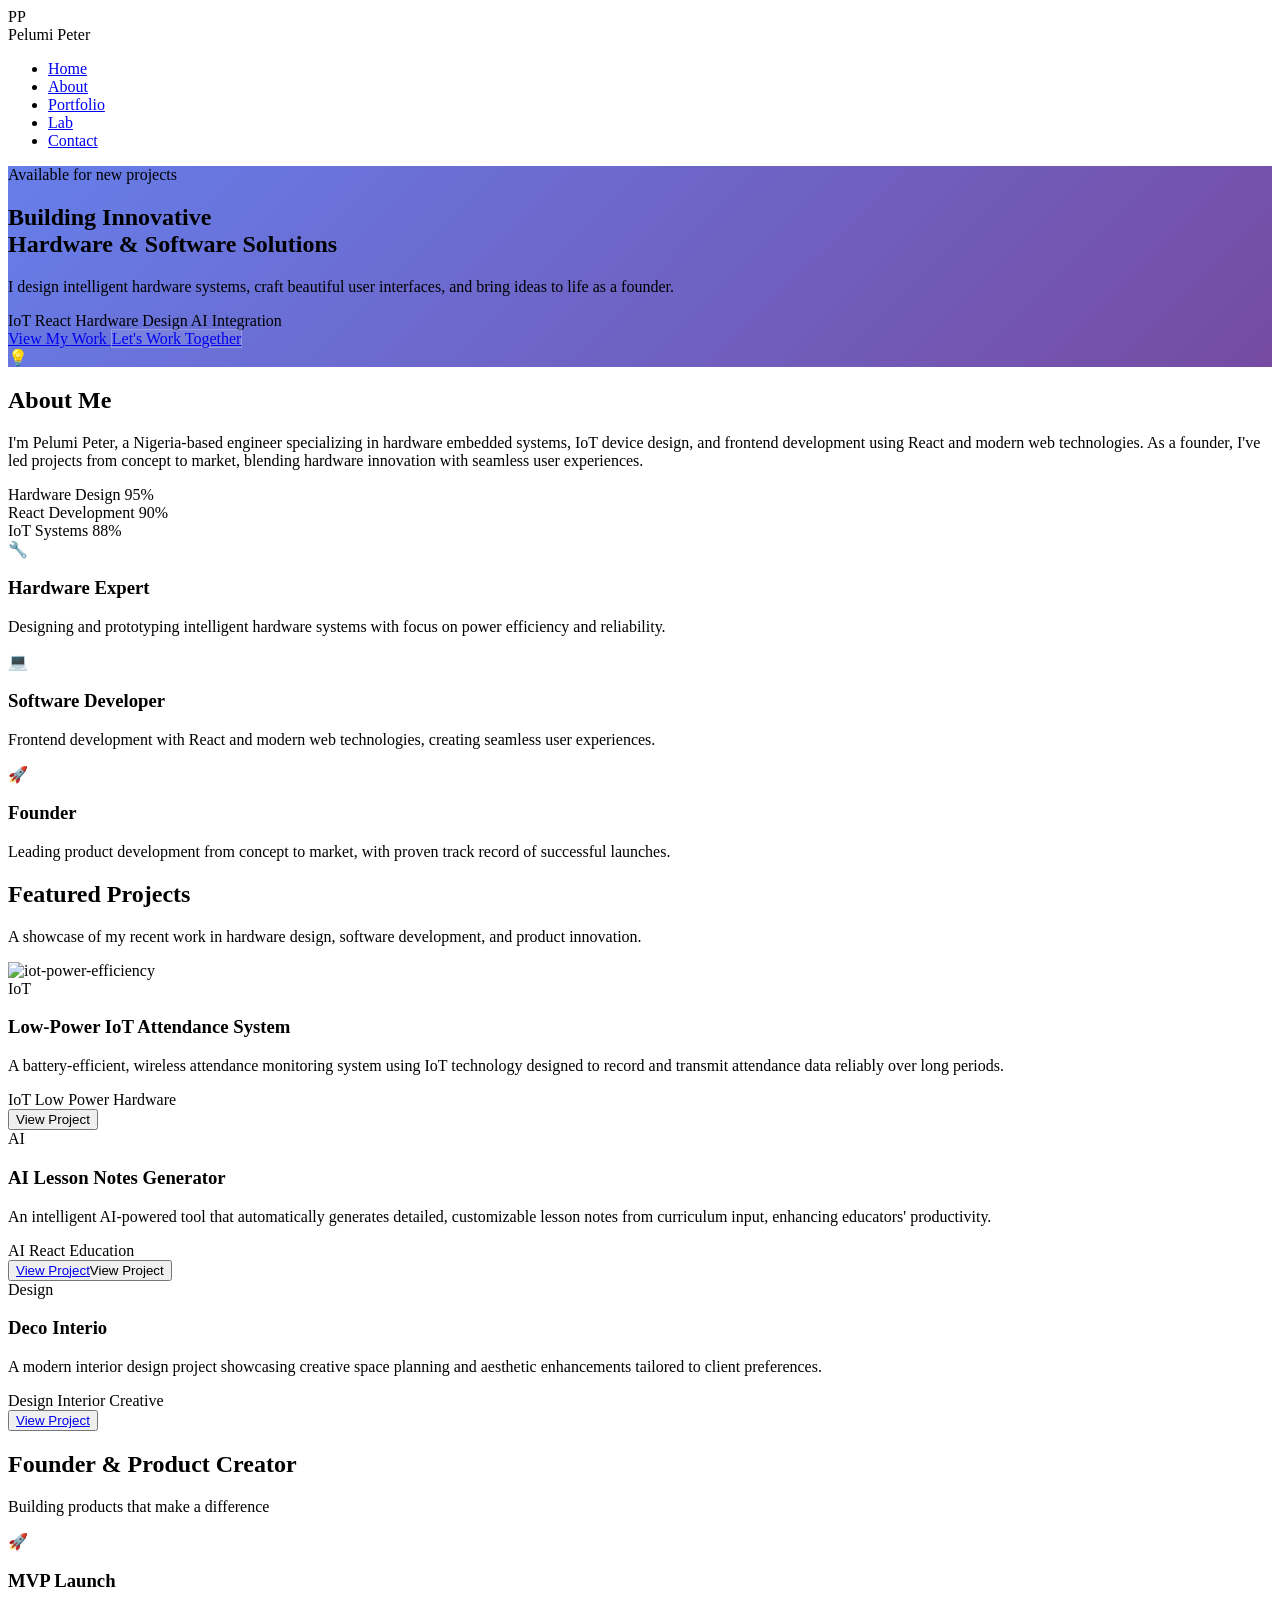
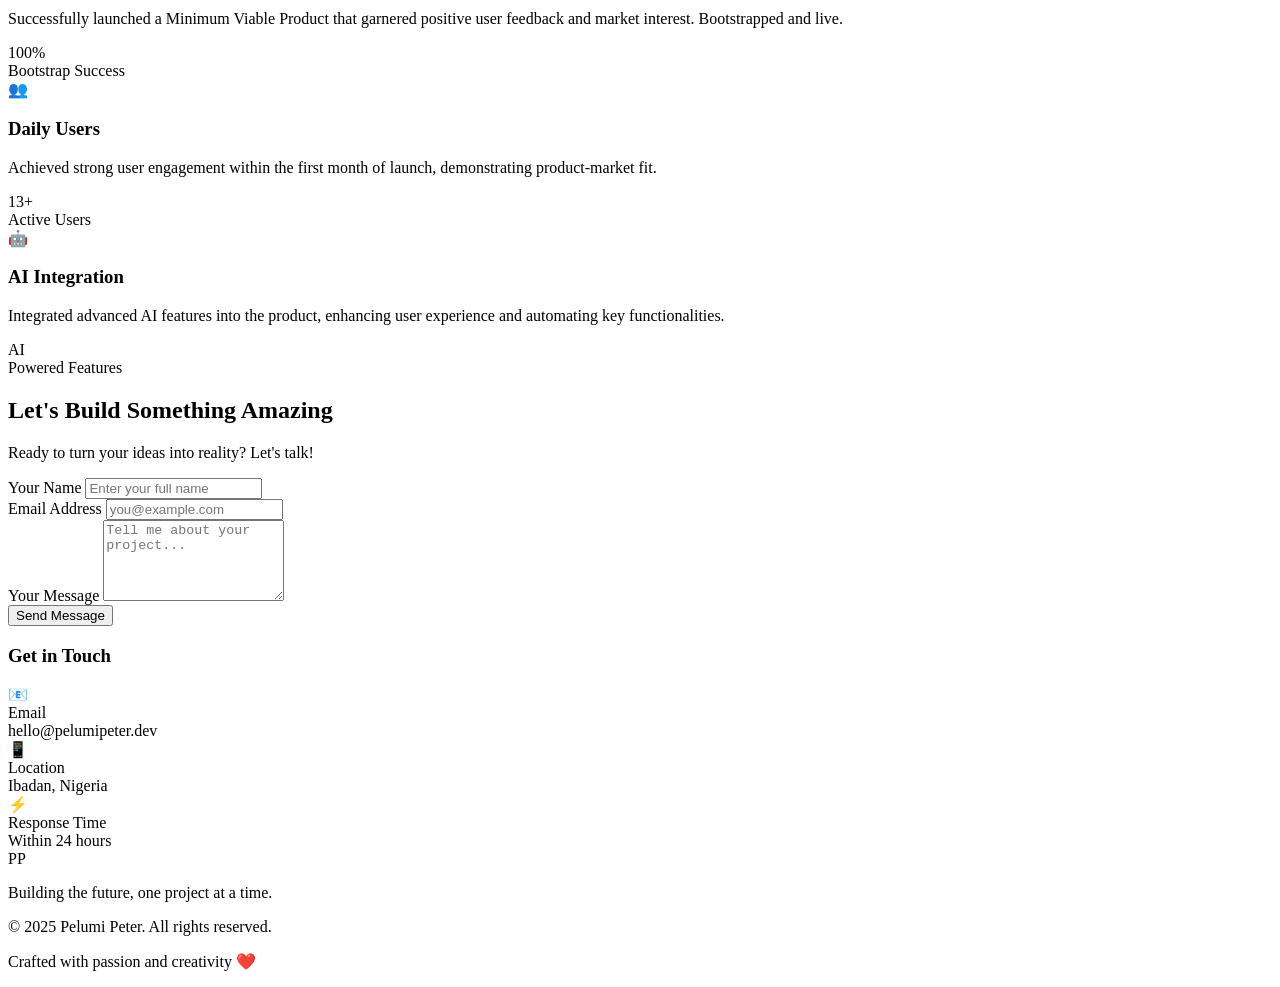
==== index.html @ e85cafdb "modified:   blog.html 	new file:   image/2151828185.jpg 	new file:   image/Gemini_Generated_Image_rr" ====
<!DOCTYPE html>
<html lang="en">
<head>
  <meta charset="UTF-8" />
  <meta name="viewport" content="width=device-width, initial-scale=1.0" />
  <title>Pelumi Peter - Hardware & Software Engineer</title>
  <script src="https://cdn.tailwindcss.com"></script>
  <script>
    tailwind.config = {
      theme: {
        extend: {
          fontFamily: {
            'inter': ['Inter', 'system-ui', 'sans-serif'],
          },
          animation: {
            'fade-in': 'fadeIn 0.6s ease-out',
            'slide-up': 'slideUp 0.8s ease-out',
            'bounce-gentle': 'bounceGentle 2s infinite',
            'glow': 'glow 2s ease-in-out infinite alternate',
            'float': 'float 6s ease-in-out infinite',
          },
        }
      }
    }
  </script>
  <style>
    @import url('https://fonts.googleapis.com/css2?family=Inter:wght@300;400;500;600;700&display=swap');
    
    @keyframes fadeIn {
      from { opacity: 0; }
      to { opacity: 1; }
    }
    
    @keyframes slideUp {
      from { 
        opacity: 0; 
        transform: translateY(30px); 
      }
      to { 
        opacity: 1; 
        transform: translateY(0); 
      }
    }
    
    @keyframes bounceGentle {
      0%, 20%, 50%, 80%, 100% { transform: translateY(0); }
      40% { transform: translateY(-10px); }
      60% { transform: translateY(-5px); }
    }
    
    @keyframes glow {
      from { box-shadow: 0 0 20px rgba(59, 130, 246, 0.5); }
      to { box-shadow: 0 0 30px rgba(59, 130, 246, 0.8), 0 0 40px rgba(59, 130, 246, 0.3); }
    }
    
    @keyframes float {
      0%, 100% { transform: translateY(0px); }
      50% { transform: translateY(-20px); }
    }
    
    .gradient-bg {
      background: linear-gradient(135deg, #667eea 0%, #764ba2 100%);
    }
    
    .glass-effect {
      background: rgba(255, 255, 255, 0.1);
      backdrop-filter: blur(10px);
      border: 1px solid rgba(255, 255, 255, 0.2);
    }
    
    .card-hover {
      transition: all 0.3s ease;
    }
    
    .card-hover:hover {
      transform: translateY(-8px);
      box-shadow: 0 20px 40px rgba(0, 0, 0, 0.1);
    }
    
    .typing-animation {
      border-right: 2px solid #3b82f6;
      white-space: nowrap;
      overflow: hidden;
      animation: typing 3s steps(40) infinite, blink 1s infinite;
    }
    
    @keyframes typing {
      0% { width: 0; }
      50% { width: 100%; }
      100% { width: 0; }
    }
    
    @keyframes blink {
      50% { border-color: transparent; }
    }
    
    .parallax {
      transform: translateZ(0);
      transition: transform 0.3s ease-out;
    }
    
    .tech-badge {
      transition: all 0.3s ease;
      cursor: pointer;
    }
    
    .tech-badge:hover {
      transform: scale(1.05);
      background: linear-gradient(45deg, #3b82f6, #8b5cf6);
      color: white;
    }
  </style>
</head>
<body class="bg-gray-50 text-gray-800 font-inter overflow-x-hidden">

  <!-- Header with smooth scroll -->
  <header class="bg-white/80 backdrop-blur-md shadow-sm fixed w-full top-0 z-50 transition-all duration-300">
    <nav class="max-w-6xl mx-auto flex justify-between items-center p-4" aria-label="Primary navigation">
      <div class="flex items-center space-x-3">
        <div class="w-12 h-12 bg-gradient-to-br from-blue-600 to-purple-600 rounded-xl flex items-center justify-center text-white font-bold text-xl animate-glow">
          PP
        </div>
        <span class="font-semibold text-lg">Pelumi Peter</span>
      </div>
      <ul class="flex space-x-6 text-sm font-medium">
        <li><a href="#home" class="nav-link hover:text-blue-600 focus:outline-none focus:ring-2 focus:ring-blue-600 px-3 py-2 rounded-lg transition-all duration-300">Home</a></li>
        <li><a href="#about" class="nav-link hover:text-blue-600 focus:outline-none focus:ring-2 focus:ring-blue-600 px-3 py-2 rounded-lg transition-all duration-300">About</a></li>
        <li><a href="#portfolio" class="nav-link hover:text-blue-600 focus:outline-none focus:ring-2 focus:ring-blue-600 px-3 py-2 rounded-lg transition-all duration-300">Portfolio</a></li>
        <li><a href="blog.html" class="nav-link hover:text-blue-600 focus:outline-none focus:ring-2 focus:ring-blue-600 px-3 py-2 rounded-lg transition-all duration-300">Lab</a></li>
        <li><a href="#contact" class="bg-blue-600 text-white px-4 py-2 rounded-lg hover:bg-blue-700 transition-all duration-300 transform hover:scale-105">Contact</a></li>
      </ul>
    </nav>
  </header>

  <!-- Hero Section with enhanced animations -->
  <section id="home" class="min-h-screen flex items-center gradient-bg relative overflow-hidden pt-20">
    <!-- Animated background elements -->
    <div class="absolute inset-0">
      <div class="absolute top-20 left-10 w-72 h-72 bg-white/10 rounded-full blur-3xl animate-float"></div>
      <div class="absolute bottom-20 right-10 w-96 h-96 bg-purple-300/20 rounded-full blur-3xl animate-float" style="animation-delay: -3s;"></div>
    </div>
    
    <div class="max-w-6xl mx-auto px-4 py-16 grid md:grid-cols-2 gap-12 items-center relative z-10">
      <div class="animate-slide-up">
        <div class="mb-6">
          <span class="inline-block bg-white/20 text-white px-4 py-2 rounded-full text-sm font-medium backdrop-blur-md">
            Available for new projects
          </span>
        </div>
        <h1 class="text-4xl md:text-6xl font-bold mb-6 text-white leading-tight">
          Building <span class="bg-gradient-to-r from-yellow-400 to-orange-500 bg-clip-text text-transparent">Innovative</span><br>
          Hardware & Software Solutions
        </h1>
        <p class="text-xl mb-8 text-white/90 leading-relaxed">I design intelligent hardware systems, craft beautiful user interfaces, and bring ideas to life as a founder.</p>
        
        <!-- Tech stack badges -->
        <div class="flex flex-wrap gap-3 mb-8">
          <span class="tech-badge bg-white/20 backdrop-blur-md text-white px-3 py-1 rounded-full text-sm">IoT</span>
          <span class="tech-badge bg-white/20 backdrop-blur-md text-white px-3 py-1 rounded-full text-sm">React</span>
          <span class="tech-badge bg-white/20 backdrop-blur-md text-white px-3 py-1 rounded-full text-sm">Hardware Design</span>
          <span class="tech-badge bg-white/20 backdrop-blur-md text-white px-3 py-1 rounded-full text-sm">AI Integration</span>
        </div>
        
        <div class="flex space-x-4">
          <a href="#portfolio" class="bg-white text-gray-800 px-6 py-3 rounded-xl shadow-lg hover:shadow-xl font-medium transition-all duration-300 transform hover:scale-105">
            View My Work
          </a>
          <a href="#contact" class="glass-effect text-white px-6 py-3 rounded-xl font-medium transition-all duration-300 transform hover:scale-105">
            Let's Work Together
          </a>
        </div>
      </div>
      
      <div class="flex justify-center animate-slide-up" style="animation-delay: 0.3s;">
        <div class="relative">
          <div class="w-80 h-80 bg-white/20 backdrop-blur-md rounded-3xl p-8 transform rotate-6 hover:rotate-0 transition-transform duration-500">
           <div class="absolute inset-0 flex items-center justify-center text-white text-6xl bg-center bg-cover"
                 style="background-image: url('image/IMG_9563.JPG');">
            </div>
          </div>
          <div class="absolute -bottom-4 -right-4 w-24 h-24 bg-yellow-400 rounded-full flex items-center justify-center text-2xl animate-bounce-gentle">
            💡
          </div>
        </div>
      </div>
    </div>
    
    <!-- Scroll indicator -->
    <div class="absolute bottom-8 left-1/2 transform -translate-x-1/2 animate-bounce-gentle">
      <div class="w-6 h-10 border-2 border-white/50 rounded-full flex justify-center">
        <div class="w-1 h-3 bg-white/50 rounded-full mt-2 animate-pulse"></div>
      </div>
    </div>
  </section>

  <!-- About Section -->
  <section id="about" class="py-20 bg-white">
    <div class="max-w-6xl mx-auto px-4">
      <div class="text-center mb-16 animate-slide-up">
        <h2 class="text-4xl font-bold mb-4 bg-gradient-to-r from-blue-600 to-purple-600 bg-clip-text text-transparent">About Me</h2>
        <div class="w-24 h-1 bg-gradient-to-r from-blue-600 to-purple-600 mx-auto rounded-full"></div>
      </div>
      
      <div class="grid md:grid-cols-2 gap-16 items-center">
        <div class="animate-slide-up">
          <p class="text-lg text-gray-700 mb-8 leading-relaxed">
            I'm Pelumi Peter, a Nigeria-based engineer specializing in hardware embedded systems, IoT device design, and frontend development using React and modern web technologies. As a founder, I've led projects from concept to market, blending hardware innovation with seamless user experiences.
          </p>
          
          <!-- Skills progress bars -->
          <div class="space-y-6">
            <div class="skill-item">
              <div class="flex justify-between mb-2">
                <span class="font-medium">Hardware Design</span>
                <span class="text-blue-600">95%</span>
              </div>
              <div class="w-full bg-gray-200 rounded-full h-3">
                <div class="bg-gradient-to-r from-blue-600 to-blue-400 h-3 rounded-full skill-bar" style="width: 0%" data-width="95%"></div>
              </div>
            </div>
            
            <div class="skill-item">
              <div class="flex justify-between mb-2">
                <span class="font-medium">React Development</span>
                <span class="text-purple-600">90%</span>
              </div>
              <div class="w-full bg-gray-200 rounded-full h-3">
                <div class="bg-gradient-to-r from-purple-600 to-purple-400 h-3 rounded-full skill-bar" style="width: 0%" data-width="90%"></div>
              </div>
            </div>
            
            <div class="skill-item">
              <div class="flex justify-between mb-2">
                <span class="font-medium">IoT Systems</span>
                <span class="text-green-600">88%</span>
              </div>
              <div class="w-full bg-gray-200 rounded-full h-3">
                <div class="bg-gradient-to-r from-green-600 to-green-400 h-3 rounded-full skill-bar" style="width: 0%" data-width="88%"></div>
              </div>
            </div>
          </div>
        </div>
        
        <div class="grid gap-6 animate-slide-up" style="animation-delay: 0.3s;">
          <div class="bg-gradient-to-br from-blue-50 to-blue-100 p-8 rounded-2xl card-hover">
            <div class="w-16 h-16 bg-blue-600 rounded-2xl flex items-center justify-center text-white text-2xl mb-4">🔧</div>
            <h3 class="font-semibold text-xl mb-3">Hardware Expert</h3>
            <p class="text-gray-600">Designing and prototyping intelligent hardware systems with focus on power efficiency and reliability.</p>
          </div>
          
          <div class="bg-gradient-to-br from-purple-50 to-purple-100 p-8 rounded-2xl card-hover">
            <div class="w-16 h-16 bg-purple-600 rounded-2xl flex items-center justify-center text-white text-2xl mb-4">💻</div>
            <h3 class="font-semibold text-xl mb-3">Software Developer</h3>
            <p class="text-gray-600">Frontend development with React and modern web technologies, creating seamless user experiences.</p>
          </div>
          
          <div class="bg-gradient-to-br from-green-50 to-green-100 p-8 rounded-2xl card-hover">
            <div class="w-16 h-16 bg-green-600 rounded-2xl flex items-center justify-center text-white text-2xl mb-4">🚀</div>
            <h3 class="font-semibold text-xl mb-3">Founder</h3>
            <p class="text-gray-600">Leading product development from concept to market, with proven track record of successful launches.</p>
          </div>
        </div>
      </div>
    </div>
  </section>

  <!-- Portfolio Section -->
  <section id="portfolio" class="py-20 bg-gray-50">
    <div class="max-w-6xl mx-auto px-4">
      <div class="text-center mb-16 animate-slide-up">
        <h2 class="text-4xl font-bold mb-4">Featured Projects</h2>
        <p class="text-xl text-gray-600 max-w-2xl mx-auto">A showcase of my recent work in hardware design, software development, and product innovation.</p>
      </div>
      
      <div class="grid md:grid-cols-3 gap-8">
        <div class="project-card bg-white rounded-3xl overflow-hidden shadow-lg card-hover animate-slide-up">
          <div class="h-48 bg-gradient-to-br from-blue-400 to-blue-600 relative overflow-hidden">
            <div class="absolute inset-0 flex items-center justify-center text-white text-6xl">
              <img src="image/esp.png" alt="iot-power-efficiency">

            </div>
            <div class="absolute top-4 right-4 bg-white/20 backdrop-blur-md px-3 py-1 rounded-full text-white text-sm">IoT</div>
          </div>
          <div class="p-6">
            <h3 class="font-bold text-xl mb-3">Low-Power IoT Attendance System</h3>
            <p class="text-gray-600 mb-4">A battery-efficient, wireless attendance monitoring system using IoT technology designed to record and transmit attendance data reliably over long periods.</p>
            <div class="flex flex-wrap gap-2 mb-4">
              <span class="bg-blue-100 text-blue-800 px-2 py-1 rounded-full text-xs">IoT</span>
              <span class="bg-green-100 text-green-800 px-2 py-1 rounded-full text-xs">Low Power</span>
              <span class="bg-purple-100 text-purple-800 px-2 py-1 rounded-full text-xs">Hardware</span>
            </div>
            <button class="w-full bg-blue-600 text-white py-3 rounded-xl hover:bg-blue-700 transition-all duration-300 transform hover:scale-105">
              View Project
            </button>
          </div>
        </div>
        
        <div class="project-card bg-white rounded-3xl overflow-hidden shadow-lg card-hover animate-slide-up" style="animation-delay: 0.2s;">
          <div class="h-48 bg-gradient-to-br from-purple-400 to-purple-600 relative overflow-hidden">
            <div class="absolute inset-0 flex items-center justify-center text-white text-6xl bg-center bg-cover"
                 style="background-image: url('image/Gemini_Generated_Image_rrez4orrez4orrez.png');">
              
            </div>
            <div class="absolute top-4 right-4 bg-white/20 backdrop-blur-md px-3 py-1 rounded-full text-white text-sm">AI</div>
          </div>
          <div class="p-6">
            <h3 class="font-bold text-xl mb-3">AI Lesson Notes Generator</h3>
            <p class="text-gray-600 mb-4">An intelligent AI-powered tool that automatically generates detailed, customizable lesson notes from curriculum input, enhancing educators' productivity.</p>
            <div class="flex flex-wrap gap-2 mb-4">
              <span class="bg-purple-100 text-purple-800 px-2 py-1 rounded-full text-xs">AI</span>
              <span class="bg-blue-100 text-blue-800 px-2 py-1 rounded-full text-xs">React</span>
              <span class="bg-green-100 text-green-800 px-2 py-1 rounded-full text-xs">Education</span>
            </div>
            <button class="w-full bg-purple-600 text-white py-3 rounded-xl hover:bg-purple-700 transition-all duration-300 transform hover:scale-105">
              <a href="https://lessonsquill.com/">View Project</a>View Project
            </button>
          </div>
        </div>
        
        <div class="project-card bg-white rounded-3xl overflow-hidden shadow-lg card-hover animate-slide-up" style="animation-delay: 0.4s;">
          <div class="h-48 bg-gradient-to-br from-green-400 to-green-600 relative overflow-hidden">
             <div class="absolute inset-0 flex items-center justify-center text-white text-6xl bg-center bg-cover"
                 style="background-image: url('image/Screenshot_12-8-2025_10540_127.0.0.1.jpeg');">
            </div>
            <div class="absolute top-4 right-4 bg-white/20 backdrop-blur-md px-3 py-1 rounded-full text-white text-sm">Design</div>
          </div>
          <div class="p-6">
            <h3 class="font-bold text-xl mb-3">Deco Interio</h3>
            <p class="text-gray-600 mb-4">A modern interior design project showcasing creative space planning and aesthetic enhancements tailored to client preferences.</p>
            <div class="flex flex-wrap gap-2 mb-4">
              <span class="bg-green-100 text-green-800 px-2 py-1 rounded-full text-xs">Design</span>
              <span class="bg-orange-100 text-orange-800 px-2 py-1 rounded-full text-xs">Interior</span>
              <span class="bg-pink-100 text-pink-800 px-2 py-1 rounded-full text-xs">Creative</span>
            </div>
            <button class="w-full bg-green-600 text-white py-3 rounded-xl hover:bg-green-700 transition-all duration-300 transform hover:scale-105">
             <a href="https://github.com/ppeterz/deco.git">View Project</a> 
            </button>
          </div>
        </div>
      </div>
    </div>
  </section>

  <!-- Founder Achievement Section -->
  <section class="py-20 bg-white">
    <div class="max-w-6xl mx-auto px-4">
      <div class="text-center mb-16 animate-slide-up">
        <h2 class="text-4xl font-bold mb-4">Founder & Product Creator</h2>
        <p class="text-xl text-gray-600">Building products that make a difference</p>
      </div>
      
      <div class="grid md:grid-cols-3 gap-8">
        <div class="text-center bg-gradient-to-br from-blue-50 to-blue-100 p-8 rounded-3xl card-hover animate-slide-up">
          <div class="w-20 h-20 bg-blue-600 rounded-full flex items-center justify-center text-white text-3xl mx-auto mb-6">🚀</div>
          <h3 class="font-bold text-2xl mb-3">MVP Launch</h3>
          <p class="text-gray-600 mb-4">Successfully launched a Minimum Viable Product that garnered positive user feedback and market interest. Bootstrapped and live.</p>
          <div class="text-3xl font-bold text-blue-600">100%</div>
          <div class="text-sm text-gray-500">Bootstrap Success</div>
        </div>
        
        <div class="text-center bg-gradient-to-br from-green-50 to-green-100 p-8 rounded-3xl card-hover animate-slide-up" style="animation-delay: 0.2s;">
          <div class="w-20 h-20 bg-green-600 rounded-full flex items-center justify-center text-white text-3xl mx-auto mb-6">👥</div>
          <h3 class="font-bold text-2xl mb-3">Daily Users</h3>
          <p class="text-gray-600 mb-4">Achieved strong user engagement within the first month of launch, demonstrating product-market fit.</p>
          <div class="text-3xl font-bold text-green-600" data-count="100">0</div>
          <div class="text-sm text-gray-500">Active Users</div>
        </div>
        
        <div class="text-center bg-gradient-to-br from-purple-50 to-purple-100 p-8 rounded-3xl card-hover animate-slide-up" style="animation-delay: 0.4s;">
          <div class="w-20 h-20 bg-purple-600 rounded-full flex items-center justify-center text-white text-3xl mx-auto mb-6">🤖</div>
          <h3 class="font-bold text-2xl mb-3">AI Integration</h3>
          <p class="text-gray-600 mb-4">Integrated advanced AI features into the product, enhancing user experience and automating key functionalities.</p>
          <div class="text-3xl font-bold text-purple-600">AI</div>
          <div class="text-sm text-gray-500">Powered Features</div>
        </div>
      </div>
    </div>
  </section>

  <!-- Contact Section -->
  <section id="contact" class="py-20 bg-gray-900 text-white">
    <div class="max-w-4xl mx-auto px-4">
      <div class="text-center mb-16 animate-slide-up">
        <h2 class="text-4xl font-bold mb-4">Let's Build Something Amazing</h2>
        <p class="text-xl text-gray-300">Ready to turn your ideas into reality? Let's talk!</p>
      </div>

      <div class="grid md:grid-cols-2 gap-16">
        <div class="animate-slide-up">
          <form class="space-y-6" onsubmit="handleSubmit(event)">
            <div class="space-y-4">
              <div>
                <label for="name" class="block mb-2 font-medium">Your Name</label>
                <input
                  type="text"
                  id="name"
                  name="name"
                  required
                  placeholder="Enter your full name"
                  class="w-full bg-gray-800 border border-gray-700 rounded-xl px-4 py-3 focus:outline-none focus:ring-2 focus:ring-blue-600 focus:border-transparent transition-all duration-300"
                />
              </div>

              <div>
                <label for="email" class="block mb-2 font-medium">Email Address</label>
                <input
                  type="email"
                  id="email"
                  name="email"
                  required
                  placeholder="you@example.com"
                  class="w-full bg-gray-800 border border-gray-700 rounded-xl px-4 py-3 focus:outline-none focus:ring-2 focus:ring-blue-600 focus:border-transparent transition-all duration-300"
                />
              </div>

              <div>
                <label for="message" class="block mb-2 font-medium">Your Message</label>
                <textarea
                  id="message"
                  name="message"
                  rows="5"
                  required
                  placeholder="Tell me about your project..."
                  class="w-full bg-gray-800 border border-gray-700 rounded-xl px-4 py-3 resize-none focus:outline-none focus:ring-2 focus:ring-blue-600 focus:border-transparent transition-all duration-300"
                ></textarea>
              </div>
            </div>

            <button
              type="submit"
              class="w-full bg-gradient-to-r from-blue-600 to-purple-600 text-white font-semibold py-4 rounded-xl hover:from-blue-700 hover:to-purple-700 transition-all duration-300 transform hover:scale-105 focus:outline-none focus:ring-4 focus:ring-blue-500/50"
            >
              Send Message 
            </button>
          </form>
        </div>

        <div class="animate-slide-up" style="animation-delay: 0.3s;">
          <div class="space-y-8">
            <div>
              <h3 class="text-2xl font-bold mb-6">Get in Touch</h3>
              <div class="space-y-4">
                <div class="flex items-center space-x-4">
                  <div class="w-12 h-12 bg-blue-600 rounded-full flex items-center justify-center">📧</div>
                  <div>
                    <div class="font-medium">Email</div>
                    <div class="text-gray-400">hello@pelumipeter.dev</div>
                  </div>
                </div>
                
                <div class="flex items-center space-x-4">
                  <div class="w-12 h-12 bg-green-600 rounded-full flex items-center justify-center">📱</div>
                  <div>
                    <div class="font-medium">Location</div>
                    <div class="text-gray-400">Ibadan, Nigeria</div>
                  </div>
                </div>
                
                <div class="flex items-center space-x-4">
                  <div class="w-12 h-12 bg-purple-600 rounded-full flex items-center justify-center">⚡</div>
                  <div>
                    <div class="font-medium">Response Time</div>
                    <div class="text-gray-400">Within 24 hours</div>
                  </div>
                </div>
              </div>
            </div>

            <div class="flex space-x-6">
              <a href="https://www.linkedin.com/in/pelumi-peter" class="w-12 h-12 bg-white-600 rounded-full flex items-center justify-center hover:bg-white-500 transition-all duration-300 transform hover:scale-110">
                <div class="absolute inset-0 flex items-center justify-center text-white text-6xl bg-center bg-cover"
                 style="background-image: url('image/linkedin-logo-thin-svgrepo-com.svg');">
              
            </div>
              </a>
              <a href="https://github.com/ppeterz/" class="w-12 h-12 bg-white rounded-full flex items-center justify-center hover:bg-white transition-all duration-300 transform hover:scale-110">
                 <div class="absolute inset-0 flex items-center justify-center text-white text-6xl bg-center bg-cover"
                 style="background-image: url('image/github-142-svgrepo-com.svg');">
              
            </div>
              </a>
              <a href="#" class="w-12 h-12 bg-white rounded-full flex items-center justify-center hover:bg-blue-600 transition-all duration-300 transform hover:scale-110">
                 <div class="absolute inset-0 flex items-center justify-center text-white text-6xl bg-center bg-cover"
                 style="background-image: url('image/twitter-logo-thin-svgrepo-com.svg');">
              
            </div>
              </a>
            </div>
          </div>
        </div>
      </div>
    </div>
  </section>

  <!-- Footer -->
  <footer class="bg-black py-12">
    <div class="max-w-6xl mx-auto px-4 text-center">
      <div class="mb-8">
        <div class="w-16 h-16 bg-gradient-to-br from-blue-600 to-purple-600 rounded-2xl flex items-center justify-center text-white font-bold text-2xl mx-auto mb-4">
          PP
        </div>
        <p class="text-gray-400 mb-4">Building the future, one project at a time.</p>
      </div>
      
      <div class="border-t border-gray-800 pt-8">
        <p class="text-gray-400 text-sm">© 2025 Pelumi Peter. All rights reserved.</p>
        <p class="text-gray-500 text-xs mt-2">Crafted with passion and creativity ❤️</p>
      </div>
    </div>
  </footer>

  <script>
    // Smooth scrolling
    document.querySelectorAll('a[href^="#"]').forEach(anchor => {
      anchor.addEventListener('click', function (e) {
        e.preventDefault();
        const target = document.querySelector(this.getAttribute('href'));
        if (target) {
          target.scrollIntoView({
            behavior: 'smooth',
            block: 'start'
          });
        }
      });
    });

    // Navbar scroll effect
    window.addEventListener('scroll', () => {
      const header = document.querySelector('header');
      if (window.scrollY > 100) {
        header.classList.add('bg-white/90');
        header.classList.remove('bg-white/80');
      } else {
        header.classList.add('bg-white/80');
        header.classList.remove('bg-white/90');
      }
    });

    // Intersection Observer for animations
    const observerOptions = {
      threshold: 0.1,
      rootMargin: '0px 0px -50px 0px'
    };

    const observer = new IntersectionObserver((entries) => {
      entries.forEach(entry => {
        if (entry.isIntersecting) {
          entry.target.classList.add('animate-slide-up');
        }
      });
    }, observerOptions);

    // Observe all elements with animation classes
    document.querySelectorAll('.animate-slide-up').forEach(el => {
      observer.observe(el);
    });

    // Skill bars animation
    const skillBars = document.querySelectorAll('.skill-bar');
    const skillObserver = new IntersectionObserver((entries) => {
      entries.forEach(entry => {
        if (entry.isIntersecting) {
          const bar = entry.target;
          const width = bar.getAttribute('data-width');
          setTimeout(() => {
            bar.style.width = width;
          }, 200);
        }
      });
    }, observerOptions);

    skillBars.forEach(bar => {
      bar.style.transition = 'width 2s ease-in-out';
      skillObserver.observe(bar);
    });

    // Counter animation
    const counterElement = document.querySelector('[data-count]');
    const countObserver = new IntersectionObserver((entries) => {
      entries.forEach(entry => {
        if (entry.isIntersecting) {
          const target = parseInt(entry.target.getAttribute('data-count'));
          let count = 0;
          const increment = target / 100;
          
          const timer = setInterval(() => {
            count += increment;
            if (count >= target) {
              count = target;
              clearInterval(timer);
            }
            entry.target.textContent = Math.floor(count) + '+';
          }, 30);
        }
      });
    }, observerOptions);

    if (counterElement) {
      countObserver.observe(counterElement);
    }

    // Form submission
    function handleSubmit(event) {
      event.preventDefault();
      const button = event.target.querySelector('button[type="submit"]');
      const originalText = button.innerHTML;
      
      button.innerHTML = 'Sending... ⏳';
      button.disabled = true;
      
      // Simulate form submission
      setTimeout(() => {
        button.innerHTML = 'Message Sent! ✅';
        setTimeout(() => {
          button.innerHTML = originalText;
          button.disabled = false;
          event.target.reset();
        }, 2000);
      }, 1500);
    }

    // Parallax effect for hero section
    window.addEventListener('scroll', () => {
      const scrolled = window.pageYOffset;
      const parallaxElements = document.querySelectorAll('.parallax');
      
      parallaxElements.forEach(element => {
        const speed = element.dataset.speed || 0.5;
        element.style.transform = `translateY(${scrolled * speed}px)`;
      });
    });

    // Typing animation for hero text
    const typingElement = document.querySelector('.typing-animation');
    if (typingElement) {
      const text = typingElement.textContent;
      typingElement.textContent = '';
      typingElement.classList.add('typing-animation');
      
      let i = 0;
      const typeWriter = () => {
        if (i < text.length) {
          typingElement.textContent += text.charAt(i);
          i++;
          setTimeout(typeWriter, 100);
        }
      };
      
      setTimeout(typeWriter, 1000);
    }

    // Project cards hover effect
    document.querySelectorAll('.project-card').forEach(card => {
      card.addEventListener('mouseenter', function() {
        this.style.transform = 'translateY(-12px) scale(1.02)';
      });
      
      card.addEventListener('mouseleave', function() {
        this.style.transform = 'translateY(0) scale(1)';
      });
    });

    // Add loading animation
    window.addEventListener('load', () => {
      document.body.classList.add('loaded');
      
      // Stagger animations for better UX
      const elements = document.querySelectorAll('.animate-slide-up');
      elements.forEach((el, index) => {
        el.style.animationDelay = `${index * 0.1}s`;
      });
    });

    // Mobile menu toggle (if needed)
    const mobileMenuButton = document.querySelector('[data-mobile-menu]');
    const mobileMenu = document.querySelector('[data-mobile-menu-content]');
    
    if (mobileMenuButton && mobileMenu) {
      mobileMenuButton.addEventListener('click', () => {
        mobileMenu.classList.toggle('hidden');
      });
    }

    // Add scroll progress indicator
    const scrollProgress = document.createElement('div');
    scrollProgress.className = 'fixed top-0 left-0 h-1 bg-gradient-to-r from-blue-600 to-purple-600 z-50 transition-all duration-300';
    document.body.appendChild(scrollProgress);

    window.addEventListener('scroll', () => {
      const scrollPercent = (window.scrollY / (document.documentElement.scrollHeight - window.innerHeight)) * 100;
      scrollProgress.style.width = scrollPercent + '%';
    });
  </script>
</body>
</html>
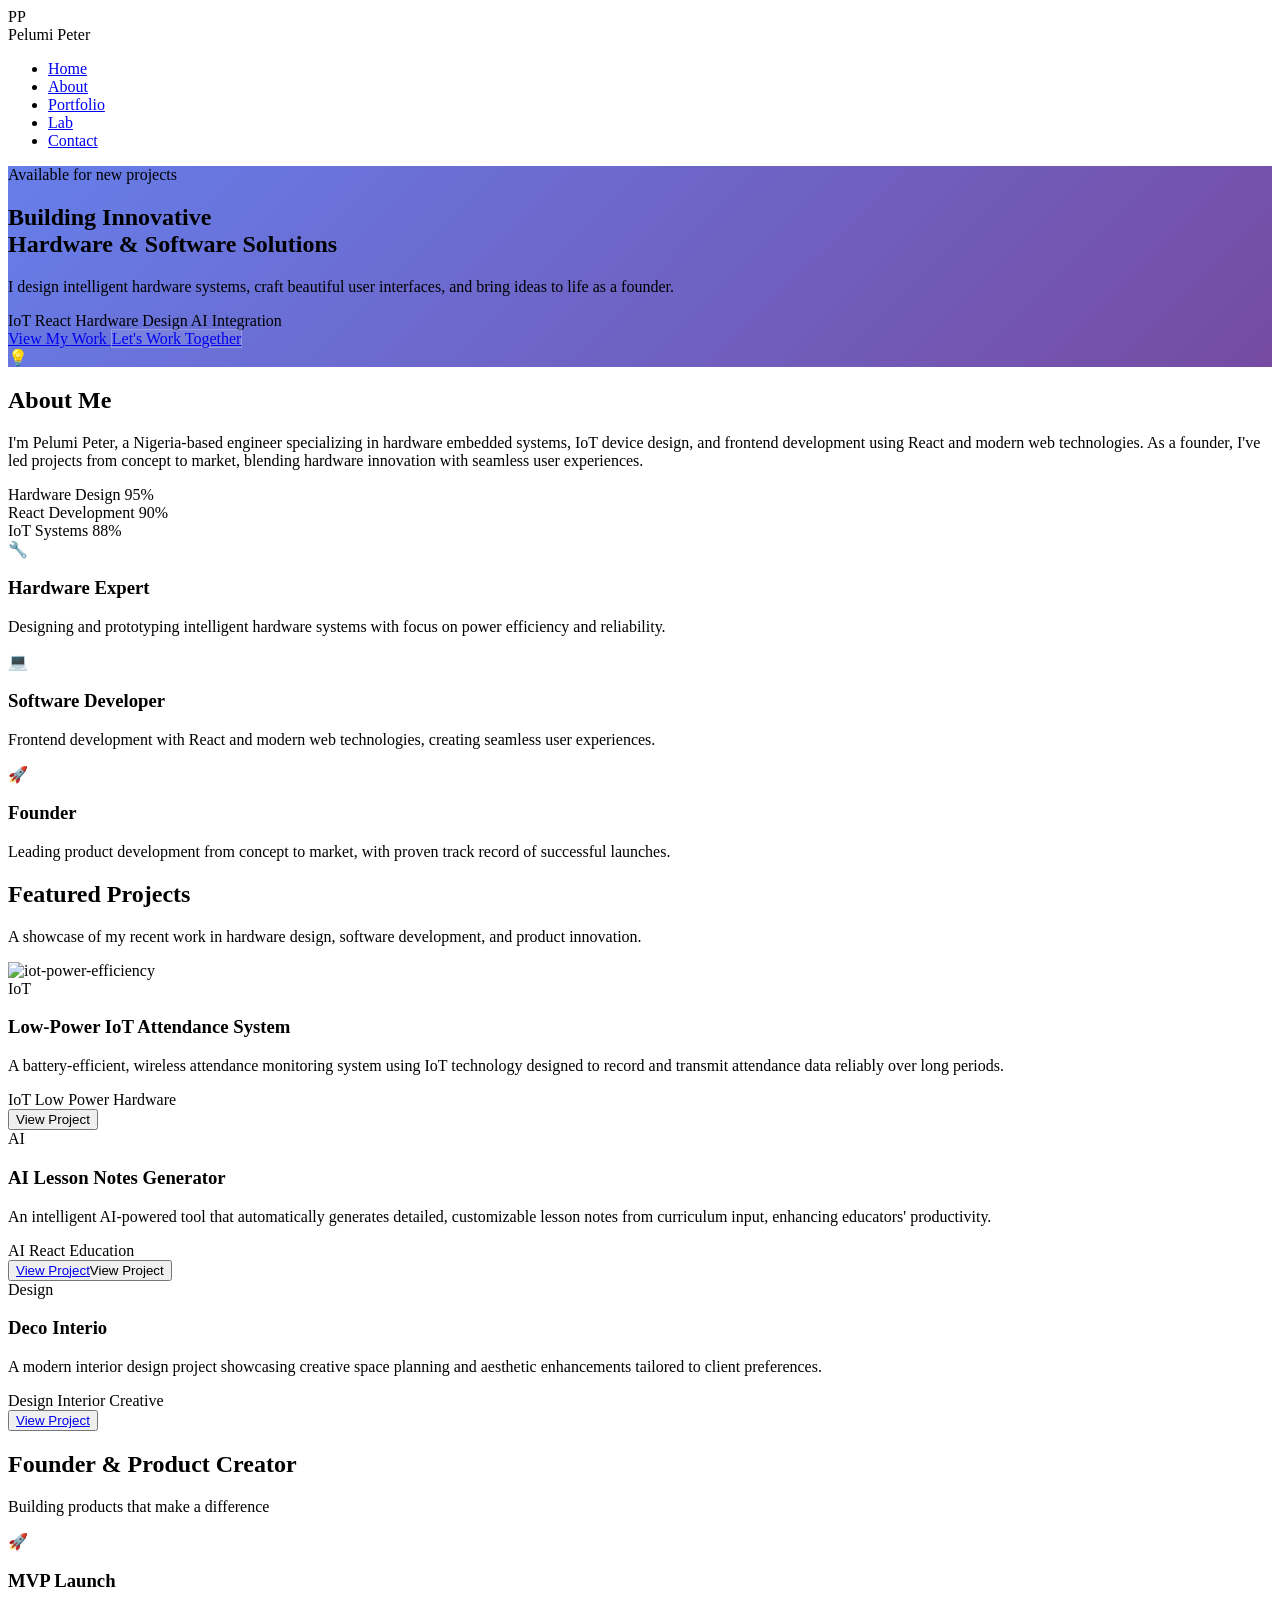
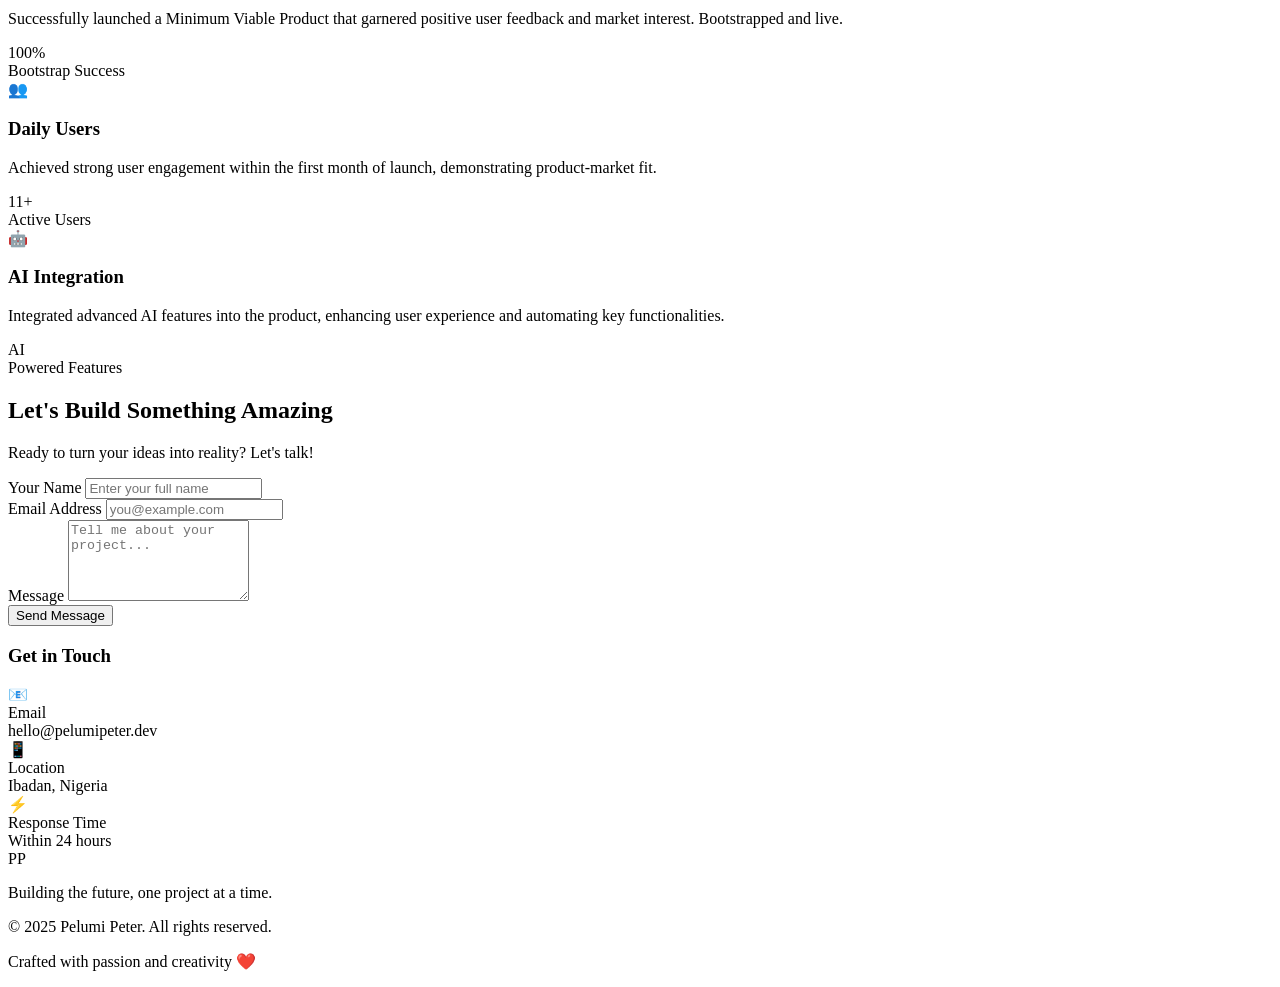
==== commit 91eaae9c: "Fix label text for message input in contact section" ====
--- a/index.html
+++ b/index.html
@@ -387,7 +387,7 @@
 
       <div class="grid md:grid-cols-2 gap-16">
         <div class="animate-slide-up">
-          <form class="space-y-6" onsubmit="handleSubmit(event)">
+          <form action="https://formspree.io/f/mdkdbzyk" method="POST" class="space-y-6">
             <div class="space-y-4">
               <div>
                 <label for="name" class="block mb-2 font-medium">Your Name</label>
@@ -414,7 +414,7 @@
               </div>
 
               <div>
-                <label for="message" class="block mb-2 font-medium">Your Message</label>
+                <label for="message" class="block mb-2 font-medium"> Message</label>
                 <textarea
                   id="message"
                   name="message"
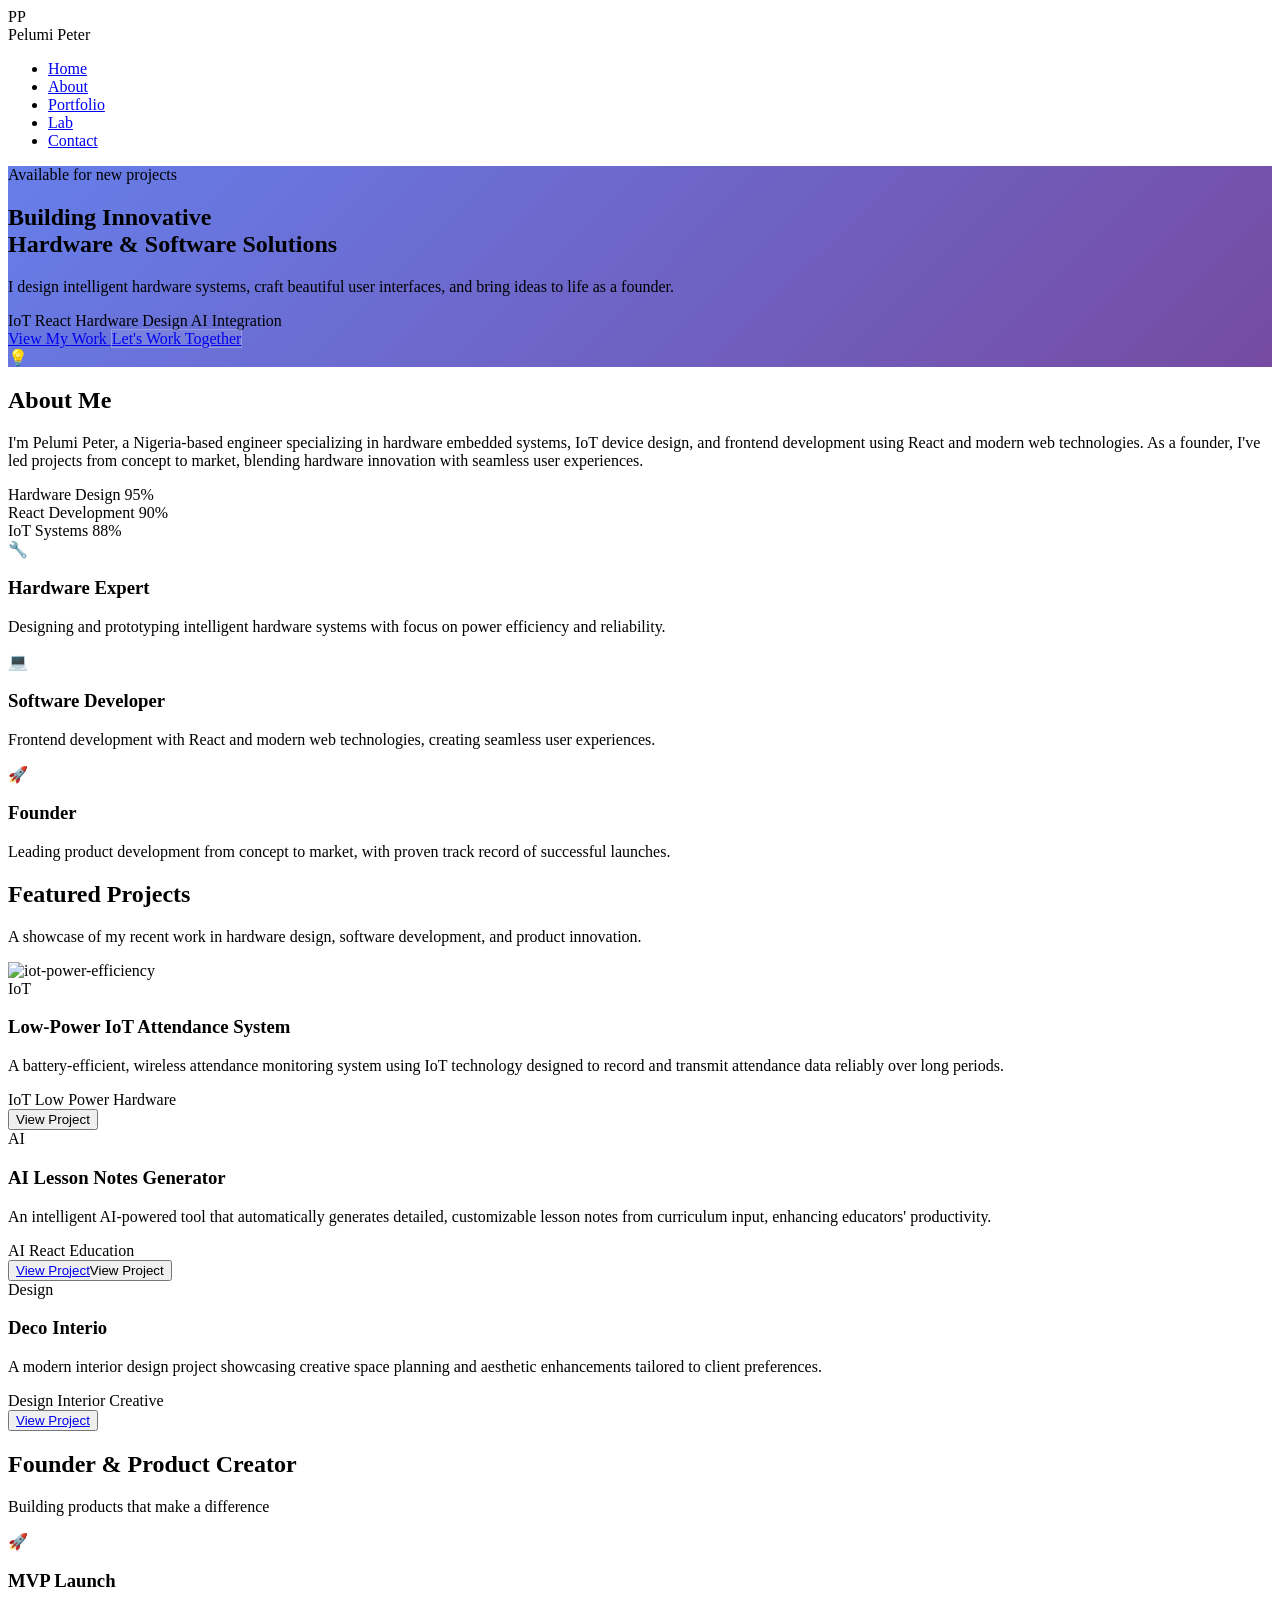
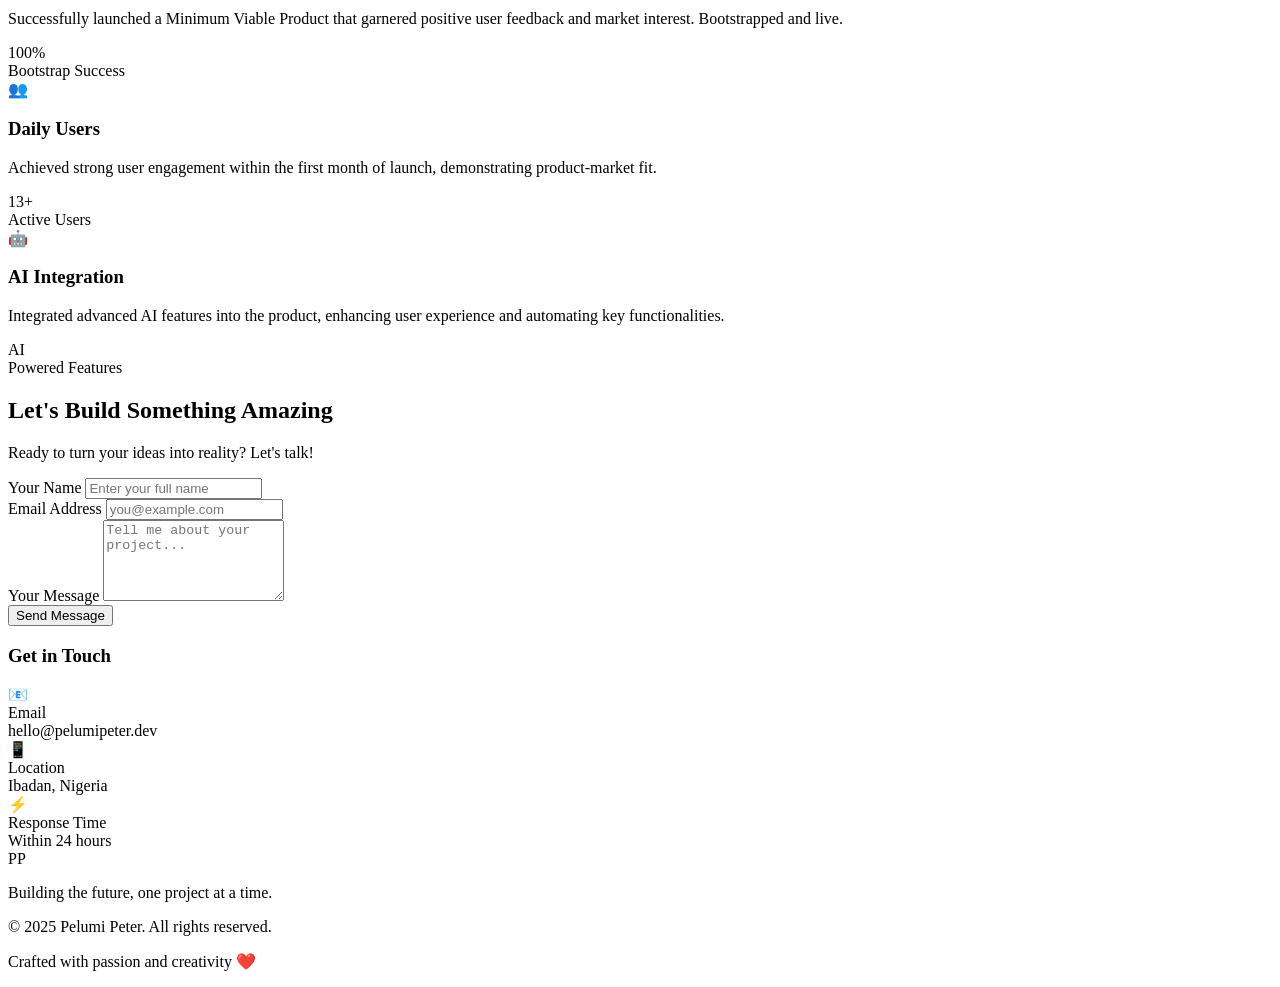
==== commit da0d9224: "Update project link in portfolio section to point to the live site" ====
--- a/index.html
+++ b/index.html
@@ -333,7 +333,7 @@
               <span class="bg-pink-100 text-pink-800 px-2 py-1 rounded-full text-xs">Creative</span>
             </div>
             <button class="w-full bg-green-600 text-white py-3 rounded-xl hover:bg-green-700 transition-all duration-300 transform hover:scale-105">
-             <a href="https://github.com/ppeterz/deco.git">View Project</a> 
+             <a href="https://decod.netlify.app/">View Project</a> 
             </button>
           </div>
         </div>
@@ -414,7 +414,7 @@
               </div>
 
               <div>
-                <label for="message" class="block mb-2 font-medium"> Message</label>
+                <label for="message" class="block mb-2 font-medium">Your Message</label>
                 <textarea
                   id="message"
                   name="message"
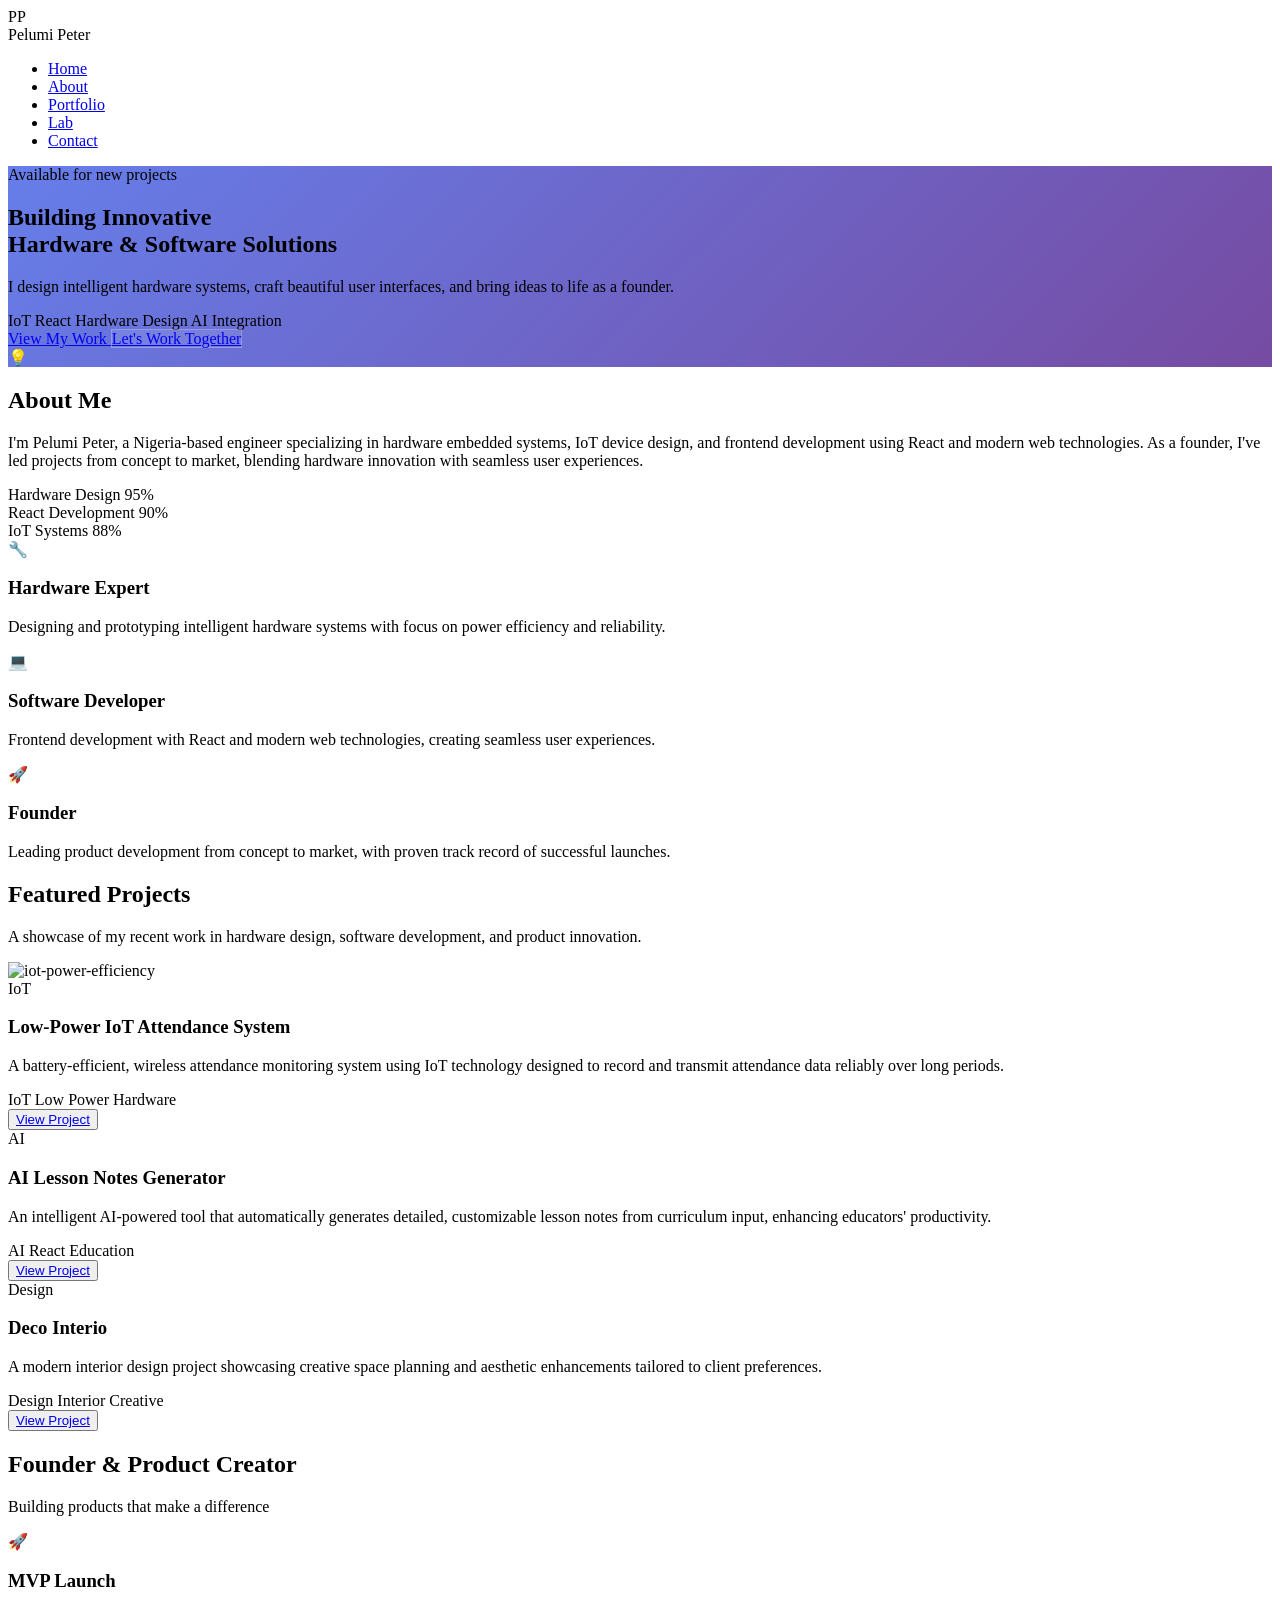
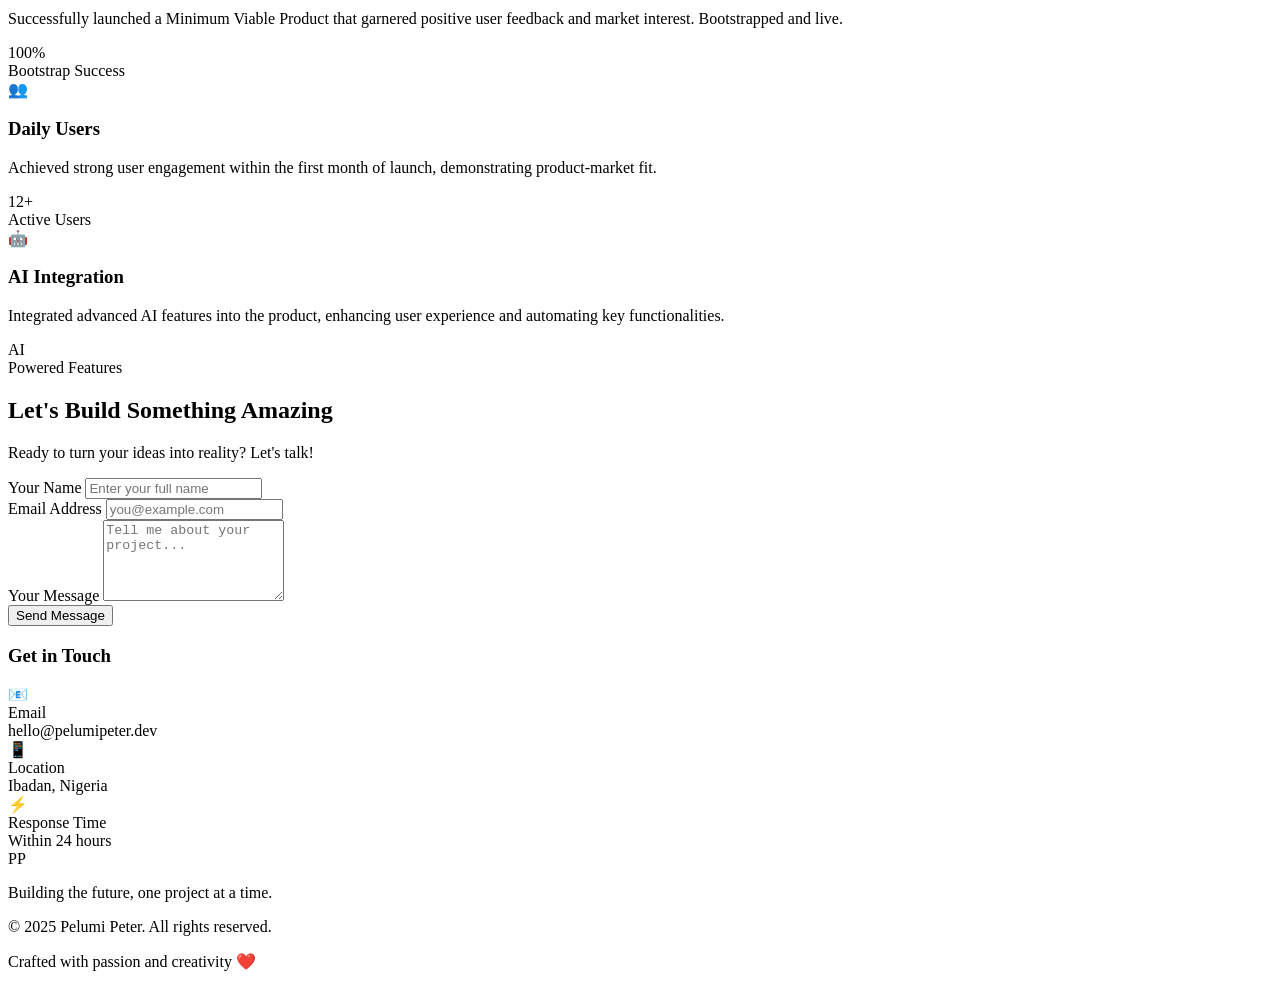
==== commit ae8e41a1: "Update project links in portfolio section for improved navigation" ====
--- a/index.html
+++ b/index.html
@@ -290,7 +290,7 @@
               <span class="bg-purple-100 text-purple-800 px-2 py-1 rounded-full text-xs">Hardware</span>
             </div>
             <button class="w-full bg-blue-600 text-white py-3 rounded-xl hover:bg-blue-700 transition-all duration-300 transform hover:scale-105">
-              View Project
+              <a href="https://github.com/ppeterz/Automatic-attendance-system.git">View Project</a>
             </button>
           </div>
         </div>
@@ -312,7 +312,7 @@
               <span class="bg-green-100 text-green-800 px-2 py-1 rounded-full text-xs">Education</span>
             </div>
             <button class="w-full bg-purple-600 text-white py-3 rounded-xl hover:bg-purple-700 transition-all duration-300 transform hover:scale-105">
-              <a href="https://lessonsquill.com/">View Project</a>View Project
+              <a href="https://lessonsquill.com/">View Project</a>
             </button>
           </div>
         </div>
@@ -333,7 +333,7 @@
               <span class="bg-pink-100 text-pink-800 px-2 py-1 rounded-full text-xs">Creative</span>
             </div>
             <button class="w-full bg-green-600 text-white py-3 rounded-xl hover:bg-green-700 transition-all duration-300 transform hover:scale-105">
-             <a href="https://decod.netlify.app/">View Project</a> 
+             <a href="https://decod.netlify.app">View Project</a> 
             </button>
           </div>
         </div>
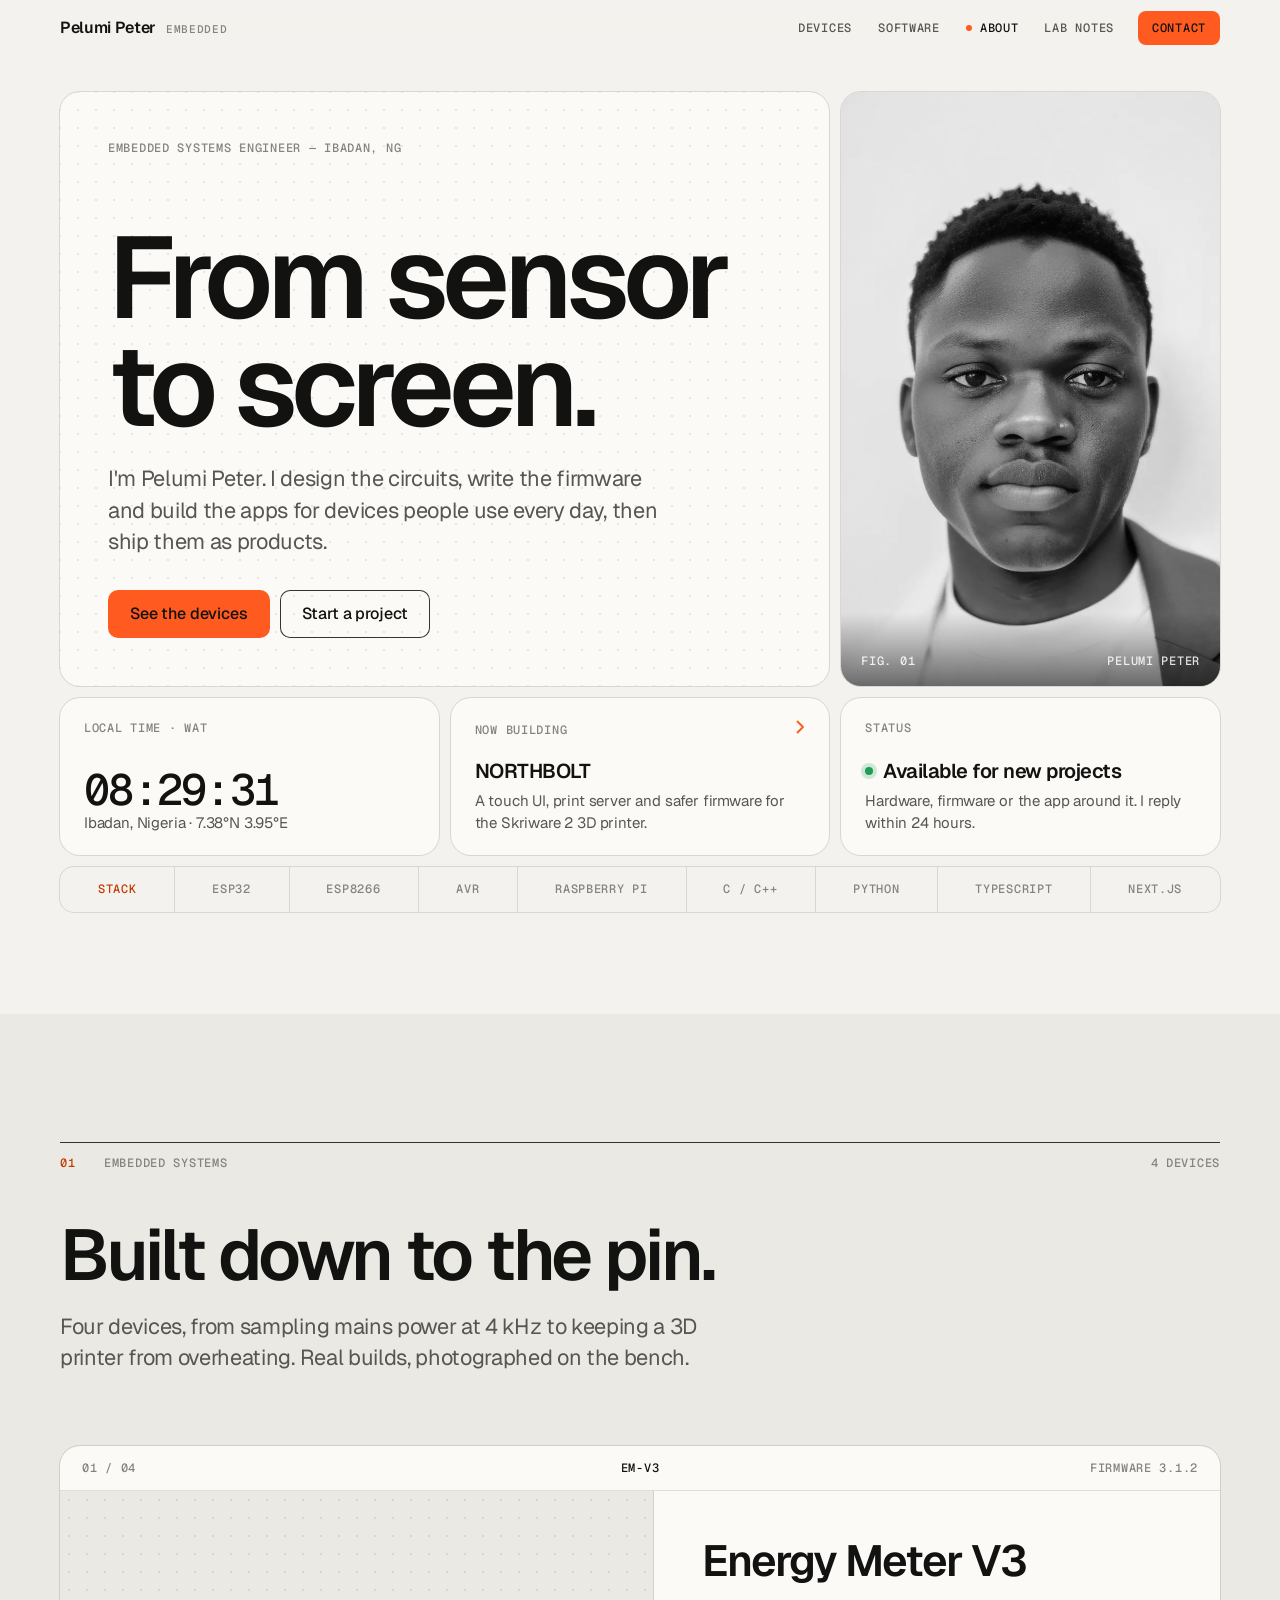
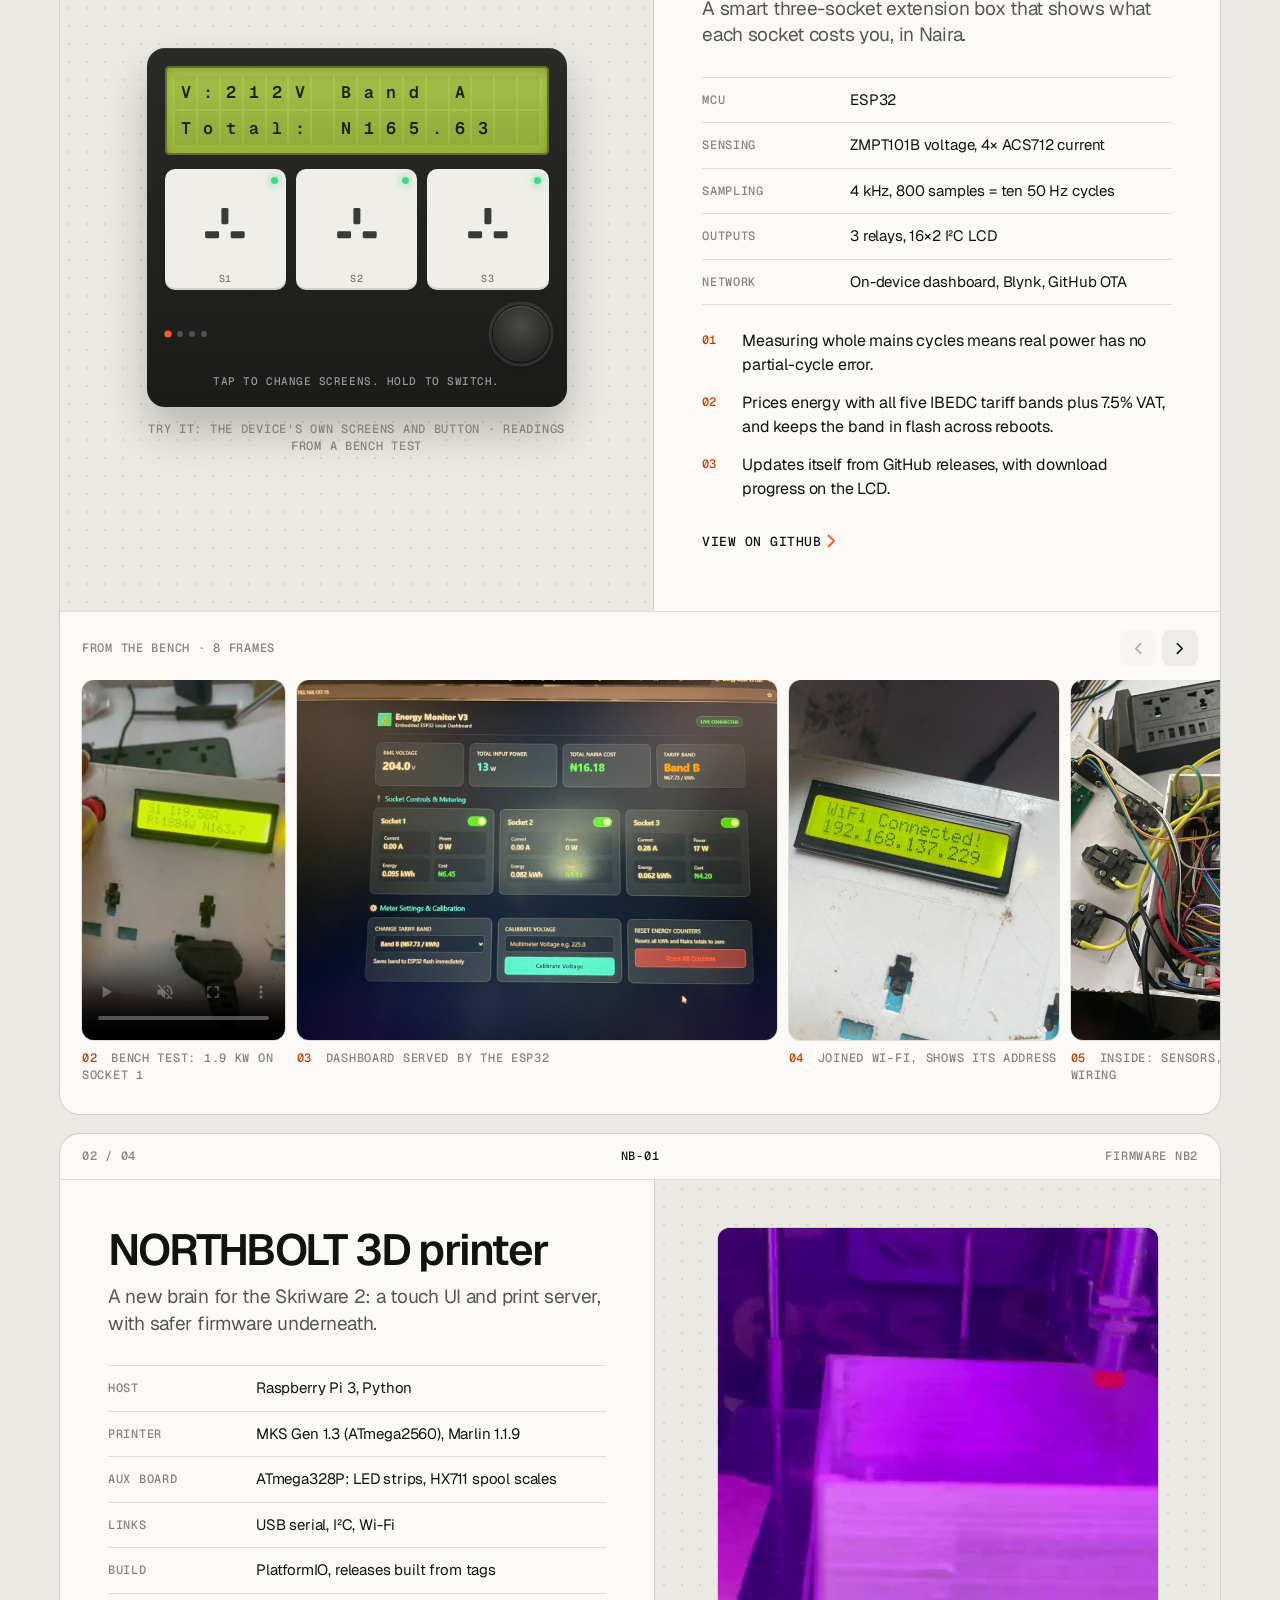
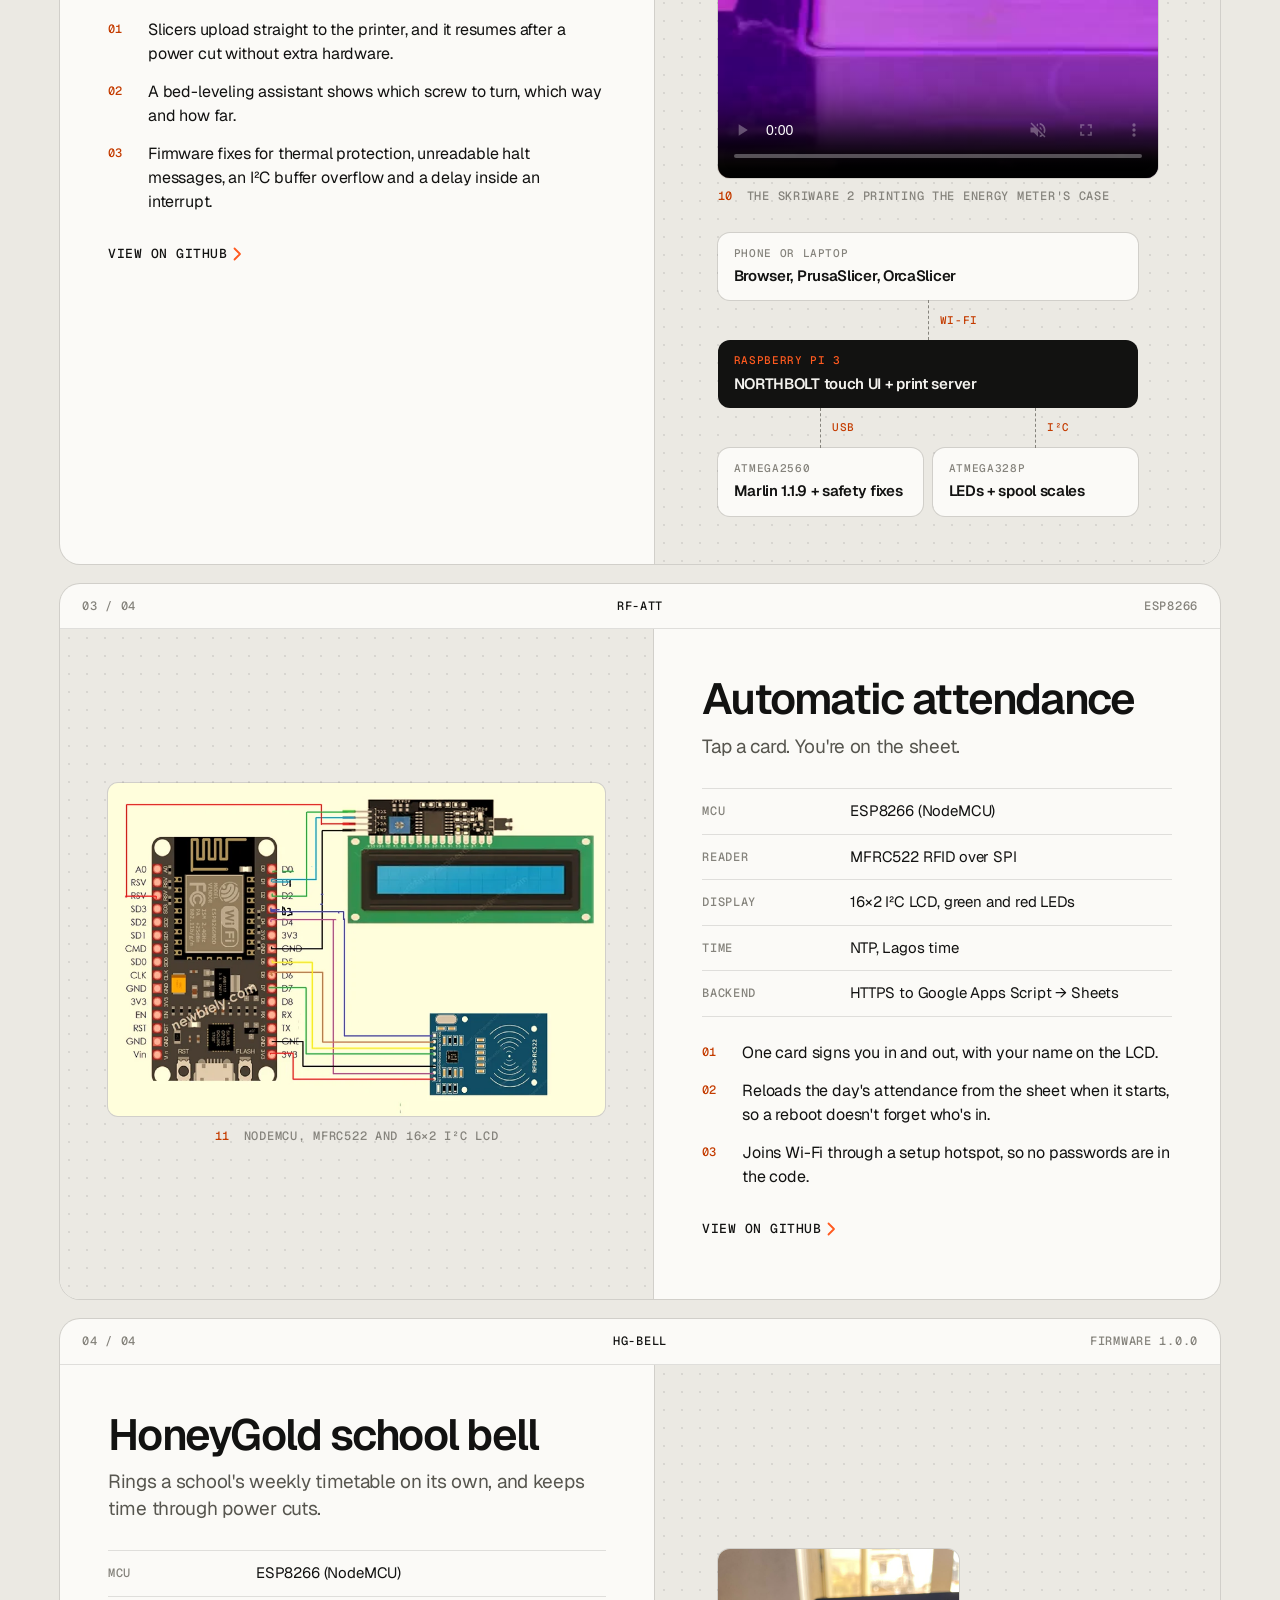
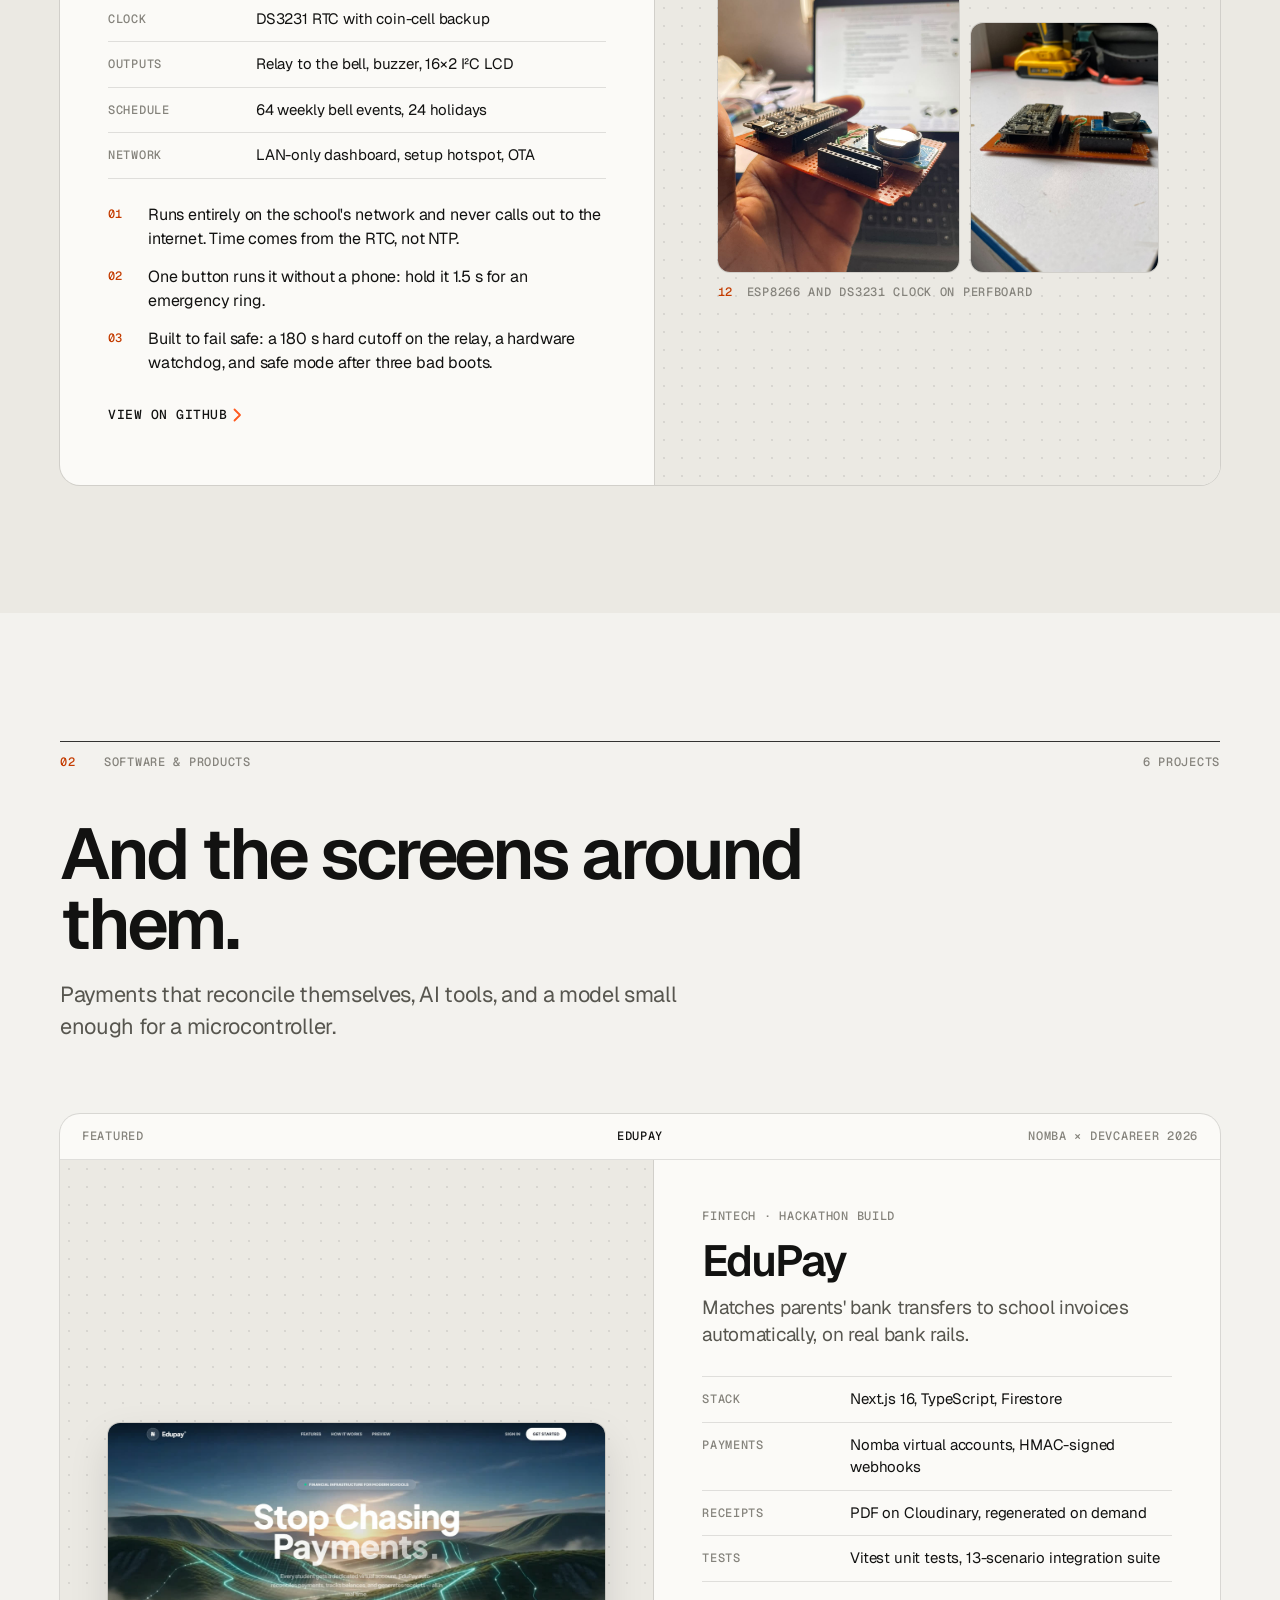
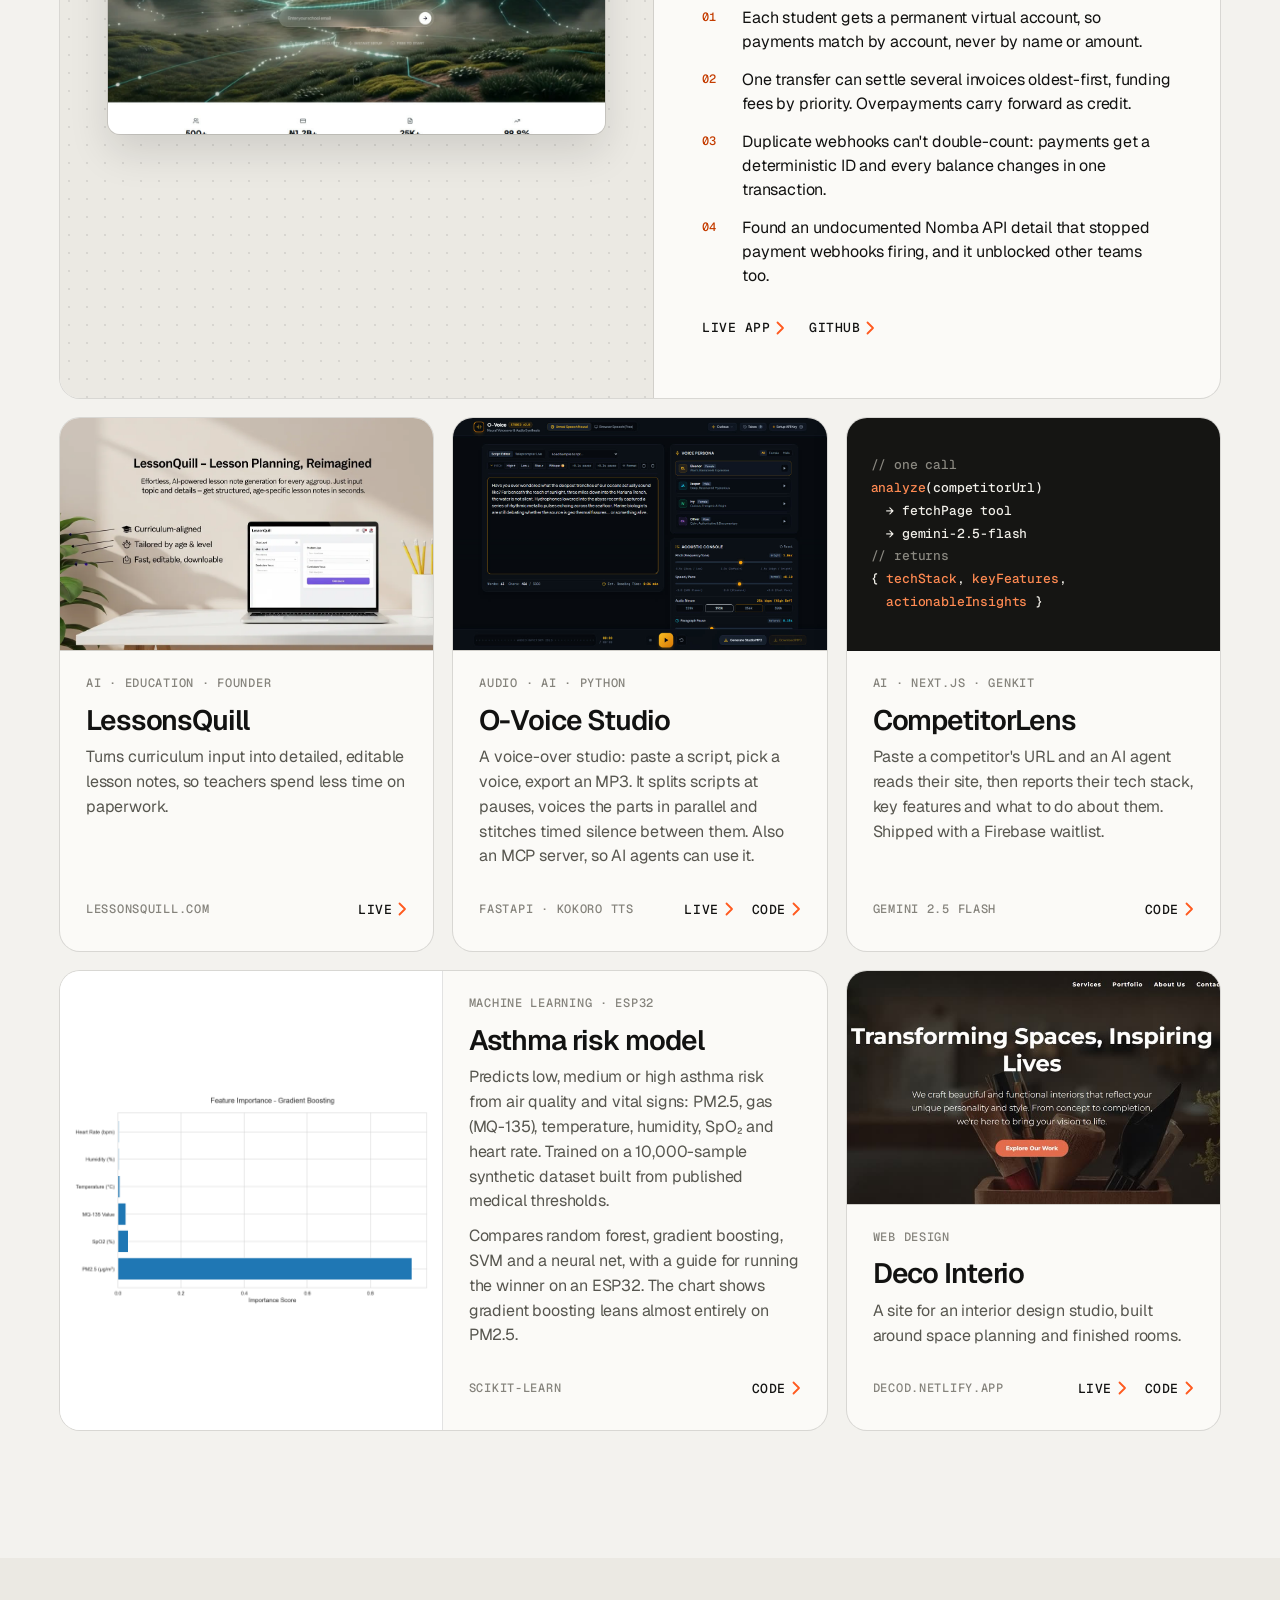
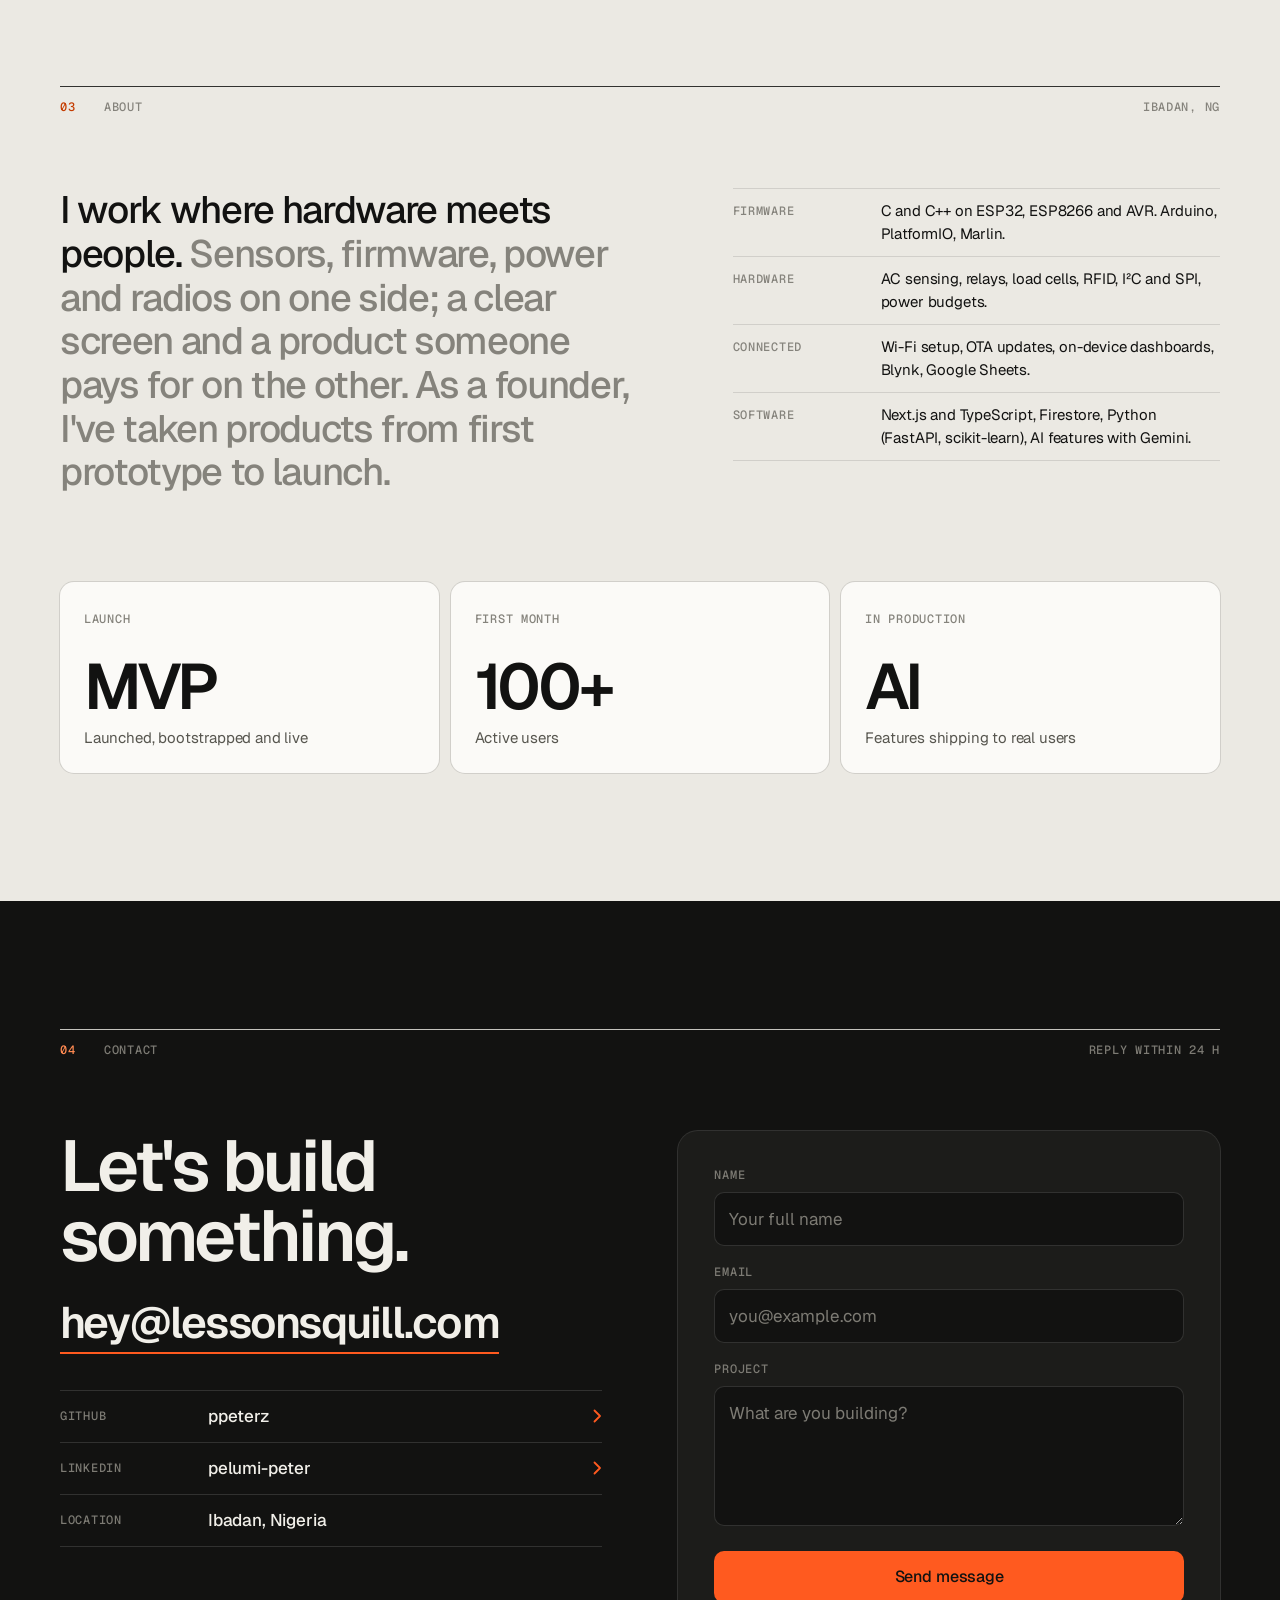
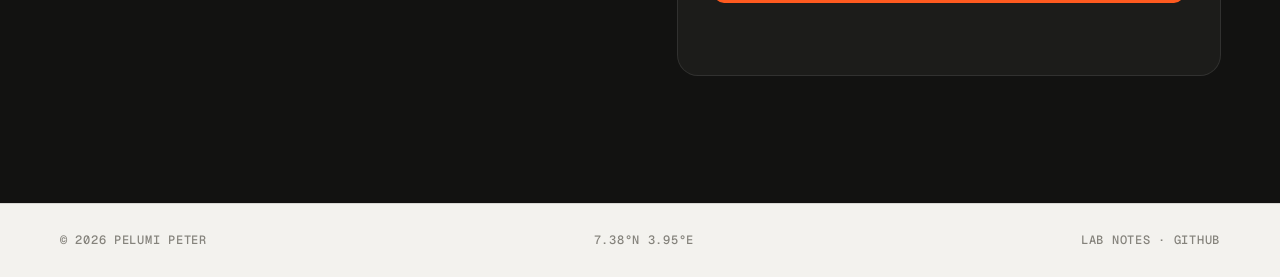
==== commit 49deaf07: "Redesign portfolio as a lab notebook with real project media - New look: warm paper and graphite, on" ====
--- a/index.html
+++ b/index.html
@@ -2,694 +2,1117 @@
 <html lang="en">
 <head>
   <meta charset="UTF-8" />
-  <meta name="viewport" content="width=device-width, initial-scale=1.0" />
-  <title>Pelumi Peter - Hardware & Software Engineer</title>
-  <script src="https://cdn.tailwindcss.com"></script>
-  <script>
-    tailwind.config = {
-      theme: {
-        extend: {
-          fontFamily: {
-            'inter': ['Inter', 'system-ui', 'sans-serif'],
-          },
-          animation: {
-            'fade-in': 'fadeIn 0.6s ease-out',
-            'slide-up': 'slideUp 0.8s ease-out',
-            'bounce-gentle': 'bounceGentle 2s infinite',
-            'glow': 'glow 2s ease-in-out infinite alternate',
-            'float': 'float 6s ease-in-out infinite',
-          },
-        }
-      }
-    }
-  </script>
+  <meta name="viewport" content="width=device-width, initial-scale=1, viewport-fit=cover" />
+  <title>Pelumi Peter · Embedded Systems Engineer</title>
+  <meta name="description" content="Pelumi Peter builds embedded systems end to end: ESP32 energy meters, 3D printer firmware and RFID attendance devices, plus the software and products around them." />
+  <meta name="theme-color" content="#f3f2ee" media="(prefers-color-scheme: light)" />
+  <meta name="theme-color" content="#0d0d0c" media="(prefers-color-scheme: dark)" />
+  <meta property="og:title" content="Pelumi Peter · Embedded Systems Engineer" />
+  <meta property="og:description" content="From sensor to screen: embedded systems, firmware and the products around them." />
+  <meta property="og:type" content="website" />
+  <meta property="og:url" content="https://pelumi-peter.netlify.app/" />
+  <link rel="canonical" href="https://pelumi-peter.netlify.app/" />
+  <meta property="og:image" content="https://pelumi-peter.netlify.app/image/og-card.jpg" />
+  <meta property="og:image:width" content="1200" />
+  <meta property="og:image:height" content="630" />
+  <meta name="twitter:card" content="summary_large_image" />
+  <link rel="icon" href="favicon.svg" type="image/svg+xml" />
+  <link rel="apple-touch-icon" href="apple-touch-icon.png" />
+  <link rel="preconnect" href="https://fonts.googleapis.com" />
+  <link rel="preconnect" href="https://fonts.gstatic.com" crossorigin />
+  <link rel="stylesheet" href="https://fonts.googleapis.com/css2?family=Geist:wght@400;500;600;700&family=Geist+Mono:wght@400;500&display=swap" />
+  <link rel="stylesheet" href="css/site.css" />
+  <script>document.documentElement.classList.add('js');</script>
   <style>
-    @import url('https://fonts.googleapis.com/css2?family=Inter:wght@300;400;500;600;700&display=swap');
-    
-    @keyframes fadeIn {
-      from { opacity: 0; }
-      to { opacity: 1; }
-    }
-    
-    @keyframes slideUp {
-      from { 
-        opacity: 0; 
-        transform: translateY(30px); 
-      }
-      to { 
-        opacity: 1; 
-        transform: translateY(0); 
-      }
-    }
-    
-    @keyframes bounceGentle {
-      0%, 20%, 50%, 80%, 100% { transform: translateY(0); }
-      40% { transform: translateY(-10px); }
-      60% { transform: translateY(-5px); }
-    }
-    
-    @keyframes glow {
-      from { box-shadow: 0 0 20px rgba(59, 130, 246, 0.5); }
-      to { box-shadow: 0 0 30px rgba(59, 130, 246, 0.8), 0 0 40px rgba(59, 130, 246, 0.3); }
-    }
-    
-    @keyframes float {
-      0%, 100% { transform: translateY(0px); }
-      50% { transform: translateY(-20px); }
-    }
-    
-    .gradient-bg {
-      background: linear-gradient(135deg, #667eea 0%, #764ba2 100%);
-    }
-    
-    .glass-effect {
-      background: rgba(255, 255, 255, 0.1);
-      backdrop-filter: blur(10px);
-      border: 1px solid rgba(255, 255, 255, 0.2);
-    }
-    
-    .card-hover {
-      transition: all 0.3s ease;
-    }
-    
-    .card-hover:hover {
-      transform: translateY(-8px);
-      box-shadow: 0 20px 40px rgba(0, 0, 0, 0.1);
-    }
-    
-    .typing-animation {
-      border-right: 2px solid #3b82f6;
-      white-space: nowrap;
-      overflow: hidden;
-      animation: typing 3s steps(40) infinite, blink 1s infinite;
-    }
-    
-    @keyframes typing {
-      0% { width: 0; }
-      50% { width: 100%; }
-      100% { width: 0; }
-    }
-    
-    @keyframes blink {
-      50% { border-color: transparent; }
-    }
-    
-    .parallax {
-      transform: translateZ(0);
-      transition: transform 0.3s ease-out;
-    }
-    
-    .tech-badge {
-      transition: all 0.3s ease;
-      cursor: pointer;
-    }
-    
-    .tech-badge:hover {
-      transform: scale(1.05);
-      background: linear-gradient(45deg, #3b82f6, #8b5cf6);
-      color: white;
+    /* ---------- Hero bento ---------- */
+    .hero { padding-top: calc(var(--nav-h) + clamp(20px, 3vw, 36px)); padding-bottom: clamp(64px, 8vw, 110px); }
+    .bento { display: grid; grid-template-columns: repeat(12, 1fr); gap: 12px; }
+    .tile {
+      position: relative; background: var(--tile); border-radius: var(--radius-lg);
+      box-shadow: 0 0 0 1px var(--line); padding: 22px 24px;
+    }
+    .tile .label { display: block; }
+    .tile-intro {
+      grid-column: span 8; grid-row: span 2;
+      display: flex; flex-direction: column; justify-content: space-between; gap: 48px;
+      padding: clamp(24px, 4vw, 48px);
+      background-image: radial-gradient(var(--dot) 1px, transparent 1.3px);
+      background-size: 18px 18px; background-position: -9px -9px;
+    }
+    .tile-intro .display { margin-top: 18px; }
+    .tile-intro .lead { margin-top: 24px; max-width: 40ch; }
+    .actions { display: flex; flex-wrap: wrap; gap: 10px; margin-top: 32px; }
+    .tile-portrait { grid-column: span 4; grid-row: span 2; padding: 0; overflow: hidden; min-height: 440px; background: var(--bg-alt); }
+    .tile-portrait img { position: absolute; inset: 0; width: 100%; height: 100%; object-fit: cover; object-position: 50% 15%; filter: grayscale(1) contrast(1.06); }
+    .tile-portrait figcaption {
+      position: absolute; left: 0; right: 0; bottom: 0; padding: 40px 20px 16px;
+      display: flex; justify-content: space-between; gap: 12px;
+      background: linear-gradient(transparent, rgba(0, 0, 0, 0.55));
+    }
+    .tile-portrait figcaption .label { color: rgba(255, 255, 255, 0.85); }
+    .tile-small { grid-column: span 4; display: flex; flex-direction: column; justify-content: space-between; gap: 18px; min-height: 150px; }
+    .readout { font: 500 clamp(2rem, 3.4vw, 2.75rem)/1 var(--mono); letter-spacing: -0.04em; font-variant-numeric: tabular-nums; }
+    .tile-small p { font-size: 0.9375rem; color: var(--ink-2); line-height: 1.45; }
+    .tile-small strong { display: block; font-size: 1.25rem; font-weight: 600; letter-spacing: -0.025em; color: var(--ink); margin-bottom: 4px; }
+    .tile-small strong.live { display: flex; align-items: center; gap: 10px; }
+    .live::before { content: ""; flex: none; width: 8px; height: 8px; border-radius: 50%; background: var(--ok); box-shadow: 0 0 0 4px color-mix(in srgb, var(--ok) 20%, transparent); }
+    a.tile-small { transition: box-shadow 0.3s ease, transform 0.45s var(--ease-out); -webkit-tap-highlight-color: transparent; }
+    @media (hover: hover) { a.tile-small:hover { box-shadow: 0 0 0 1px var(--line-strong); } }
+    a.tile-small:active { transform: scale(0.985); transition-duration: 0.1s; }
+    .tile-row { display: flex; justify-content: space-between; align-items: baseline; gap: 12px; }
+    .tile-row svg { width: 9px; height: 14px; color: var(--accent); flex: none; }
+
+    .stack-strip {
+      display: flex; flex-wrap: wrap; margin-top: 12px;
+      border-radius: var(--radius-md); box-shadow: 0 0 0 1px var(--line); overflow: hidden;
+    }
+    .stack-strip li { flex: 1 1 auto; padding: 14px 18px; text-align: center; border-right: 1px solid var(--line); margin-right: -1px; }
+    .stack-strip li:first-child { color: var(--accent-ink); }
+
+    @media (max-width: 960px) {
+      .bento { grid-template-columns: repeat(6, 1fr); }
+      .tile-intro { grid-column: span 6; grid-row: auto; }
+      .tile-portrait { grid-column: span 3; grid-row: span 2; min-height: 0; }
+      .tile-small { grid-column: span 3; }
+      .tile-small.wide { grid-column: span 6; }
+    }
+    @media (max-width: 620px) {
+      .tile-portrait { grid-column: span 6; aspect-ratio: 4 / 5; }
+      .tile-small, .tile-small.wide { grid-column: span 6; min-height: 0; }
+      .stack-strip li { flex-basis: 33%; border-bottom: 1px solid var(--line); }
+    }
+
+    /* ---------- Device panels (datasheet layout) ---------- */
+    .devices { display: grid; gap: 20px; }
+    .device { background: var(--tile); border-radius: var(--radius-lg); box-shadow: 0 0 0 1px var(--line); overflow: hidden; }
+    .device-bar {
+      display: grid; grid-template-columns: 1fr auto 1fr; gap: 16px;
+      padding: 14px 22px; border-bottom: 1px solid var(--line);
+    }
+    .device-bar span:nth-child(2) { color: var(--ink); }
+    .device-bar span:last-child { text-align: right; }
+    .device-grid { display: grid; grid-template-columns: 1.05fr 1fr; }
+    .device:nth-child(even) .device-media { order: 2; border-right: 0; border-left: 1px solid var(--line); }
+    .device-media {
+      display: grid; place-items: center; padding: clamp(24px, 4vw, 48px);
+      background-color: var(--bg-alt); border-right: 1px solid var(--line);
+      background-image: radial-gradient(var(--dot) 1px, transparent 1.3px); background-size: 18px 18px;
+    }
+    .device-body { padding: clamp(24px, 4vw, 48px); }
+    .device-tag { margin-top: 12px; font-size: 1.1875rem; line-height: 1.4; color: var(--ink-2); letter-spacing: -0.015em; }
+    .spec { margin-top: 28px; border-bottom: 1px solid var(--line); }
+    .spec div { display: grid; grid-template-columns: 12ch 1fr; gap: 16px; padding: 11px 0; border-top: 1px solid var(--line); }
+    .spec dt { font: 500 0.75rem/1.5 var(--mono); letter-spacing: 0.06em; text-transform: uppercase; color: var(--ink-3); padding-top: 2px; }
+    .spec dd { font-size: 0.9375rem; line-height: 1.5; }
+    .notes { margin-top: 24px; display: grid; gap: 14px; counter-reset: note; }
+    .notes li { position: relative; padding-left: 40px; font-size: 1rem; line-height: 1.5; counter-increment: note; }
+    .notes li::before {
+      content: counter(note, decimal-leading-zero);
+      position: absolute; left: 0; top: 2px;
+      font: 500 0.75rem/1.5 var(--mono); color: var(--accent-ink);
+    }
+    .device .btn-link { margin-top: 18px; }
+    @media (max-width: 920px) {
+      .device-grid { grid-template-columns: 1fr; }
+      .device .device-media, .device:nth-child(even) .device-media { order: 0; border: 0; border-bottom: 1px solid var(--line); }
+    }
+    @media (max-width: 560px) {
+      .device-bar { grid-template-columns: 1fr 1fr; }
+      .device-bar span:first-child { display: none; }
+      .spec div { grid-template-columns: 1fr; gap: 2px; }
+    }
+
+    /* ---------- Energy meter device ---------- */
+    .meter { width: 100%; max-width: 420px; }
+    .meter-body {
+      background: linear-gradient(180deg, #2a2a28 0%, #1b1b1a 100%);
+      border-radius: 18px; padding: 18px;
+      box-shadow: inset 0 1px 0 rgba(255, 255, 255, 0.1), 0 24px 44px rgba(0, 0, 0, 0.22);
+    }
+    .lcd {
+      container-type: inline-size;
+      display: grid; grid-template-columns: repeat(16, 1fr); gap: 2px;
+      padding: 10px;
+      border-radius: 5px;
+      background: linear-gradient(180deg, #b3cc4f 0%, #98b53c 100%);
+      box-shadow: inset 0 0 0 2px #5e7420, inset 0 6px 14px rgba(0, 0, 0, 0.22);
+    }
+    .lcd span {
+      aspect-ratio: 5 / 8;
+      display: grid; place-items: center;
+      background: rgba(30, 45, 5, 0.08);
+      color: #18220a;
+      font: 600 4.6cqi/1 var(--mono);
+    }
+    .sockets { display: grid; grid-template-columns: repeat(3, 1fr); gap: 10px; margin-top: 14px; }
+    .socket {
+      position: relative; aspect-ratio: 1; border-radius: 10px;
+      background: #efeee9; display: grid; place-items: center;
+      box-shadow: inset 0 -2px 0 rgba(0, 0, 0, 0.12);
+      transition: box-shadow 0.3s ease;
+    }
+    .socket.shown { box-shadow: inset 0 -2px 0 rgba(0, 0, 0, 0.12), 0 0 0 2px var(--accent); }
+    .socket svg { width: 46%; height: 46%; color: #3a3a38; }
+    .socket .led {
+      position: absolute; top: 8px; right: 8px; width: 7px; height: 7px; border-radius: 50%;
+      background: #9a9993; transition: background-color 0.15s ease, box-shadow 0.15s ease;
+    }
+    .socket.on .led { background: #3ddc84; box-shadow: 0 0 8px #3ddc84; }
+    .socket .lbl { position: absolute; bottom: 6px; left: 0; right: 0; text-align: center; font: 500 0.625rem/1 var(--mono); letter-spacing: 0.06em; color: #77756e; }
+    .meter-controls { display: flex; align-items: center; justify-content: space-between; margin-top: 16px; }
+    .meter-dots { display: flex; gap: 6px; }
+    .meter-dots i { width: 6px; height: 6px; border-radius: 50%; background: rgba(255, 255, 255, 0.22); transition: background-color 0.2s ease, transform 0.35s var(--ease-out); }
+    .meter-dots i.active { background: var(--accent); transform: scale(1.2); }
+    .meter-btn {
+      position: relative; width: 56px; height: 56px; border-radius: 50%;
+      border: 0; padding: 0; cursor: pointer;
+      background: radial-gradient(circle at 50% 35%, #4a4a47 0%, #282826 70%);
+      box-shadow: inset 0 1px 0 rgba(255, 255, 255, 0.16), 0 3px 8px rgba(0, 0, 0, 0.4);
+      touch-action: manipulation; -webkit-user-select: none; user-select: none; -webkit-touch-callout: none;
+      -webkit-tap-highlight-color: transparent;
+      transition: transform 0.35s var(--ease-out);
+    }
+    .meter-btn.pressed { transform: scale(0.92); transition-duration: 0.08s; }
+    .meter-btn svg { position: absolute; inset: -6px; width: calc(100% + 12px); height: calc(100% + 12px); transform: rotate(-90deg); pointer-events: none; }
+    .meter-btn .track { stroke: rgba(255, 255, 255, 0.1); }
+    .meter-btn .progress { stroke: var(--accent); transition: stroke-dashoffset 0.4s var(--ease-out), stroke 0.2s ease; }
+    .meter-btn.pressed .progress { transition: stroke 0.2s ease; }
+    .meter-btn[data-stage="relay"] .progress { stroke: #3ddc84; }
+    .meter-btn[data-stage="ota"] .progress { stroke: #6cb6ff; }
+    .meter-hint { min-height: 1.4em; margin-top: 12px; font: 500 0.6875rem/1.4 var(--mono); letter-spacing: 0.05em; text-transform: uppercase; color: rgba(255, 255, 255, 0.55); text-align: center; }
+    .meter-caption { margin-top: 14px; text-align: center; }
+
+    /* ---------- NORTHBOLT system diagram ---------- */
+    .stack { width: 100%; max-width: 420px; display: grid; }
+    .node { background: var(--tile); border-radius: 12px; padding: 13px 16px; box-shadow: 0 0 0 1px var(--line); }
+    .node b { display: block; font: 500 0.6875rem/1.4 var(--mono); letter-spacing: 0.06em; text-transform: uppercase; color: var(--ink-3); }
+    .node span { display: block; margin-top: 3px; font-size: 0.9375rem; font-weight: 600; letter-spacing: -0.02em; }
+    .node.accent { background: var(--ink); box-shadow: none; }
+    .node.accent b { color: var(--accent); }
+    .node.accent span { color: var(--bg); }
+    .wire { position: relative; height: 40px; display: flex; align-items: center; }
+    .wire::before { content: ""; position: absolute; left: 50%; top: 0; bottom: 0; border-left: 1.5px dashed var(--ink-3); }
+    .wire em { position: relative; margin-left: calc(50% + 12px); font: 500 0.6875rem/1 var(--mono); font-style: normal; letter-spacing: 0.06em; text-transform: uppercase; color: var(--accent-ink); }
+    .branch { display: grid; grid-template-columns: 1fr 1fr; gap: 10px; }
+
+    /* ---------- RFID circuit ---------- */
+    .circuit { width: 100%; }
+    .circuit img { border-radius: 10px; width: 100%; box-shadow: 0 0 0 1px var(--line); }
+    .circuit figcaption { margin-top: 12px; text-align: center; }
+
+    /* ---------- From the bench: film strip of real build photos and clips ---------- */
+    .bench { border-top: 1px solid var(--line); padding: 18px 0 24px; }
+    .bench-head { display: flex; justify-content: space-between; align-items: center; padding: 0 22px 14px; }
+    .bench-nav { display: flex; gap: 6px; }
+    .bench-nav button {
+      width: 36px; height: 36px; border-radius: 8px; border: 0; cursor: pointer;
+      background: var(--chip); color: var(--ink); display: grid; place-items: center;
+      transition: background-color 0.2s ease, transform 0.3s var(--ease-out), opacity 0.2s ease;
+      -webkit-tap-highlight-color: transparent;
+    }
+    .bench-nav button svg { width: 8px; height: 13px; }
+    .bench-nav button:active { transform: scale(0.92); transition-duration: 0.08s; }
+    .bench-nav button:disabled { opacity: 0.35; cursor: default; }
+    @media (hover: hover) { .bench-nav button:not(:disabled):hover { background: var(--line); } }
+    .bench-strip {
+      --h: clamp(260px, 34vw, 360px);
+      display: flex; gap: 12px; overflow-x: auto; overscroll-behavior-x: contain;
+      scroll-snap-type: x proximity; scroll-padding-inline: 22px; padding: 0 22px 6px;
+      scrollbar-width: thin; scrollbar-color: var(--line) transparent;
+    }
+    .bench-strip li { flex: none; scroll-snap-align: start; }
+    .bench-strip figure { width: min-content; }
+    .bench-media {
+      display: block; height: var(--h); aspect-ratio: var(--ar, 3 / 4);
+      border-radius: 12px; overflow: hidden; background: var(--bg-alt);
+      box-shadow: 0 0 0 1px var(--line); padding: 0; border: 0;
+    }
+    .bench-media img, .bench-media video { width: 100%; height: 100%; object-fit: cover; display: block; }
+    button.bench-media { cursor: zoom-in; transition: transform 0.45s var(--ease-out), box-shadow 0.3s ease; -webkit-tap-highlight-color: transparent; }
+    @media (hover: hover) { button.bench-media:hover { box-shadow: 0 0 0 1px var(--line-strong); } }
+    button.bench-media:active { transform: scale(0.98); transition-duration: 0.1s; }
+    .bench-strip figcaption { margin-top: 10px; min-width: 100%; }
+    .bench-strip figcaption b, figcaption b { color: var(--accent-ink); font-weight: 500; margin-right: 6px; }
+    @media (max-width: 560px) { .bench-strip { --h: 280px; } }
+
+    /* Lightbox */
+    .lightbox { padding: 0; border: 0; background: transparent; max-width: min(92vw, 1100px); max-height: 92vh; overflow: visible; }
+    .lightbox::backdrop { background: rgba(10, 10, 9, 0.82); }
+    .lightbox[open] { animation: lb-in 0.35s var(--ease-out); }
+    @keyframes lb-in { from { opacity: 0; transform: scale(0.96); } }
+    .lightbox img { max-width: min(92vw, 1100px); max-height: 82vh; width: auto; border-radius: 12px; }
+    .lightbox p { margin-top: 12px; color: rgba(241, 239, 233, 0.75); text-align: center; }
+    .lightbox button {
+      position: absolute; top: -48px; right: 0; width: 40px; height: 40px; border-radius: 50%; border: 0; cursor: pointer;
+      background: rgba(241, 239, 233, 0.14); color: #f1efe9; display: grid; place-items: center;
+    }
+    .lightbox button svg { width: 14px; height: 14px; }
+
+    /* NORTHBOLT: clip above the diagram */
+    .media-stack { width: 100%; max-width: 440px; display: grid; gap: 28px; }
+    .clip video { width: 100%; aspect-ratio: 4 / 5; object-fit: cover; object-position: 50% 30%; border-radius: 12px; background: #000; box-shadow: 0 0 0 1px var(--line); display: block; }
+    .clip figcaption { margin-top: 10px; }
+
+    /* Automatic bell photos */
+    .pair { width: 100%; max-width: 440px; display: grid; grid-template-columns: 1.3fr 1fr; gap: 12px; align-items: end; }
+    .pair .bench-media { height: auto; width: 100%; }
+    .pair figcaption { grid-column: 1 / -1; }
+
+    /* ---------- Software cards ---------- */
+    .software { display: grid; gap: 20px; }
+    .shot { width: 100%; border-radius: 12px; overflow: hidden; box-shadow: 0 0 0 1px var(--line), 0 18px 40px rgba(0, 0, 0, 0.12); }
+    .shot img { width: 100%; display: block; }
+    .device .links { display: flex; flex-wrap: wrap; gap: 4px 24px; margin-top: 18px; }
+    .device .links .btn-link { margin-top: 0; }
+
+    .cards { display: grid; grid-template-columns: repeat(3, 1fr); gap: 20px; }
+    .card {
+      position: relative; display: flex; flex-direction: column;
+      background: var(--tile); border-radius: var(--radius-lg); overflow: hidden;
+      box-shadow: 0 0 0 1px var(--line);
+      transition: box-shadow 0.3s ease, transform 0.45s var(--ease-out);
+      -webkit-tap-highlight-color: transparent;
+    }
+    @media (hover: hover) { .card:hover { box-shadow: 0 0 0 1px var(--line-strong); } }
+    .card:active { transform: scale(0.985); transition-duration: 0.1s; }
+    /* The main link covers the whole card; the second link sits above it */
+    .card .stretch::after { content: ""; position: absolute; inset: 0; border-radius: inherit; }
+    .card .card-links a:not(.stretch) { position: relative; z-index: 1; }
+    .card-media { aspect-ratio: 16 / 10; overflow: hidden; background: var(--bg-alt); border-bottom: 1px solid var(--line); }
+    .card-media img { width: 100%; height: 100%; object-fit: cover; object-position: 50% 0; transition: transform 0.8s var(--ease-out); }
+    @media (hover: hover) { .card:hover .card-media img { transform: scale(1.03); } }
+    .card-body { padding: 24px 26px 20px; display: flex; flex-direction: column; flex: 1; }
+    .card-body .h4 { font-size: 1.75rem; font-weight: 600; letter-spacing: -0.04em; line-height: 1.05; }
+    .card-body p { margin-top: 10px; color: var(--ink-2); font-size: 1rem; }
+    .card-foot { display: flex; justify-content: space-between; align-items: center; gap: 12px; margin-top: auto; padding-top: 18px; }
+    .card-links { display: flex; gap: 18px; }
+    /* Schema readout for a project without a public screenshot */
+    .schema { display: grid; align-content: center; padding: 22px 24px; background: #151513; color: #f1efe9; }
+    .schema pre { margin: 0; font: 500 0.8125rem/1.75 var(--mono); white-space: pre-wrap; }
+    .schema .k { color: #ff8a52; }
+    .schema .m { color: #8a8880; }
+    /* Wide card: media beside the text */
+    .card.wide { grid-column: span 2; flex-direction: row; }
+    .card.wide .card-media { flex: 1.15; aspect-ratio: auto; border-bottom: 0; border-right: 1px solid var(--line); background: #fff; }
+    .card.wide .card-media img { object-fit: contain; object-position: 50% 50%; padding: 12px; }
+    .card.wide .card-body { flex: 1; }
+    @media (prefers-color-scheme: dark) { .card.wide .card-media img { filter: brightness(0.92); } }
+    @media (max-width: 1020px) {
+      .cards { grid-template-columns: repeat(2, 1fr); }
+      .card.wide { grid-column: 1 / -1; }
+    }
+    @media (max-width: 680px) {
+      .cards { grid-template-columns: 1fr; }
+      .card.wide { flex-direction: column; }
+      .card.wide .card-media { aspect-ratio: 5 / 3; border-right: 0; border-bottom: 1px solid var(--line); }
+    }
+
+    /* ---------- About ---------- */
+    .about-grid { display: grid; grid-template-columns: 1.1fr 0.9fr; gap: clamp(32px, 6vw, 96px); align-items: start; }
+    .statement { font-size: clamp(1.625rem, 3vw, 2.375rem); line-height: 1.15; letter-spacing: -0.035em; font-weight: 500; }
+    .statement .muted { color: var(--ink-3); }
+    .stats { display: grid; grid-template-columns: repeat(3, 1fr); gap: 12px; margin-top: clamp(48px, 7vw, 88px); }
+    .stat { background: var(--tile); border-radius: var(--radius-md); padding: 22px 24px 24px; box-shadow: 0 0 0 1px var(--line); }
+    .stat strong { display: block; margin-top: 28px; font-size: clamp(2.75rem, 5vw, 4rem); font-weight: 600; letter-spacing: -0.05em; line-height: 0.9; }
+    .stat p { margin-top: 10px; color: var(--ink-2); font-size: 0.9375rem; }
+    @media (max-width: 860px) { .about-grid { grid-template-columns: 1fr; } }
+    @media (max-width: 640px) { .stats { grid-template-columns: 1fr; } }
+
+    /* ---------- Contact (inverted block) ---------- */
+    .contact-grid { display: grid; grid-template-columns: 1fr 1fr; gap: clamp(32px, 6vw, 96px); align-items: start; }
+    .big-mail {
+      display: inline-block; margin-top: 28px;
+      font-size: clamp(1.5rem, 3.6vw, 2.75rem); font-weight: 600; letter-spacing: -0.04em; line-height: 1.1;
+      background: linear-gradient(var(--accent), var(--accent)) 0 100% / 100% 2px no-repeat;
+      padding-bottom: 6px; word-break: break-word;
+      transition: background-size 0.4s var(--ease-out), color 0.2s ease;
+    }
+    @media (hover: hover) { .big-mail:hover { color: var(--accent-ink); } }
+    .contact-list { margin-top: 36px; border-bottom: 1px solid var(--line); }
+    .contact-list > a, .contact-list > div {
+      display: grid; grid-template-columns: 12ch 1fr auto; gap: 16px; align-items: center;
+      min-height: 52px; border-top: 1px solid var(--line);
+    }
+    .contact-list span:nth-child(2) { font-weight: 500; }
+    .contact-list svg { width: 9px; height: 14px; color: var(--accent); }
+    @media (hover: hover) { .contact-list > a:hover span:nth-child(2) { color: var(--accent-ink); } }
+    .form { background: var(--tile); border-radius: var(--radius-lg); padding: clamp(22px, 3.5vw, 36px); box-shadow: 0 0 0 1px var(--line); display: grid; gap: 18px; }
+    .field label { display: block; margin-bottom: 8px; }
+    .field input, .field textarea {
+      width: 100%; font: inherit; color: var(--ink);
+      background: var(--bg); border: 1px solid var(--line); border-radius: var(--radius-sm);
+      padding: 13px 14px; min-height: 48px;
+      transition: border-color 0.2s ease, box-shadow 0.2s ease;
+    }
+    .field textarea { resize: vertical; min-height: 140px; }
+    .field input::placeholder, .field textarea::placeholder { color: var(--ink-3); }
+    .field input:focus, .field textarea:focus {
+      outline: none; border-color: var(--accent);
+      box-shadow: 0 0 0 3px color-mix(in srgb, var(--accent) 25%, transparent);
+    }
+    .form .btn { width: 100%; min-height: 52px; }
+    .form .btn[disabled] { opacity: 0.6; cursor: default; }
+    .form-status { min-height: 1.5em; text-align: center; }
+    .form-status.ok { color: var(--ok); }
+    .form-status.err { color: #ff6961; }
+    @media (max-width: 860px) {
+      .contact-grid { grid-template-columns: 1fr; }
+      .contact-list > a, .contact-list > div { grid-template-columns: 9ch 1fr auto; }
+    }
+
+    /* ---------- Accessibility preferences (page parts; shared ones live in css/site.css) ---------- */
+    @media (prefers-reduced-motion: reduce) {
+      .card, .card-media img, .meter-btn, a.tile-small, .big-mail { transition-property: opacity, background-color, box-shadow, color !important; }
+      .card:active, .card:hover .card-media img, a.tile-small:active { transform: none; }
+    }
+    @media (prefers-contrast: more) {
+      .tile, .device, .card, .stat, .form { box-shadow: 0 0 0 1px var(--line-strong); }
     }
   </style>
 </head>
-<body class="bg-gray-50 text-gray-800 font-inter overflow-x-hidden">
-
-  <!-- Header with smooth scroll -->
-  <header class="bg-white/80 backdrop-blur-md shadow-sm fixed w-full top-0 z-50 transition-all duration-300">
-    <nav class="max-w-6xl mx-auto flex justify-between items-center p-4" aria-label="Primary navigation">
-      <div class="flex items-center space-x-3">
-        <div class="w-12 h-12 bg-gradient-to-br from-blue-600 to-purple-600 rounded-xl flex items-center justify-center text-white font-bold text-xl animate-glow">
-          PP
+<body>
+
+  <header class="nav" id="nav">
+    <div class="container nav-inner">
+      <a class="brand" href="#top">Pelumi Peter <span class="label">Embedded</span></a>
+      <nav aria-label="Primary">
+        <ul class="nav-links">
+          <li><a href="#embedded" data-spy>Devices</a></li>
+          <li><a href="#software" data-spy>Software</a></li>
+          <li><a href="#about" data-spy>About</a></li>
+          <li><a href="blog.html">Lab notes</a></li>
+          <li><a href="#contact" class="nav-cta">Contact</a></li>
+        </ul>
+      </nav>
+      <button class="nav-toggle" type="button" aria-expanded="false" aria-controls="nav-sheet" aria-label="Open menu">
+        <span></span><span></span>
+      </button>
+    </div>
+    <div class="nav-sheet" id="nav-sheet">
+      <a href="#embedded"><span class="label">01</span>Devices</a>
+      <a href="#software"><span class="label">02</span>Software</a>
+      <a href="#about"><span class="label">03</span>About</a>
+      <a href="blog.html"><span class="label">04</span>Lab notes</a>
+      <a href="#contact"><span class="label">05</span>Contact</a>
+    </div>
+  </header>
+
+  <main>
+    <!-- ================= Hero ================= -->
+    <section class="hero" id="top">
+      <div class="container">
+        <div class="bento">
+          <div class="tile tile-intro reveal">
+            <span class="label">Embedded systems engineer — Ibadan, NG</span>
+            <div>
+              <h1 class="display">From sensor<br>to screen.</h1>
+              <p class="lead">I'm Pelumi Peter. I design the circuits, write the firmware and build the apps for devices people use every day, then ship them as products.</p>
+              <div class="actions">
+                <a class="btn btn-primary" href="#embedded">See the devices</a>
+                <a class="btn btn-ghost" href="#contact">Start a project</a>
+              </div>
+            </div>
+          </div>
+
+          <figure class="tile tile-portrait reveal" data-delay="1">
+            <img src="image/portrait.webp" alt="Portrait of Pelumi Peter" width="900" height="1160" fetchpriority="high" />
+            <figcaption><span class="label">Fig. 01</span><span class="label">Pelumi Peter</span></figcaption>
+          </figure>
+
+          <div class="tile tile-small reveal" data-delay="1">
+            <span class="label">Local time · WAT</span>
+            <div>
+              <div class="readout" data-clock>--:--:--</div>
+              <p>Ibadan, Nigeria · 7.38°N 3.95°E</p>
+            </div>
+          </div>
+
+          <a class="tile tile-small reveal" data-delay="2" href="#northbolt">
+            <div class="tile-row"><span class="label">Now building</span>
+              <svg viewBox="0 0 9 14" aria-hidden="true"><path d="M1.5 1.5 7 7l-5.5 5.5" fill="none" stroke="currentColor" stroke-width="1.8" stroke-linecap="round" stroke-linejoin="round"/></svg>
+            </div>
+            <p><strong>NORTHBOLT</strong>A touch UI, print server and safer firmware for the Skriware 2 3D printer.</p>
+          </a>
+
+          <div class="tile tile-small wide reveal" data-delay="3">
+            <span class="label">Status</span>
+            <p><strong class="live">Available for new projects</strong>Hardware, firmware or the app around it. I reply within 24 hours.</p>
+          </div>
         </div>
-        <span class="font-semibold text-lg">Pelumi Peter</span>
+
+        <ul class="stack-strip label reveal" aria-label="Tools I work with">
+          <li>Stack</li><li>ESP32</li><li>ESP8266</li><li>AVR</li><li>Raspberry Pi</li><li>C / C++</li><li>Python</li><li>TypeScript</li><li>Next.js</li>
+        </ul>
       </div>
-      <ul class="flex space-x-6 text-sm font-medium">
-        <li><a href="#home" class="nav-link hover:text-blue-600 focus:outline-none focus:ring-2 focus:ring-blue-600 px-3 py-2 rounded-lg transition-all duration-300">Home</a></li>
-        <li><a href="#about" class="nav-link hover:text-blue-600 focus:outline-none focus:ring-2 focus:ring-blue-600 px-3 py-2 rounded-lg transition-all duration-300">About</a></li>
-        <li><a href="#portfolio" class="nav-link hover:text-blue-600 focus:outline-none focus:ring-2 focus:ring-blue-600 px-3 py-2 rounded-lg transition-all duration-300">Portfolio</a></li>
-        <li><a href="blog.html" class="nav-link hover:text-blue-600 focus:outline-none focus:ring-2 focus:ring-blue-600 px-3 py-2 rounded-lg transition-all duration-300">Lab</a></li>
-        <li><a href="#contact" class="bg-blue-600 text-white px-4 py-2 rounded-lg hover:bg-blue-700 transition-all duration-300 transform hover:scale-105">Contact</a></li>
-      </ul>
-    </nav>
-  </header>
-
-  <!-- Hero Section with enhanced animations -->
-  <section id="home" class="min-h-screen flex items-center gradient-bg relative overflow-hidden pt-20">
-    <!-- Animated background elements -->
-    <div class="absolute inset-0">
-      <div class="absolute top-20 left-10 w-72 h-72 bg-white/10 rounded-full blur-3xl animate-float"></div>
-      <div class="absolute bottom-20 right-10 w-96 h-96 bg-purple-300/20 rounded-full blur-3xl animate-float" style="animation-delay: -3s;"></div>
-    </div>
-    
-    <div class="max-w-6xl mx-auto px-4 py-16 grid md:grid-cols-2 gap-12 items-center relative z-10">
-      <div class="animate-slide-up">
-        <div class="mb-6">
-          <span class="inline-block bg-white/20 text-white px-4 py-2 rounded-full text-sm font-medium backdrop-blur-md">
-            Available for new projects
-          </span>
+    </section>
+
+    <!-- ================= Embedded ================= -->
+    <section class="section-alt" id="embedded">
+      <div class="container">
+        <div class="section-head reveal">
+          <div class="index-row label"><span>01</span><span>Embedded systems</span><span>4 devices</span></div>
+          <h2 class="h2">Built down to the pin.</h2>
+          <p class="lead">Four devices, from sampling mains power at 4&nbsp;kHz to keeping a 3D printer from overheating. Real builds, photographed on the bench.</p>
         </div>
-        <h1 class="text-4xl md:text-6xl font-bold mb-6 text-white leading-tight">
-          Building <span class="bg-gradient-to-r from-yellow-400 to-orange-500 bg-clip-text text-transparent">Innovative</span><br>
-          Hardware & Software Solutions
-        </h1>
-        <p class="text-xl mb-8 text-white/90 leading-relaxed">I design intelligent hardware systems, craft beautiful user interfaces, and bring ideas to life as a founder.</p>
-        
-        <!-- Tech stack badges -->
-        <div class="flex flex-wrap gap-3 mb-8">
-          <span class="tech-badge bg-white/20 backdrop-blur-md text-white px-3 py-1 rounded-full text-sm">IoT</span>
-          <span class="tech-badge bg-white/20 backdrop-blur-md text-white px-3 py-1 rounded-full text-sm">React</span>
-          <span class="tech-badge bg-white/20 backdrop-blur-md text-white px-3 py-1 rounded-full text-sm">Hardware Design</span>
-          <span class="tech-badge bg-white/20 backdrop-blur-md text-white px-3 py-1 rounded-full text-sm">AI Integration</span>
-        </div>
-        
-        <div class="flex space-x-4">
-          <a href="#portfolio" class="bg-white text-gray-800 px-6 py-3 rounded-xl shadow-lg hover:shadow-xl font-medium transition-all duration-300 transform hover:scale-105">
-            View My Work
-          </a>
-          <a href="#contact" class="glass-effect text-white px-6 py-3 rounded-xl font-medium transition-all duration-300 transform hover:scale-105">
-            Let's Work Together
-          </a>
+
+        <div class="devices">
+          <!-- Energy Meter V3 -->
+          <article class="device reveal" id="energy-meter">
+            <header class="device-bar label"><span>01 / 04</span><span>EM-V3</span><span>Firmware 3.1.2</span></header>
+            <div class="device-grid">
+              <div class="device-media">
+                <div class="meter" data-meter>
+                  <div class="meter-body">
+                    <div class="lcd" aria-hidden="true"></div>
+                    <p class="sr-only" aria-live="polite" data-meter-live></p>
+                    <div class="sockets" aria-hidden="true">
+                      <div class="socket" data-socket="1"><i class="led"></i><svg viewBox="0 0 24 24"><rect x="10.5" y="3" width="3" height="7" rx="0.6" fill="currentColor"/><rect x="3.5" y="13" width="6" height="3" rx="0.6" fill="currentColor"/><rect x="14.5" y="13" width="6" height="3" rx="0.6" fill="currentColor"/></svg><span class="lbl">S1</span></div>
+                      <div class="socket" data-socket="2"><i class="led"></i><svg viewBox="0 0 24 24"><rect x="10.5" y="3" width="3" height="7" rx="0.6" fill="currentColor"/><rect x="3.5" y="13" width="6" height="3" rx="0.6" fill="currentColor"/><rect x="14.5" y="13" width="6" height="3" rx="0.6" fill="currentColor"/></svg><span class="lbl">S2</span></div>
+                      <div class="socket" data-socket="3"><i class="led"></i><svg viewBox="0 0 24 24"><rect x="10.5" y="3" width="3" height="7" rx="0.6" fill="currentColor"/><rect x="3.5" y="13" width="6" height="3" rx="0.6" fill="currentColor"/><rect x="14.5" y="13" width="6" height="3" rx="0.6" fill="currentColor"/></svg><span class="lbl">S3</span></div>
+                    </div>
+                    <div class="meter-controls">
+                      <div class="meter-dots" aria-hidden="true"><i></i><i></i><i></i><i></i></div>
+                      <button class="meter-btn" type="button" aria-label="Meter button. Press to change screens, hold to switch the socket." aria-describedby="meter-hint">
+                        <svg viewBox="0 0 68 68" aria-hidden="true">
+                          <circle class="track" cx="34" cy="34" r="31" fill="none" stroke-width="3"/>
+                          <circle class="progress" cx="34" cy="34" r="31" fill="none" stroke-width="3" stroke-linecap="round"/>
+                        </svg>
+                      </button>
+                    </div>
+                    <p class="meter-hint" id="meter-hint" data-meter-hint>Tap to change screens. Hold to switch.</p>
+                  </div>
+                  <p class="meter-caption label">Try it: the device's own screens and button · readings from a bench test</p>
+                </div>
+              </div>
+              <div class="device-body">
+                <h3 class="h3">Energy Meter V3</h3>
+                <p class="device-tag">A smart three-socket extension box that shows what each socket costs you, in Naira.</p>
+                <dl class="spec">
+                  <div><dt>MCU</dt><dd>ESP32</dd></div>
+                  <div><dt>Sensing</dt><dd>ZMPT101B voltage, 4× ACS712 current</dd></div>
+                  <div><dt>Sampling</dt><dd>4 kHz, 800 samples = ten 50 Hz cycles</dd></div>
+                  <div><dt>Outputs</dt><dd>3 relays, 16×2 I²C LCD</dd></div>
+                  <div><dt>Network</dt><dd>On-device dashboard, Blynk, GitHub OTA</dd></div>
+                </dl>
+                <ol class="notes">
+                  <li>Measuring whole mains cycles means real power has no partial-cycle error.</li>
+                  <li>Prices energy with all five IBEDC tariff bands plus 7.5% VAT, and keeps the band in flash across reboots.</li>
+                  <li>Updates itself from GitHub releases, with download progress on the LCD.</li>
+                </ol>
+                <a class="btn-link" href="https://github.com/ppeterz/EnergyMeterV3" target="_blank" rel="noopener">View on GitHub
+                  <svg viewBox="0 0 9 14" aria-hidden="true"><path d="M1.5 1.5 7 7l-5.5 5.5" fill="none" stroke="currentColor" stroke-width="1.8" stroke-linecap="round" stroke-linejoin="round"/></svg>
+                </a>
+              </div>
+            </div>
+
+            <div class="bench" data-bench>
+              <div class="bench-head">
+                <span class="label">From the bench · 8 frames</span>
+                <span class="bench-nav">
+                  <button type="button" data-dir="-1" aria-label="Scroll back"><svg viewBox="0 0 9 14" aria-hidden="true"><path d="M7.5 1.5 2 7l5.5 5.5" fill="none" stroke="currentColor" stroke-width="1.8" stroke-linecap="round" stroke-linejoin="round"/></svg></button>
+                  <button type="button" data-dir="1" aria-label="Scroll forward"><svg viewBox="0 0 9 14" aria-hidden="true"><path d="M1.5 1.5 7 7l-5.5 5.5" fill="none" stroke="currentColor" stroke-width="1.8" stroke-linecap="round" stroke-linejoin="round"/></svg></button>
+                </span>
+              </div>
+              <ul class="bench-strip" tabindex="0" aria-label="Energy Meter V3 build photos and videos">
+                <li><figure>
+                  <div class="bench-media" style="--ar: 9 / 16"><video data-loop src="video/em-bench-test.mp4" poster="image/bench/em-bench-test-poster.jpg" muted loop playsinline preload="none" aria-label="The meter under load: socket 1 reads 9.62 A and 1913 W, then the overview shows 212 V, band A and 165.63 naira in total"></video></div>
+                  <figcaption class="label"><b>02</b> Bench test: 1.9 kW on socket 1</figcaption>
+                </figure></li>
+                <li><figure>
+                  <button type="button" class="bench-media" style="--ar: 4 / 3" data-zoom><img src="image/bench/em-dashboard.jpg" alt="The Energy Monitor V3 web dashboard: 204 V, 13 W total, 16.18 naira, tariff band B, with a card and switch for each socket" loading="lazy" width="1280" height="960" /></button>
+                  <figcaption class="label"><b>03</b> Dashboard served by the ESP32</figcaption>
+                </figure></li>
+                <li><figure>
+                  <button type="button" class="bench-media" data-zoom><img src="image/bench/em-lcd-wifi.jpg" alt="The 16×2 LCD on the enclosure lid reading WiFi Connected! and the device's local IP address" loading="lazy" width="960" height="1280" /></button>
+                  <figcaption class="label"><b>04</b> Joined Wi-Fi, shows its address</figcaption>
+                </figure></li>
+                <li><figure>
+                  <button type="button" class="bench-media" data-zoom><img src="image/bench/em-internals.jpg" alt="Inside the enclosure: ESP32 on perfboard, four current sensors, a relay module and the mains wiring to three sockets in the lid" loading="lazy" width="960" height="1280" /></button>
+                  <figcaption class="label"><b>05</b> Inside: sensors, relays, mains wiring</figcaption>
+                </figure></li>
+                <li><figure>
+                  <button type="button" class="bench-media" data-zoom><img src="image/bench/em-assembly.jpg" alt="The perfboard with the ESP32, voltage sensor and relays fitted in the 3D-printed enclosure, with a buck converter held above it" loading="lazy" width="960" height="1280" /></button>
+                  <figcaption class="label"><b>06</b> Fitting the board in the printed case</figcaption>
+                </figure></li>
+                <li><figure>
+                  <button type="button" class="bench-media" data-zoom><img src="image/bench/em-prototype.jpg" alt="The first prototype: ESP32 on perfboard wired to a ZMPT101B voltage sensor, an ACS712 current sensor and a four-channel relay board" loading="lazy" width="960" height="1280" /></button>
+                  <figcaption class="label"><b>07</b> First prototype on perfboard</figcaption>
+                </figure></li>
+                <li><figure>
+                  <button type="button" class="bench-media" data-zoom><img src="image/bench/em-psu.jpg" alt="An open AC to DC power supply module with its input and output wires" loading="lazy" width="960" height="1280" /></button>
+                  <figcaption class="label"><b>08</b> The supply that powers it from mains</figcaption>
+                </figure></li>
+                <li><figure>
+                  <div class="bench-media" style="--ar: 9 / 16"><video src="video/em-build.mp4" poster="image/bench/em-build-poster.jpg" controls playsinline preload="none" aria-label="The Energy Meter build, from enclosure and PCB design to the finished meter"></video></div>
+                  <figcaption class="label"><b>09</b> The build, CAD to plugged in · 2 min</figcaption>
+                </figure></li>
+              </ul>
+            </div>
+          </article>
+
+          <!-- NORTHBOLT -->
+          <article class="device reveal" id="northbolt">
+            <header class="device-bar label"><span>02 / 04</span><span>NB-01</span><span>Firmware NB2</span></header>
+            <div class="device-grid">
+              <div class="device-media">
+                <div class="media-stack">
+                <figure class="clip">
+                  <video data-loop src="video/nb-printing-enclosure.mp4" poster="image/bench/nb-printing-poster.jpg" muted loop playsinline preload="none" aria-label="The Skriware 2 printer building the white enclosure for the Energy Meter"></video>
+                  <figcaption class="label"><b class="accent">10</b> The Skriware 2 printing the Energy Meter's case</figcaption>
+                </figure>
+                <div class="stack" role="img" aria-label="System diagram: a phone or laptop connects over Wi-Fi to a Raspberry Pi 3 running NORTHBOLT. The Pi drives the Marlin printer board over USB and the LED and scale board over I2C.">
+                  <div class="node"><b>Phone or laptop</b><span>Browser, PrusaSlicer, OrcaSlicer</span></div>
+                  <div class="wire"><em>Wi-Fi</em></div>
+                  <div class="node accent"><b>Raspberry Pi 3</b><span>NORTHBOLT touch UI + print server</span></div>
+                  <div class="branch">
+                    <div>
+                      <div class="wire"><em>USB</em></div>
+                      <div class="node"><b>ATmega2560</b><span>Marlin 1.1.9 + safety fixes</span></div>
+                    </div>
+                    <div>
+                      <div class="wire"><em>I²C</em></div>
+                      <div class="node"><b>ATmega328P</b><span>LEDs + spool scales</span></div>
+                    </div>
+                  </div>
+                </div>
+                </div>
+              </div>
+              <div class="device-body">
+                <h3 class="h3">NORTHBOLT 3D printer</h3>
+                <p class="device-tag">A new brain for the Skriware 2: a touch UI and print server, with safer firmware underneath.</p>
+                <dl class="spec">
+                  <div><dt>Host</dt><dd>Raspberry Pi 3, Python</dd></div>
+                  <div><dt>Printer</dt><dd>MKS Gen 1.3 (ATmega2560), Marlin 1.1.9</dd></div>
+                  <div><dt>Aux board</dt><dd>ATmega328P: LED strips, HX711 spool scales</dd></div>
+                  <div><dt>Links</dt><dd>USB serial, I²C, Wi-Fi</dd></div>
+                  <div><dt>Build</dt><dd>PlatformIO, releases built from tags</dd></div>
+                </dl>
+                <ol class="notes">
+                  <li>Slicers upload straight to the printer, and it resumes after a power cut without extra hardware.</li>
+                  <li>A bed-leveling assistant shows which screw to turn, which way and how far.</li>
+                  <li>Firmware fixes for thermal protection, unreadable halt messages, an I²C buffer overflow and a delay inside an interrupt.</li>
+                </ol>
+                <a class="btn-link" href="https://github.com/ppeterz/northbolt_3d_printer" target="_blank" rel="noopener">View on GitHub
+                  <svg viewBox="0 0 9 14" aria-hidden="true"><path d="M1.5 1.5 7 7l-5.5 5.5" fill="none" stroke="currentColor" stroke-width="1.8" stroke-linecap="round" stroke-linejoin="round"/></svg>
+                </a>
+              </div>
+            </div>
+          </article>
+
+          <!-- RFID attendance -->
+          <article class="device reveal" id="attendance">
+            <header class="device-bar label"><span>03 / 04</span><span>RF-ATT</span><span>ESP8266</span></header>
+            <div class="device-grid">
+              <div class="device-media">
+                <figure class="circuit">
+                  <img src="image/rfid-circuit.webp" alt="Wiring diagram: NodeMCU ESP8266 connected to an MFRC522 RFID reader over SPI and a 16×2 LCD over I2C" width="898" height="602" loading="lazy" />
+                  <figcaption class="label"><b class="accent">11</b> NodeMCU, MFRC522 and 16×2 I²C LCD</figcaption>
+                </figure>
+              </div>
+              <div class="device-body">
+                <h3 class="h3">Automatic attendance</h3>
+                <p class="device-tag">Tap a card. You're on the sheet.</p>
+                <dl class="spec">
+                  <div><dt>MCU</dt><dd>ESP8266 (NodeMCU)</dd></div>
+                  <div><dt>Reader</dt><dd>MFRC522 RFID over SPI</dd></div>
+                  <div><dt>Display</dt><dd>16×2 I²C LCD, green and red LEDs</dd></div>
+                  <div><dt>Time</dt><dd>NTP, Lagos time</dd></div>
+                  <div><dt>Backend</dt><dd>HTTPS to Google Apps Script → Sheets</dd></div>
+                </dl>
+                <ol class="notes">
+                  <li>One card signs you in and out, with your name on the LCD.</li>
+                  <li>Reloads the day's attendance from the sheet when it starts, so a reboot doesn't forget who's in.</li>
+                  <li>Joins Wi-Fi through a setup hotspot, so no passwords are in the code.</li>
+                </ol>
+                <a class="btn-link" href="https://github.com/ppeterz/Automatic-attendance-system" target="_blank" rel="noopener">View on GitHub
+                  <svg viewBox="0 0 9 14" aria-hidden="true"><path d="M1.5 1.5 7 7l-5.5 5.5" fill="none" stroke="currentColor" stroke-width="1.8" stroke-linecap="round" stroke-linejoin="round"/></svg>
+                </a>
+              </div>
+            </div>
+          </article>
+
+          <!-- Automatic bell -->
+          <article class="device reveal" id="bell">
+            <header class="device-bar label"><span>04 / 04</span><span>HG-BELL</span><span>Firmware 1.0.0</span></header>
+            <div class="device-grid">
+              <div class="device-media">
+                <figure class="pair">
+                  <button type="button" class="bench-media" data-zoom><img src="image/bench/bell-board.jpg" alt="The HoneyGold Bell controller held in hand: an ESP8266 NodeMCU board and a DS3231 real-time clock module on orange perfboard" loading="lazy" width="960" height="1280" /></button>
+                  <button type="button" class="bench-media" data-zoom><img src="image/bench/bell-board-side.jpg" alt="Side view of the bell controller board showing the ESP8266 board, header sockets for the LCD and relay, and the clock module's coin cell" loading="lazy" width="960" height="1280" /></button>
+                  <figcaption class="label"><b class="accent">12</b> ESP8266 and DS3231 clock on perfboard</figcaption>
+                </figure>
+              </div>
+              <div class="device-body">
+                <h3 class="h3">HoneyGold school bell</h3>
+                <p class="device-tag">Rings a school's weekly timetable on its own, and keeps time through power cuts.</p>
+                <dl class="spec">
+                  <div><dt>MCU</dt><dd>ESP8266 (NodeMCU)</dd></div>
+                  <div><dt>Clock</dt><dd>DS3231 RTC with coin-cell backup</dd></div>
+                  <div><dt>Outputs</dt><dd>Relay to the bell, buzzer, 16×2 I²C LCD</dd></div>
+                  <div><dt>Schedule</dt><dd>64 weekly bell events, 24 holidays</dd></div>
+                  <div><dt>Network</dt><dd>LAN-only dashboard, setup hotspot, OTA</dd></div>
+                </dl>
+                <ol class="notes">
+                  <li>Runs entirely on the school's network and never calls out to the internet. Time comes from the RTC, not NTP.</li>
+                  <li>One button runs it without a phone: hold it 1.5&nbsp;s for an emergency ring.</li>
+                  <li>Built to fail safe: a 180&nbsp;s hard cutoff on the relay, a hardware watchdog, and safe mode after three bad boots.</li>
+                </ol>
+                <a class="btn-link" href="https://github.com/ppeterz/automatic_school_bell" target="_blank" rel="noopener">View on GitHub
+                  <svg viewBox="0 0 9 14" aria-hidden="true"><path d="M1.5 1.5 7 7l-5.5 5.5" fill="none" stroke="currentColor" stroke-width="1.8" stroke-linecap="round" stroke-linejoin="round"/></svg>
+                </a>
+              </div>
+            </div>
+          </article>
         </div>
       </div>
-      
-      <div class="flex justify-center animate-slide-up" style="animation-delay: 0.3s;">
-        <div class="relative">
-          <div class="w-80 h-80 bg-white/20 backdrop-blur-md rounded-3xl p-8 transform rotate-6 hover:rotate-0 transition-transform duration-500">
-           <div class="absolute inset-0 flex items-center justify-center text-white text-6xl bg-center bg-cover"
-                 style="background-image: url('image/IMG_9563.JPG');">
-            </div>
-          </div>
-          <div class="absolute -bottom-4 -right-4 w-24 h-24 bg-yellow-400 rounded-full flex items-center justify-center text-2xl animate-bounce-gentle">
-            💡
+    </section>
+
+    <!-- ================= Software ================= -->
+    <section id="software">
+      <div class="container">
+        <div class="section-head reveal">
+          <div class="index-row label"><span>02</span><span>Software &amp; products</span><span>6 projects</span></div>
+          <h2 class="h2">And the screens around them.</h2>
+          <p class="lead">Payments that reconcile themselves, AI tools, and a model small enough for a microcontroller.</p>
+        </div>
+
+        <div class="software">
+          <!-- EduPay (featured) -->
+          <article class="device reveal" id="edupay">
+            <header class="device-bar label"><span>Featured</span><span>EDUPAY</span><span>Nomba × DevCareer 2026</span></header>
+            <div class="device-grid">
+              <div class="device-media">
+                <a class="shot" href="https://edupay-five.vercel.app" target="_blank" rel="noopener" tabindex="-1" aria-hidden="true">
+                  <img src="image/sw/edupay.jpg" alt="" width="1200" height="750" loading="lazy" />
+                </a>
+              </div>
+              <div class="device-body">
+                <span class="eyebrow">Fintech · Hackathon build</span>
+                <h3 class="h3">EduPay</h3>
+                <p class="device-tag">Matches parents' bank transfers to school invoices automatically, on real bank rails.</p>
+                <dl class="spec">
+                  <div><dt>Stack</dt><dd>Next.js 16, TypeScript, Firestore</dd></div>
+                  <div><dt>Payments</dt><dd>Nomba virtual accounts, HMAC-signed webhooks</dd></div>
+                  <div><dt>Receipts</dt><dd>PDF on Cloudinary, regenerated on demand</dd></div>
+                  <div><dt>Tests</dt><dd>Vitest unit tests, 13-scenario integration suite</dd></div>
+                </dl>
+                <ol class="notes">
+                  <li>Each student gets a permanent virtual account, so payments match by account, never by name or amount.</li>
+                  <li>One transfer can settle several invoices oldest-first, funding fees by priority. Overpayments carry forward as credit.</li>
+                  <li>Duplicate webhooks can't double-count: payments get a deterministic ID and every balance changes in one transaction.</li>
+                  <li>Found an undocumented Nomba API detail that stopped payment webhooks firing, and it unblocked other teams too.</li>
+                </ol>
+                <div class="links">
+                  <a class="btn-link" href="https://edupay-five.vercel.app" target="_blank" rel="noopener">Live app
+                    <svg viewBox="0 0 9 14" aria-hidden="true"><path d="M1.5 1.5 7 7l-5.5 5.5" fill="none" stroke="currentColor" stroke-width="1.8" stroke-linecap="round" stroke-linejoin="round"/></svg></a>
+                  <a class="btn-link" href="https://github.com/ppeterz/Edupay" target="_blank" rel="noopener">GitHub
+                    <svg viewBox="0 0 9 14" aria-hidden="true"><path d="M1.5 1.5 7 7l-5.5 5.5" fill="none" stroke="currentColor" stroke-width="1.8" stroke-linecap="round" stroke-linejoin="round"/></svg></a>
+                </div>
+              </div>
+            </div>
+          </article>
+
+          <div class="cards">
+            <article class="card reveal">
+              <div class="card-media"><img src="image/sw/lessonsquill.webp" alt="" width="1200" height="654" loading="lazy" /></div>
+              <div class="card-body">
+                <span class="eyebrow">AI · Education · Founder</span>
+                <h3 class="h4">LessonsQuill</h3>
+                <p>Turns curriculum input into detailed, editable lesson notes, so teachers spend less time on paperwork.</p>
+                <div class="card-foot"><span class="label">lessonsquill.com</span>
+                  <span class="card-links"><a class="btn-link stretch" href="https://lessonsquill.com/" target="_blank" rel="noopener">Live
+                    <svg viewBox="0 0 9 14" aria-hidden="true"><path d="M1.5 1.5 7 7l-5.5 5.5" fill="none" stroke="currentColor" stroke-width="1.8" stroke-linecap="round" stroke-linejoin="round"/></svg></a></span>
+                </div>
+              </div>
+            </article>
+
+            <article class="card reveal" data-delay="1">
+              <div class="card-media"><img src="image/sw/ovoice.jpg" alt="" width="1200" height="750" loading="lazy" /></div>
+              <div class="card-body">
+                <span class="eyebrow">Audio · AI · Python</span>
+                <h3 class="h4">O-Voice Studio</h3>
+                <p>A voice-over studio: paste a script, pick a voice, export an MP3. It splits scripts at pauses, voices the parts in parallel and stitches timed silence between them. Also an MCP server, so AI agents can use it.</p>
+                <div class="card-foot"><span class="label">FastAPI · Kokoro TTS</span>
+                  <span class="card-links">
+                    <a class="btn-link stretch" href="https://oviceapp.vercel.app" target="_blank" rel="noopener">Live
+                      <svg viewBox="0 0 9 14" aria-hidden="true"><path d="M1.5 1.5 7 7l-5.5 5.5" fill="none" stroke="currentColor" stroke-width="1.8" stroke-linecap="round" stroke-linejoin="round"/></svg></a>
+                    <a class="btn-link" href="https://github.com/ppeterz/oviceapp" target="_blank" rel="noopener">Code
+                      <svg viewBox="0 0 9 14" aria-hidden="true"><path d="M1.5 1.5 7 7l-5.5 5.5" fill="none" stroke="currentColor" stroke-width="1.8" stroke-linecap="round" stroke-linejoin="round"/></svg></a>
+                  </span>
+                </div>
+              </div>
+            </article>
+
+            <article class="card reveal" data-delay="2">
+              <div class="card-media schema" aria-hidden="true"><pre><span class="m">// one call</span>
+<span class="k">analyze</span>(competitorUrl)
+  → fetchPage tool
+  → gemini-2.5-flash
+<span class="m">// returns</span>
+{ <span class="k">techStack</span>, <span class="k">keyFeatures</span>,
+  <span class="k">actionableInsights</span> }</pre></div>
+              <div class="card-body">
+                <span class="eyebrow">AI · Next.js · Genkit</span>
+                <h3 class="h4">CompetitorLens</h3>
+                <p>Paste a competitor's URL and an AI agent reads their site, then reports their tech stack, key features and what to do about them. Shipped with a Firebase waitlist.</p>
+                <div class="card-foot"><span class="label">Gemini 2.5 Flash</span>
+                  <span class="card-links"><a class="btn-link stretch" href="https://github.com/ppeterz/startup1" target="_blank" rel="noopener">Code
+                    <svg viewBox="0 0 9 14" aria-hidden="true"><path d="M1.5 1.5 7 7l-5.5 5.5" fill="none" stroke="currentColor" stroke-width="1.8" stroke-linecap="round" stroke-linejoin="round"/></svg></a></span>
+                </div>
+              </div>
+            </article>
+
+            <article class="card wide reveal">
+              <div class="card-media"><img src="image/sw/asthma-feature_importance.png" alt="Bar chart of feature importance for the gradient boosting model: PM2.5 dominates at about 0.93, followed far behind by SpO2, MQ-135, temperature, humidity and heart rate" width="1484" height="884" loading="lazy" /></div>
+              <div class="card-body">
+                <span class="eyebrow">Machine learning · ESP32</span>
+                <h3 class="h4">Asthma risk model</h3>
+                <p>Predicts low, medium or high asthma risk from air quality and vital signs: PM2.5, gas (MQ-135), temperature, humidity, SpO₂ and heart rate. Trained on a 10,000-sample synthetic dataset built from published medical thresholds.</p>
+                <p>Compares random forest, gradient boosting, SVM and a neural net, with a guide for running the winner on an ESP32. The chart shows gradient boosting leans almost entirely on PM2.5.</p>
+                <div class="card-foot"><span class="label">scikit-learn</span>
+                  <span class="card-links"><a class="btn-link stretch" href="https://github.com/ppeterz/asthma" target="_blank" rel="noopener">Code
+                    <svg viewBox="0 0 9 14" aria-hidden="true"><path d="M1.5 1.5 7 7l-5.5 5.5" fill="none" stroke="currentColor" stroke-width="1.8" stroke-linecap="round" stroke-linejoin="round"/></svg></a></span>
+                </div>
+              </div>
+            </article>
+
+            <article class="card reveal" data-delay="1">
+              <div class="card-media"><img src="image/sw/deco.jpg" alt="" loading="lazy" /></div>
+              <div class="card-body">
+                <span class="eyebrow">Web design</span>
+                <h3 class="h4">Deco Interio</h3>
+                <p>A site for an interior design studio, built around space planning and finished rooms.</p>
+                <div class="card-foot"><span class="label">decod.netlify.app</span>
+                  <span class="card-links">
+                    <a class="btn-link stretch" href="https://decod.netlify.app" target="_blank" rel="noopener">Live
+                      <svg viewBox="0 0 9 14" aria-hidden="true"><path d="M1.5 1.5 7 7l-5.5 5.5" fill="none" stroke="currentColor" stroke-width="1.8" stroke-linecap="round" stroke-linejoin="round"/></svg></a>
+                    <a class="btn-link" href="https://github.com/ppeterz/deco" target="_blank" rel="noopener">Code
+                      <svg viewBox="0 0 9 14" aria-hidden="true"><path d="M1.5 1.5 7 7l-5.5 5.5" fill="none" stroke="currentColor" stroke-width="1.8" stroke-linecap="round" stroke-linejoin="round"/></svg></a>
+                  </span>
+                </div>
+              </div>
+            </article>
           </div>
         </div>
       </div>
-    </div>
-    
-    <!-- Scroll indicator -->
-    <div class="absolute bottom-8 left-1/2 transform -translate-x-1/2 animate-bounce-gentle">
-      <div class="w-6 h-10 border-2 border-white/50 rounded-full flex justify-center">
-        <div class="w-1 h-3 bg-white/50 rounded-full mt-2 animate-pulse"></div>
-      </div>
-    </div>
-  </section>
-
-  <!-- About Section -->
-  <section id="about" class="py-20 bg-white">
-    <div class="max-w-6xl mx-auto px-4">
-      <div class="text-center mb-16 animate-slide-up">
-        <h2 class="text-4xl font-bold mb-4 bg-gradient-to-r from-blue-600 to-purple-600 bg-clip-text text-transparent">About Me</h2>
-        <div class="w-24 h-1 bg-gradient-to-r from-blue-600 to-purple-600 mx-auto rounded-full"></div>
-      </div>
-      
-      <div class="grid md:grid-cols-2 gap-16 items-center">
-        <div class="animate-slide-up">
-          <p class="text-lg text-gray-700 mb-8 leading-relaxed">
-            I'm Pelumi Peter, a Nigeria-based engineer specializing in hardware embedded systems, IoT device design, and frontend development using React and modern web technologies. As a founder, I've led projects from concept to market, blending hardware innovation with seamless user experiences.
-          </p>
-          
-          <!-- Skills progress bars -->
-          <div class="space-y-6">
-            <div class="skill-item">
-              <div class="flex justify-between mb-2">
-                <span class="font-medium">Hardware Design</span>
-                <span class="text-blue-600">95%</span>
-              </div>
-              <div class="w-full bg-gray-200 rounded-full h-3">
-                <div class="bg-gradient-to-r from-blue-600 to-blue-400 h-3 rounded-full skill-bar" style="width: 0%" data-width="95%"></div>
-              </div>
-            </div>
-            
-            <div class="skill-item">
-              <div class="flex justify-between mb-2">
-                <span class="font-medium">React Development</span>
-                <span class="text-purple-600">90%</span>
-              </div>
-              <div class="w-full bg-gray-200 rounded-full h-3">
-                <div class="bg-gradient-to-r from-purple-600 to-purple-400 h-3 rounded-full skill-bar" style="width: 0%" data-width="90%"></div>
-              </div>
-            </div>
-            
-            <div class="skill-item">
-              <div class="flex justify-between mb-2">
-                <span class="font-medium">IoT Systems</span>
-                <span class="text-green-600">88%</span>
-              </div>
-              <div class="w-full bg-gray-200 rounded-full h-3">
-                <div class="bg-gradient-to-r from-green-600 to-green-400 h-3 rounded-full skill-bar" style="width: 0%" data-width="88%"></div>
-              </div>
-            </div>
-          </div>
+    </section>
+
+    <!-- ================= About ================= -->
+    <section class="section-alt" id="about">
+      <div class="container">
+        <div class="section-head reveal">
+          <div class="index-row label"><span>03</span><span>About</span><span>Ibadan, NG</span></div>
         </div>
-        
-        <div class="grid gap-6 animate-slide-up" style="animation-delay: 0.3s;">
-          <div class="bg-gradient-to-br from-blue-50 to-blue-100 p-8 rounded-2xl card-hover">
-            <div class="w-16 h-16 bg-blue-600 rounded-2xl flex items-center justify-center text-white text-2xl mb-4">🔧</div>
-            <h3 class="font-semibold text-xl mb-3">Hardware Expert</h3>
-            <p class="text-gray-600">Designing and prototyping intelligent hardware systems with focus on power efficiency and reliability.</p>
-          </div>
-          
-          <div class="bg-gradient-to-br from-purple-50 to-purple-100 p-8 rounded-2xl card-hover">
-            <div class="w-16 h-16 bg-purple-600 rounded-2xl flex items-center justify-center text-white text-2xl mb-4">💻</div>
-            <h3 class="font-semibold text-xl mb-3">Software Developer</h3>
-            <p class="text-gray-600">Frontend development with React and modern web technologies, creating seamless user experiences.</p>
-          </div>
-          
-          <div class="bg-gradient-to-br from-green-50 to-green-100 p-8 rounded-2xl card-hover">
-            <div class="w-16 h-16 bg-green-600 rounded-2xl flex items-center justify-center text-white text-2xl mb-4">🚀</div>
-            <h3 class="font-semibold text-xl mb-3">Founder</h3>
-            <p class="text-gray-600">Leading product development from concept to market, with proven track record of successful launches.</p>
-          </div>
+        <div class="about-grid">
+          <p class="statement reveal">I work where hardware meets people. <span class="muted">Sensors, firmware, power and radios on one side; a clear screen and a product someone pays for on the other. As a founder, I've taken products from first prototype to launch.</span></p>
+          <dl class="spec reveal" data-delay="1" style="margin-top:0">
+            <div><dt>Firmware</dt><dd>C and C++ on ESP32, ESP8266 and AVR. Arduino, PlatformIO, Marlin.</dd></div>
+            <div><dt>Hardware</dt><dd>AC sensing, relays, load cells, RFID, I²C and SPI, power budgets.</dd></div>
+            <div><dt>Connected</dt><dd>Wi-Fi setup, OTA updates, on-device dashboards, Blynk, Google Sheets.</dd></div>
+            <div><dt>Software</dt><dd>Next.js and TypeScript, Firestore, Python (FastAPI, scikit-learn), AI features with Gemini.</dd></div>
+          </dl>
+        </div>
+        <div class="stats">
+          <div class="stat reveal"><span class="label">Launch</span><strong>MVP</strong><p>Launched, bootstrapped and live</p></div>
+          <div class="stat reveal" data-delay="1"><span class="label">First month</span><strong>100+</strong><p>Active users</p></div>
+          <div class="stat reveal" data-delay="2"><span class="label">In production</span><strong>AI</strong><p>Features shipping to real users</p></div>
         </div>
       </div>
-    </div>
-  </section>
-
-  <!-- Portfolio Section -->
-  <section id="portfolio" class="py-20 bg-gray-50">
-    <div class="max-w-6xl mx-auto px-4">
-      <div class="text-center mb-16 animate-slide-up">
-        <h2 class="text-4xl font-bold mb-4">Featured Projects</h2>
-        <p class="text-xl text-gray-600 max-w-2xl mx-auto">A showcase of my recent work in hardware design, software development, and product innovation.</p>
-      </div>
-      
-      <div class="grid md:grid-cols-3 gap-8">
-        <div class="project-card bg-white rounded-3xl overflow-hidden shadow-lg card-hover animate-slide-up">
-          <div class="h-48 bg-gradient-to-br from-blue-400 to-blue-600 relative overflow-hidden">
-            <div class="absolute inset-0 flex items-center justify-center text-white text-6xl">
-              <img src="image/esp.png" alt="iot-power-efficiency">
-
-            </div>
-            <div class="absolute top-4 right-4 bg-white/20 backdrop-blur-md px-3 py-1 rounded-full text-white text-sm">IoT</div>
+    </section>
+
+    <!-- ================= Contact ================= -->
+    <section class="invert" id="contact">
+      <div class="container">
+        <div class="section-head reveal">
+          <div class="index-row label"><span>04</span><span>Contact</span><span>Reply within 24 h</span></div>
+        </div>
+        <div class="contact-grid">
+          <div class="reveal">
+            <h2 class="h2">Let's build something.</h2>
+            <a class="big-mail" href="mailto:hey@lessonsquill.com">hey@lessonsquill.com</a>
+            <div class="contact-list">
+              <a href="https://github.com/ppeterz/" target="_blank" rel="noopener"><span class="label">GitHub</span><span>ppeterz</span>
+                <svg viewBox="0 0 9 14" aria-hidden="true"><path d="M1.5 1.5 7 7l-5.5 5.5" fill="none" stroke="currentColor" stroke-width="1.8" stroke-linecap="round" stroke-linejoin="round"/></svg></a>
+              <a href="https://www.linkedin.com/in/pelumi-peter" target="_blank" rel="noopener"><span class="label">LinkedIn</span><span>pelumi-peter</span>
+                <svg viewBox="0 0 9 14" aria-hidden="true"><path d="M1.5 1.5 7 7l-5.5 5.5" fill="none" stroke="currentColor" stroke-width="1.8" stroke-linecap="round" stroke-linejoin="round"/></svg></a>
+              <div><span class="label">Location</span><span>Ibadan, Nigeria</span><span></span></div>
+            </div>
           </div>
-          <div class="p-6">
-            <h3 class="font-bold text-xl mb-3">Low-Power IoT Attendance System</h3>
-            <p class="text-gray-600 mb-4">A battery-efficient, wireless attendance monitoring system using IoT technology designed to record and transmit attendance data reliably over long periods.</p>
-            <div class="flex flex-wrap gap-2 mb-4">
-              <span class="bg-blue-100 text-blue-800 px-2 py-1 rounded-full text-xs">IoT</span>
-              <span class="bg-green-100 text-green-800 px-2 py-1 rounded-full text-xs">Low Power</span>
-              <span class="bg-purple-100 text-purple-800 px-2 py-1 rounded-full text-xs">Hardware</span>
-            </div>
-            <button class="w-full bg-blue-600 text-white py-3 rounded-xl hover:bg-blue-700 transition-all duration-300 transform hover:scale-105">
-              <a href="https://github.com/ppeterz/Automatic-attendance-system.git">View Project</a>
-            </button>
-          </div>
-        </div>
-        
-        <div class="project-card bg-white rounded-3xl overflow-hidden shadow-lg card-hover animate-slide-up" style="animation-delay: 0.2s;">
-          <div class="h-48 bg-gradient-to-br from-purple-400 to-purple-600 relative overflow-hidden">
-            <div class="absolute inset-0 flex items-center justify-center text-white text-6xl bg-center bg-cover"
-                 style="background-image: url('image/Gemini_Generated_Image_rrez4orrez4orrez.png');">
-              
-            </div>
-            <div class="absolute top-4 right-4 bg-white/20 backdrop-blur-md px-3 py-1 rounded-full text-white text-sm">AI</div>
-          </div>
-          <div class="p-6">
-            <h3 class="font-bold text-xl mb-3">AI Lesson Notes Generator</h3>
-            <p class="text-gray-600 mb-4">An intelligent AI-powered tool that automatically generates detailed, customizable lesson notes from curriculum input, enhancing educators' productivity.</p>
-            <div class="flex flex-wrap gap-2 mb-4">
-              <span class="bg-purple-100 text-purple-800 px-2 py-1 rounded-full text-xs">AI</span>
-              <span class="bg-blue-100 text-blue-800 px-2 py-1 rounded-full text-xs">React</span>
-              <span class="bg-green-100 text-green-800 px-2 py-1 rounded-full text-xs">Education</span>
-            </div>
-            <button class="w-full bg-purple-600 text-white py-3 rounded-xl hover:bg-purple-700 transition-all duration-300 transform hover:scale-105">
-              <a href="https://lessonsquill.com/">View Project</a>
-            </button>
-          </div>
-        </div>
-        
-        <div class="project-card bg-white rounded-3xl overflow-hidden shadow-lg card-hover animate-slide-up" style="animation-delay: 0.4s;">
-          <div class="h-48 bg-gradient-to-br from-green-400 to-green-600 relative overflow-hidden">
-             <div class="absolute inset-0 flex items-center justify-center text-white text-6xl bg-center bg-cover"
-                 style="background-image: url('image/Screenshot_12-8-2025_10540_127.0.0.1.jpeg');">
-            </div>
-            <div class="absolute top-4 right-4 bg-white/20 backdrop-blur-md px-3 py-1 rounded-full text-white text-sm">Design</div>
-          </div>
-          <div class="p-6">
-            <h3 class="font-bold text-xl mb-3">Deco Interio</h3>
-            <p class="text-gray-600 mb-4">A modern interior design project showcasing creative space planning and aesthetic enhancements tailored to client preferences.</p>
-            <div class="flex flex-wrap gap-2 mb-4">
-              <span class="bg-green-100 text-green-800 px-2 py-1 rounded-full text-xs">Design</span>
-              <span class="bg-orange-100 text-orange-800 px-2 py-1 rounded-full text-xs">Interior</span>
-              <span class="bg-pink-100 text-pink-800 px-2 py-1 rounded-full text-xs">Creative</span>
-            </div>
-            <button class="w-full bg-green-600 text-white py-3 rounded-xl hover:bg-green-700 transition-all duration-300 transform hover:scale-105">
-             <a href="https://decod.netlify.app">View Project</a> 
-            </button>
-          </div>
+
+          <form class="form reveal" data-delay="1" action="https://formspree.io/f/mdkdbzyk" method="POST" data-form>
+            <div class="field">
+              <label class="label" for="name">Name</label>
+              <input id="name" name="name" type="text" autocomplete="name" required placeholder="Your full name" />
+            </div>
+            <div class="field">
+              <label class="label" for="email">Email</label>
+              <input id="email" name="email" type="email" autocomplete="email" required placeholder="you@example.com" />
+            </div>
+            <div class="field">
+              <label class="label" for="message">Project</label>
+              <textarea id="message" name="message" required placeholder="What are you building?"></textarea>
+            </div>
+            <button class="btn btn-primary" type="submit">Send message</button>
+            <p class="form-status label" role="status" data-form-status></p>
+          </form>
         </div>
       </div>
-    </div>
-  </section>
-
-  <!-- Founder Achievement Section -->
-  <section class="py-20 bg-white">
-    <div class="max-w-6xl mx-auto px-4">
-      <div class="text-center mb-16 animate-slide-up">
-        <h2 class="text-4xl font-bold mb-4">Founder & Product Creator</h2>
-        <p class="text-xl text-gray-600">Building products that make a difference</p>
-      </div>
-      
-      <div class="grid md:grid-cols-3 gap-8">
-        <div class="text-center bg-gradient-to-br from-blue-50 to-blue-100 p-8 rounded-3xl card-hover animate-slide-up">
-          <div class="w-20 h-20 bg-blue-600 rounded-full flex items-center justify-center text-white text-3xl mx-auto mb-6">🚀</div>
-          <h3 class="font-bold text-2xl mb-3">MVP Launch</h3>
-          <p class="text-gray-600 mb-4">Successfully launched a Minimum Viable Product that garnered positive user feedback and market interest. Bootstrapped and live.</p>
-          <div class="text-3xl font-bold text-blue-600">100%</div>
-          <div class="text-sm text-gray-500">Bootstrap Success</div>
-        </div>
-        
-        <div class="text-center bg-gradient-to-br from-green-50 to-green-100 p-8 rounded-3xl card-hover animate-slide-up" style="animation-delay: 0.2s;">
-          <div class="w-20 h-20 bg-green-600 rounded-full flex items-center justify-center text-white text-3xl mx-auto mb-6">👥</div>
-          <h3 class="font-bold text-2xl mb-3">Daily Users</h3>
-          <p class="text-gray-600 mb-4">Achieved strong user engagement within the first month of launch, demonstrating product-market fit.</p>
-          <div class="text-3xl font-bold text-green-600" data-count="100">0</div>
-          <div class="text-sm text-gray-500">Active Users</div>
-        </div>
-        
-        <div class="text-center bg-gradient-to-br from-purple-50 to-purple-100 p-8 rounded-3xl card-hover animate-slide-up" style="animation-delay: 0.4s;">
-          <div class="w-20 h-20 bg-purple-600 rounded-full flex items-center justify-center text-white text-3xl mx-auto mb-6">🤖</div>
-          <h3 class="font-bold text-2xl mb-3">AI Integration</h3>
-          <p class="text-gray-600 mb-4">Integrated advanced AI features into the product, enhancing user experience and automating key functionalities.</p>
-          <div class="text-3xl font-bold text-purple-600">AI</div>
-          <div class="text-sm text-gray-500">Powered Features</div>
-        </div>
-      </div>
-    </div>
-  </section>
-
-  <!-- Contact Section -->
-  <section id="contact" class="py-20 bg-gray-900 text-white">
-    <div class="max-w-4xl mx-auto px-4">
-      <div class="text-center mb-16 animate-slide-up">
-        <h2 class="text-4xl font-bold mb-4">Let's Build Something Amazing</h2>
-        <p class="text-xl text-gray-300">Ready to turn your ideas into reality? Let's talk!</p>
-      </div>
-
-      <div class="grid md:grid-cols-2 gap-16">
-        <div class="animate-slide-up">
-          <form action="https://formspree.io/f/mdkdbzyk" method="POST" class="space-y-6">
-            <div class="space-y-4">
-              <div>
-                <label for="name" class="block mb-2 font-medium">Your Name</label>
-                <input
-                  type="text"
-                  id="name"
-                  name="name"
-                  required
-                  placeholder="Enter your full name"
-                  class="w-full bg-gray-800 border border-gray-700 rounded-xl px-4 py-3 focus:outline-none focus:ring-2 focus:ring-blue-600 focus:border-transparent transition-all duration-300"
-                />
-              </div>
-
-              <div>
-                <label for="email" class="block mb-2 font-medium">Email Address</label>
-                <input
-                  type="email"
-                  id="email"
-                  name="email"
-                  required
-                  placeholder="you@example.com"
-                  class="w-full bg-gray-800 border border-gray-700 rounded-xl px-4 py-3 focus:outline-none focus:ring-2 focus:ring-blue-600 focus:border-transparent transition-all duration-300"
-                />
-              </div>
-
-              <div>
-                <label for="message" class="block mb-2 font-medium">Your Message</label>
-                <textarea
-                  id="message"
-                  name="message"
-                  rows="5"
-                  required
-                  placeholder="Tell me about your project..."
-                  class="w-full bg-gray-800 border border-gray-700 rounded-xl px-4 py-3 resize-none focus:outline-none focus:ring-2 focus:ring-blue-600 focus:border-transparent transition-all duration-300"
-                ></textarea>
-              </div>
-            </div>
-
-            <button
-              type="submit"
-              class="w-full bg-gradient-to-r from-blue-600 to-purple-600 text-white font-semibold py-4 rounded-xl hover:from-blue-700 hover:to-purple-700 transition-all duration-300 transform hover:scale-105 focus:outline-none focus:ring-4 focus:ring-blue-500/50"
-            >
-              Send Message 
-            </button>
-          </form>
-        </div>
-
-        <div class="animate-slide-up" style="animation-delay: 0.3s;">
-          <div class="space-y-8">
-            <div>
-              <h3 class="text-2xl font-bold mb-6">Get in Touch</h3>
-              <div class="space-y-4">
-                <div class="flex items-center space-x-4">
-                  <div class="w-12 h-12 bg-blue-600 rounded-full flex items-center justify-center">📧</div>
-                  <div>
-                    <div class="font-medium">Email</div>
-                    <div class="text-gray-400">hello@pelumipeter.dev</div>
-                  </div>
-                </div>
-                
-                <div class="flex items-center space-x-4">
-                  <div class="w-12 h-12 bg-green-600 rounded-full flex items-center justify-center">📱</div>
-                  <div>
-                    <div class="font-medium">Location</div>
-                    <div class="text-gray-400">Ibadan, Nigeria</div>
-                  </div>
-                </div>
-                
-                <div class="flex items-center space-x-4">
-                  <div class="w-12 h-12 bg-purple-600 rounded-full flex items-center justify-center">⚡</div>
-                  <div>
-                    <div class="font-medium">Response Time</div>
-                    <div class="text-gray-400">Within 24 hours</div>
-                  </div>
-                </div>
-              </div>
-            </div>
-
-            <div class="flex space-x-6">
-              <a href="https://www.linkedin.com/in/pelumi-peter" class="w-12 h-12 bg-white-600 rounded-full flex items-center justify-center hover:bg-white-500 transition-all duration-300 transform hover:scale-110">
-                <div class="absolute inset-0 flex items-center justify-center text-white text-6xl bg-center bg-cover"
-                 style="background-image: url('image/linkedin-logo-thin-svgrepo-com.svg');">
-              
-            </div>
-              </a>
-              <a href="https://github.com/ppeterz/" class="w-12 h-12 bg-white rounded-full flex items-center justify-center hover:bg-white transition-all duration-300 transform hover:scale-110">
-                 <div class="absolute inset-0 flex items-center justify-center text-white text-6xl bg-center bg-cover"
-                 style="background-image: url('image/github-142-svgrepo-com.svg');">
-              
-            </div>
-              </a>
-              <a href="#" class="w-12 h-12 bg-white rounded-full flex items-center justify-center hover:bg-blue-600 transition-all duration-300 transform hover:scale-110">
-                 <div class="absolute inset-0 flex items-center justify-center text-white text-6xl bg-center bg-cover"
-                 style="background-image: url('image/twitter-logo-thin-svgrepo-com.svg');">
-              
-            </div>
-              </a>
-            </div>
-          </div>
-        </div>
-      </div>
-    </div>
-  </section>
-
-  <!-- Footer -->
-  <footer class="bg-black py-12">
-    <div class="max-w-6xl mx-auto px-4 text-center">
-      <div class="mb-8">
-        <div class="w-16 h-16 bg-gradient-to-br from-blue-600 to-purple-600 rounded-2xl flex items-center justify-center text-white font-bold text-2xl mx-auto mb-4">
-          PP
-        </div>
-        <p class="text-gray-400 mb-4">Building the future, one project at a time.</p>
-      </div>
-      
-      <div class="border-t border-gray-800 pt-8">
-        <p class="text-gray-400 text-sm">© 2025 Pelumi Peter. All rights reserved.</p>
-        <p class="text-gray-500 text-xs mt-2">Crafted with passion and creativity ❤️</p>
-      </div>
+    </section>
+  </main>
+
+  <dialog class="lightbox" data-lightbox aria-label="Photo">
+    <button type="button" data-close aria-label="Close photo"><svg viewBox="0 0 14 14" aria-hidden="true"><path d="M2 2l10 10M12 2 2 12" stroke="currentColor" stroke-width="1.8" stroke-linecap="round"/></svg></button>
+    <img alt="" />
+    <p class="label"></p>
+  </dialog>
+
+  <footer>
+    <div class="container footer-inner">
+      <span class="label">© 2026 Pelumi Peter</span>
+      <span class="label">7.38°N 3.95°E</span>
+      <span class="label"><a href="blog.html">Lab notes</a> · <a href="https://github.com/ppeterz/" target="_blank" rel="noopener">GitHub</a></span>
     </div>
   </footer>
 
+  <script src="js/site.js" defer></script>
   <script>
-    // Smooth scrolling
-    document.querySelectorAll('a[href^="#"]').forEach(anchor => {
-      anchor.addEventListener('click', function (e) {
+    /* ---------- Local time in Ibadan (WAT), ticking on the second ---------- */
+    (() => {
+      const el = document.querySelector('[data-clock]');
+      if (!el) return;
+      const fmt = new Intl.DateTimeFormat('en-GB', { timeZone: 'Africa/Lagos', hour: '2-digit', minute: '2-digit', second: '2-digit', hour12: false });
+      const tick = () => {
+        el.textContent = fmt.format(new Date());
+        setTimeout(tick, 1000 - (Date.now() % 1000));
+      };
+      tick();
+    })();
+
+    /* ---------- Energy meter: one-button controls, like the real device ----------
+       Quick press  (< 1.5 s) : next screen   (Overview → S1 → S2 → S3)
+       Medium hold  (1.5 s)   : toggle the socket on screen (all sockets on Overview)
+       Long hold    (4 s)     : check for a GitHub OTA update                         */
+    (() => {
+      const root = document.querySelector('[data-meter]');
+      if (!root) return;
+      const lcd = root.querySelector('.lcd');
+      const live = root.querySelector('[data-meter-live]');
+      const hint = root.querySelector('[data-meter-hint]');
+      const btn = root.querySelector('.meter-btn');
+      const ring = btn.querySelector('.progress');
+      const dots = [...root.querySelectorAll('.meter-dots i')];
+      const socketEls = [...root.querySelectorAll('[data-socket]')];
+
+      const HOLD_RELAY = 1500, HOLD_OTA = 4000;
+      const CIRC = 2 * Math.PI * 31;
+      ring.style.strokeDasharray = CIRC;
+      ring.style.strokeDashoffset = CIRC;
+
+      // Readings from a bench test (1.9 kW load on socket 1). Cost is energy already used,
+      // so it stays when a socket is switched off. Screen text follows Display.cpp in the firmware.
+      const VOLTS = 212, BAND = 'A';
+      const sockets = [
+        { w: 1913, a: 9.62, cost: 163.9, on: true },
+        { w: 0, a: 0.07, cost: 0.97, on: true },
+        { w: 0, a: 0.07, cost: 0.76, on: true },
+      ];
+      let screen = 0, busy = false;
+      // C-style "%4.0f" / "%4.2f": right-align a number in a fixed width, as printf does on the device
+      const pad = (s, n) => String(s).padStart(n, ' ');
+      const naira = (n, limit) => 'N' + (n < limit ? n.toFixed(2) : n.toFixed(1));
+
+      const cells = Array.from({ length: 32 }, () => lcd.appendChild(document.createElement('span')));
+      const fit = (l, r = '') => {
+        const L = [...l], R = [...r];
+        const gap = Math.max(r ? 1 : 0, 16 - L.length - R.length);
+        return [...L, ...Array(gap).fill(' '), ...R].slice(0, 16);
+      };
+      const paint = (top, bottom, spoken) => {
+        [...top, ...bottom].forEach((ch, i) => { cells[i].textContent = ch === ' ' ? ' ' : ch; });
+        if (spoken) live.textContent = spoken;
+      };
+
+      const render = () => {
+        if (screen === 0) {
+          const cost = sockets.reduce((t, s) => t + s.cost, 0);
+          paint(fit(`V:${pad(VOLTS, 3)}V Band ${BAND}`), fit('Total: ' + naira(cost, 1000)),
+            `Overview: ${VOLTS} volts, band ${BAND}, ${cost.toFixed(2)} naira so far.`);
+        } else {
+          const s = sockets[screen - 1];
+          const a = s.on ? s.a : 0, w = s.on ? s.w : 0;
+          paint(fit(`S${screen} I:${pad(a.toFixed(2), 4)}A`), fit(`P:${pad(w, 4)}W ${naira(s.cost, 100)}`),
+            `Socket ${screen} ${s.on ? 'on' : 'off'}: ${a.toFixed(2)} amps, ${w} watts, ${s.cost.toFixed(2)} naira.`);
+        }
+        dots.forEach((d, i) => d.classList.toggle('active', i === screen));
+        socketEls.forEach((el, i) => {
+          el.classList.toggle('on', sockets[i].on);
+          el.classList.toggle('shown', screen === i + 1);
+        });
+      };
+
+      // A short status message, then back to the current screen (the firmware waits 1.2 s)
+      const flash = (top, bottom, spoken, ms, then) => {
+        busy = true;
+        paint(fit(top), fit(bottom), spoken);
+        setTimeout(() => { if (then) then(); else { busy = false; render(); } }, ms);
+      };
+
+      const toggleRelay = () => {
+        if (screen === 0) {
+          const anyOn = sockets.some((s) => s.on);
+          sockets.forEach((s) => { s.on = !anyOn; });
+          flash('All Relays', anyOn ? 'Turned OFF' : 'Turned ON', `All sockets turned ${anyOn ? 'off' : 'on'}.`, 1200);
+        } else {
+          const s = sockets[screen - 1];
+          s.on = !s.on;
+          flash(`Socket ${screen} Relay`, s.on ? 'Turned ON' : 'Turned OFF', `Socket ${screen} turned ${s.on ? 'on' : 'off'}.`, 1200);
+        }
+        socketEls.forEach((el, i) => el.classList.toggle('on', sockets[i].on));
+        if (navigator.vibrate) navigator.vibrate(12);
+      };
+
+      const checkOta = () => {
+        flash('Hold Detected!', 'Checking GitHub', 'Checking GitHub for a firmware update.', 1000, () =>
+          flash('Checking GitHub', 'For FW Updates', '', 1100, () =>
+            flash('Firmware Up2Date', 'No New Version', 'Firmware 3.1.2 is up to date.', 1600)));
+      };
+
+      const HINTS = { idle: 'Tap to change screens. Hold to switch.', tap: 'Release to change screens', relay: 'Release to switch the socket', ota: 'Checking for an update' };
+      let t0 = null, raf = 0;
+
+      const tick = () => {
+        const held = performance.now() - t0;
+        ring.style.strokeDashoffset = CIRC * (1 - Math.min(held / HOLD_OTA, 1));
+        const stage = held >= HOLD_RELAY ? 'relay' : 'tap';
+        if (btn.dataset.stage !== stage) { btn.dataset.stage = stage; hint.textContent = HINTS[stage]; }
+        if (held >= HOLD_OTA) {
+          btn.dataset.stage = 'ota'; hint.textContent = HINTS.ota;
+          end(true); checkOta();
+          return;
+        }
+        raf = requestAnimationFrame(tick);
+      };
+      const begin = () => {
+        if (t0 !== null || busy) return;
+        t0 = performance.now();
+        btn.classList.add('pressed');   // feedback on press, not on release
+        raf = requestAnimationFrame(tick);
+      };
+      function end(cancel) {
+        if (t0 === null) return;
+        cancelAnimationFrame(raf);
+        const held = performance.now() - t0;
+        t0 = null;
+        btn.classList.remove('pressed');
+        ring.style.strokeDashoffset = CIRC;   // ring eases back from where it is
+        setTimeout(() => { if (t0 === null) { delete btn.dataset.stage; hint.textContent = HINTS.idle; } }, cancel ? 1800 : 350);
+        if (cancel) return;
+        if (held < HOLD_RELAY) { screen = (screen + 1) % 4; render(); }
+        else toggleRelay();
+      }
+
+      btn.addEventListener('pointerdown', (e) => {
+        if (e.button !== 0) return;
+        try { btn.setPointerCapture(e.pointerId); } catch { /* keep going without capture */ }
+        begin();
+      });
+      btn.addEventListener('pointerup', () => end(false));
+      btn.addEventListener('pointercancel', () => end(true));
+      btn.addEventListener('contextmenu', (e) => e.preventDefault());
+      btn.addEventListener('keydown', (e) => {
+        if (e.key !== ' ' && e.key !== 'Enter') return;
         e.preventDefault();
-        const target = document.querySelector(this.getAttribute('href'));
-        if (target) {
-          target.scrollIntoView({
-            behavior: 'smooth',
-            block: 'start'
-          });
+        if (!e.repeat) begin();
+      });
+      btn.addEventListener('keyup', (e) => { if (e.key === ' ' || e.key === 'Enter') end(false); });
+      btn.addEventListener('blur', () => end(true));
+
+      render();
+    })();
+
+    /* ---------- Bench footage: loops play only while on screen, and never under reduced motion ---------- */
+    (() => {
+      const loops = [...document.querySelectorAll('video[data-loop]')];
+      const still = matchMedia('(prefers-reduced-motion: reduce)');
+      if (still.matches || !('IntersectionObserver' in window)) {
+        loops.forEach((v) => { v.controls = true; });   // still watchable, just not on its own
+        return;
+      }
+      const io = new IntersectionObserver((entries) => {
+        entries.forEach(({ target, isIntersecting }) => {
+          if (isIntersecting) target.play().catch(() => { target.controls = true; });
+          else target.pause();
+        });
+      }, { threshold: 0.5 });
+      loops.forEach((v) => io.observe(v));
+    })();
+
+    /* ---------- Film strip: arrow buttons scroll by most of a view ---------- */
+    document.querySelectorAll('[data-bench]').forEach((bench) => {
+      const strip = bench.querySelector('.bench-strip');
+      const [back, fwd] = bench.querySelectorAll('[data-dir]');
+      const smooth = matchMedia('(prefers-reduced-motion: reduce)').matches ? 'auto' : 'smooth';
+      const sync = () => {
+        back.disabled = strip.scrollLeft < 4;
+        fwd.disabled = strip.scrollLeft + strip.clientWidth > strip.scrollWidth - 4;
+      };
+      [back, fwd].forEach((b) => b.addEventListener('click', () =>
+        strip.scrollBy({ left: Number(b.dataset.dir) * strip.clientWidth * 0.8, behavior: smooth })));
+      strip.addEventListener('scroll', sync, { passive: true });
+      addEventListener('resize', sync);
+      sync();
+    });
+
+    /* ---------- Lightbox: open a photo full size; Esc, the close button or the backdrop closes it ---------- */
+    (() => {
+      const box = document.querySelector('[data-lightbox]');
+      if (!box || !box.showModal) return;
+      const img = box.querySelector('img');
+      const cap = box.querySelector('p');
+      let opener = null;
+      document.querySelectorAll('[data-zoom]').forEach((btn) => {
+        btn.addEventListener('click', () => {
+          const src = btn.querySelector('img');
+          img.src = src.currentSrc || src.src;
+          img.alt = src.alt;
+          const fc = btn.closest('figure')?.querySelector('figcaption');
+          cap.textContent = fc ? fc.textContent.trim() : '';
+          opener = btn;
+          box.showModal();
+        });
+      });
+      box.querySelector('[data-close]').addEventListener('click', () => box.close());
+      box.addEventListener('click', (e) => { if (e.target === box) box.close(); });
+      box.addEventListener('close', () => { if (opener) opener.focus(); });
+    })();
+
+    /* ---------- Contact form: send in place, report the result inline ---------- */
+    (() => {
+      const form = document.querySelector('[data-form]');
+      if (!form || !window.fetch) return;
+      const status = form.querySelector('[data-form-status]');
+      const button = form.querySelector('button[type="submit"]');
+      form.addEventListener('submit', async (e) => {
+        e.preventDefault();
+        button.disabled = true;
+        button.textContent = 'Sending…';
+        status.className = 'form-status label';
+        status.textContent = '';
+        try {
+          const res = await fetch(form.action, { method: 'POST', body: new FormData(form), headers: { Accept: 'application/json' } });
+          if (!res.ok) throw new Error(res.status);
+          form.reset();
+          status.classList.add('ok');
+          status.textContent = 'Sent. Talk soon.';
+        } catch {
+          status.classList.add('err');
+          status.textContent = 'Not sent. Email hey@lessonsquill.com instead.';
+        } finally {
+          button.disabled = false;
+          button.textContent = 'Send message';
         }
       });
-    });
-
-    // Navbar scroll effect
-    window.addEventListener('scroll', () => {
-      const header = document.querySelector('header');
-      if (window.scrollY > 100) {
-        header.classList.add('bg-white/90');
-        header.classList.remove('bg-white/80');
-      } else {
-        header.classList.add('bg-white/80');
-        header.classList.remove('bg-white/90');
-      }
-    });
-
-    // Intersection Observer for animations
-    const observerOptions = {
-      threshold: 0.1,
-      rootMargin: '0px 0px -50px 0px'
-    };
-
-    const observer = new IntersectionObserver((entries) => {
-      entries.forEach(entry => {
-        if (entry.isIntersecting) {
-          entry.target.classList.add('animate-slide-up');
-        }
-      });
-    }, observerOptions);
-
-    // Observe all elements with animation classes
-    document.querySelectorAll('.animate-slide-up').forEach(el => {
-      observer.observe(el);
-    });
-
-    // Skill bars animation
-    const skillBars = document.querySelectorAll('.skill-bar');
-    const skillObserver = new IntersectionObserver((entries) => {
-      entries.forEach(entry => {
-        if (entry.isIntersecting) {
-          const bar = entry.target;
-          const width = bar.getAttribute('data-width');
-          setTimeout(() => {
-            bar.style.width = width;
-          }, 200);
-        }
-      });
-    }, observerOptions);
-
-    skillBars.forEach(bar => {
-      bar.style.transition = 'width 2s ease-in-out';
-      skillObserver.observe(bar);
-    });
-
-    // Counter animation
-    const counterElement = document.querySelector('[data-count]');
-    const countObserver = new IntersectionObserver((entries) => {
-      entries.forEach(entry => {
-        if (entry.isIntersecting) {
-          const target = parseInt(entry.target.getAttribute('data-count'));
-          let count = 0;
-          const increment = target / 100;
-          
-          const timer = setInterval(() => {
-            count += increment;
-            if (count >= target) {
-              count = target;
-              clearInterval(timer);
-            }
-            entry.target.textContent = Math.floor(count) + '+';
-          }, 30);
-        }
-      });
-    }, observerOptions);
-
-    if (counterElement) {
-      countObserver.observe(counterElement);
-    }
-
-    // Form submission
-    function handleSubmit(event) {
-      event.preventDefault();
-      const button = event.target.querySelector('button[type="submit"]');
-      const originalText = button.innerHTML;
-      
-      button.innerHTML = 'Sending... ⏳';
-      button.disabled = true;
-      
-      // Simulate form submission
-      setTimeout(() => {
-        button.innerHTML = 'Message Sent! ✅';
-        setTimeout(() => {
-          button.innerHTML = originalText;
-          button.disabled = false;
-          event.target.reset();
-        }, 2000);
-      }, 1500);
-    }
-
-    // Parallax effect for hero section
-    window.addEventListener('scroll', () => {
-      const scrolled = window.pageYOffset;
-      const parallaxElements = document.querySelectorAll('.parallax');
-      
-      parallaxElements.forEach(element => {
-        const speed = element.dataset.speed || 0.5;
-        element.style.transform = `translateY(${scrolled * speed}px)`;
-      });
-    });
-
-    // Typing animation for hero text
-    const typingElement = document.querySelector('.typing-animation');
-    if (typingElement) {
-      const text = typingElement.textContent;
-      typingElement.textContent = '';
-      typingElement.classList.add('typing-animation');
-      
-      let i = 0;
-      const typeWriter = () => {
-        if (i < text.length) {
-          typingElement.textContent += text.charAt(i);
-          i++;
-          setTimeout(typeWriter, 100);
-        }
-      };
-      
-      setTimeout(typeWriter, 1000);
-    }
-
-    // Project cards hover effect
-    document.querySelectorAll('.project-card').forEach(card => {
-      card.addEventListener('mouseenter', function() {
-        this.style.transform = 'translateY(-12px) scale(1.02)';
-      });
-      
-      card.addEventListener('mouseleave', function() {
-        this.style.transform = 'translateY(0) scale(1)';
-      });
-    });
-
-    // Add loading animation
-    window.addEventListener('load', () => {
-      document.body.classList.add('loaded');
-      
-      // Stagger animations for better UX
-      const elements = document.querySelectorAll('.animate-slide-up');
-      elements.forEach((el, index) => {
-        el.style.animationDelay = `${index * 0.1}s`;
-      });
-    });
-
-    // Mobile menu toggle (if needed)
-    const mobileMenuButton = document.querySelector('[data-mobile-menu]');
-    const mobileMenu = document.querySelector('[data-mobile-menu-content]');
-    
-    if (mobileMenuButton && mobileMenu) {
-      mobileMenuButton.addEventListener('click', () => {
-        mobileMenu.classList.toggle('hidden');
-      });
-    }
-
-    // Add scroll progress indicator
-    const scrollProgress = document.createElement('div');
-    scrollProgress.className = 'fixed top-0 left-0 h-1 bg-gradient-to-r from-blue-600 to-purple-600 z-50 transition-all duration-300';
-    document.body.appendChild(scrollProgress);
-
-    window.addEventListener('scroll', () => {
-      const scrollPercent = (window.scrollY / (document.documentElement.scrollHeight - window.innerHeight)) * 100;
-      scrollProgress.style.width = scrollPercent + '%';
-    });
+    })();
   </script>
 </body>
-</html>+</html>
--- a/css/site.css
+++ b/css/site.css
@@ -0,0 +1,275 @@
+/* Shared styles for index.html and blog.html.
+   Direction: lab notebook / datasheet. Warm paper, graphite ink, one signal-orange accent,
+   Geist for words and Geist Mono for labels, specs and numbers. */
+
+/* ---------- Tokens ---------- */
+:root {
+  --bg: #f3f2ee;
+  --bg-alt: #ebe9e3;
+  --tile: #fbfaf7;
+  --ink: #121211;
+  --ink-2: #57564f;
+  --ink-3: #85837c;
+  --line: rgba(18, 18, 17, 0.12);
+  --line-strong: rgba(18, 18, 17, 0.85);
+  --chip: rgba(18, 18, 17, 0.06);
+  --dot: rgba(18, 18, 17, 0.09);
+  --accent: #ff5a1f;
+  --accent-hover: #ff6d38;
+  --accent-ink: #c43c00;
+  --on-accent: #121211;
+  --ok: #1f9d55;
+  /* Older names kept so both pages share one palette */
+  --hairline: var(--line);
+  --c-energy: var(--accent-ink);
+  --c-print: var(--accent-ink);
+  --c-rfid: var(--accent-ink);
+  --shadow: 0 0 0 1px var(--line);
+  --shadow-hover: 0 0 0 1px var(--line-strong);
+  --stage: var(--bg-alt);
+  --material: rgba(243, 242, 238, 0.8);
+
+  --font: "Geist", -apple-system, BlinkMacSystemFont, "Segoe UI", system-ui, Roboto, Arial, sans-serif;
+  --mono: "Geist Mono", ui-monospace, "SF Mono", Menlo, Consolas, monospace;
+  --ease-out: cubic-bezier(0.22, 1, 0.36, 1);
+  --radius-lg: 20px;
+  --radius-md: 14px;
+  --radius-sm: 10px;
+  --gutter: max(20px, env(safe-area-inset-left));
+  --nav-h: 56px;
+
+  color-scheme: light dark;
+}
+@media (prefers-color-scheme: dark) {
+  :root {
+    --bg: #0d0d0c;
+    --bg-alt: #151513;
+    --tile: #1a1a18;
+    --ink: #f1efe9;
+    --ink-2: #a8a69e;
+    --ink-3: #77756e;
+    --line: rgba(241, 239, 233, 0.12);
+    --line-strong: rgba(241, 239, 233, 0.8);
+    --chip: rgba(241, 239, 233, 0.07);
+    --dot: rgba(241, 239, 233, 0.08);
+    --accent: #ff6a2b;
+    --accent-hover: #ff7d45;
+    --accent-ink: #ff8a52;
+    --on-accent: #121211;
+    --ok: #3ddc84;
+    --material: rgba(13, 13, 12, 0.78);
+  }
+}
+
+/* ---------- Base ---------- */
+*, *::before, *::after { box-sizing: border-box; }
+html {
+  scroll-behavior: smooth;
+  scroll-padding-top: calc(var(--nav-h) + 16px);
+  -webkit-text-size-adjust: 100%;
+}
+body {
+  margin: 0;
+  background: var(--bg);
+  color: var(--ink);
+  font: 400 1.0625rem/1.55 var(--font);
+  letter-spacing: -0.01em;
+  -webkit-font-smoothing: antialiased;
+  text-rendering: optimizeLegibility;
+  overflow-x: hidden;
+}
+::selection { background: var(--accent); color: var(--on-accent); }
+img { display: block; max-width: 100%; height: auto; }
+a { color: inherit; text-decoration: none; }
+h1, h2, h3, h4, p, ul, ol, dl, dd, figure, blockquote { margin: 0; }
+ul, ol { padding: 0; list-style: none; }
+:focus-visible { outline: 2px solid var(--accent); outline-offset: 3px; border-radius: 6px; }
+.sr-only { position: absolute; width: 1px; height: 1px; padding: 0; margin: -1px; overflow: hidden; clip: rect(0 0 0 0); white-space: nowrap; border: 0; }
+.container { width: 100%; max-width: 1200px; margin-inline: auto; padding-inline: var(--gutter); }
+
+/* ---------- Type ---------- */
+.display {
+  font-size: clamp(3rem, 9vw, 7.5rem);
+  line-height: 0.94;
+  letter-spacing: -0.05em;
+  font-weight: 600;
+}
+.h2 {
+  font-size: clamp(2.25rem, 5.6vw, 4.5rem);
+  line-height: 0.98;
+  letter-spacing: -0.045em;
+  font-weight: 600;
+}
+.h3 {
+  font-size: clamp(1.875rem, 3.4vw, 2.75rem);
+  line-height: 1.02;
+  letter-spacing: -0.04em;
+  font-weight: 600;
+}
+/* Mono labels: small caps-style metadata, like a datasheet */
+.label, .eyebrow {
+  font: 500 0.75rem/1.4 var(--mono);
+  letter-spacing: 0.06em;
+  text-transform: uppercase;
+  color: var(--ink-3);
+}
+.eyebrow { display: block; margin-bottom: 14px; }
+.lead {
+  font-size: clamp(1.125rem, 1.7vw, 1.375rem);
+  line-height: 1.45;
+  letter-spacing: -0.015em;
+  color: var(--ink-2);
+  font-weight: 400;
+}
+.muted { color: var(--ink-3); }
+.accent { color: var(--accent-ink); }
+
+/* ---------- Buttons ---------- */
+.btn {
+  display: inline-flex; align-items: center; justify-content: center; gap: 8px;
+  min-height: 48px; padding: 0 22px;
+  border-radius: var(--radius-sm); border: 0;
+  font: 500 1rem/1 var(--font); letter-spacing: -0.01em;
+  cursor: pointer;
+  transition: transform 0.35s var(--ease-out), background-color 0.2s ease, box-shadow 0.2s ease;
+  -webkit-tap-highlight-color: transparent;
+}
+.btn:active { transform: scale(0.97); transition-duration: 0.08s; }
+.btn-primary { background: var(--accent); color: var(--on-accent); }
+@media (hover: hover) { .btn-primary:hover { background: var(--accent-hover); } }
+.btn-ghost { background: transparent; color: var(--ink); box-shadow: inset 0 0 0 1px var(--line-strong); }
+@media (hover: hover) { .btn-ghost:hover { background: var(--chip); } }
+.btn-link {
+  display: inline-flex; align-items: center; gap: 6px;
+  min-height: 44px;
+  font: 500 0.8125rem/1 var(--mono); letter-spacing: 0.04em; text-transform: uppercase;
+  color: var(--ink);
+  -webkit-tap-highlight-color: transparent;
+}
+.btn-link svg { width: 9px; height: 14px; color: var(--accent); transition: transform 0.35s var(--ease-out); }
+@media (hover: hover) {
+  .btn-link:hover { color: var(--accent-ink); }
+  .btn-link:hover svg { transform: translateX(3px); }
+}
+.btn-link:active { opacity: 0.6; }
+
+/* ---------- Navigation ---------- */
+.nav {
+  position: fixed; inset: 0 0 auto; z-index: 50;
+  background: var(--material);
+  -webkit-backdrop-filter: saturate(160%) blur(16px);
+  backdrop-filter: saturate(160%) blur(16px);
+  border-bottom: 1px solid transparent;
+  transition: border-color 0.3s ease;
+}
+.nav.scrolled { border-bottom-color: var(--line); }
+.nav-inner { display: flex; align-items: center; justify-content: space-between; height: var(--nav-h); gap: 16px; }
+.brand { display: inline-flex; align-items: baseline; gap: 10px; font-weight: 600; font-size: 1rem; letter-spacing: -0.02em; }
+.brand .label { font-size: 0.6875rem; }
+.nav-links { display: flex; gap: 2px; align-items: center; }
+.nav-links a {
+  display: inline-flex; align-items: center; min-height: 44px; padding: 0 12px;
+  font: 500 0.75rem/1 var(--mono); letter-spacing: 0.06em; text-transform: uppercase;
+  color: var(--ink-2);
+  transition: color 0.2s ease;
+}
+.nav-links a[aria-current], .nav-links a:hover { color: var(--ink); }
+.nav-links a[aria-current]::before { content: ""; width: 6px; height: 6px; border-radius: 50%; background: var(--accent); margin-right: 8px; }
+.nav-cta {
+  min-height: 34px !important; padding: 0 14px !important; margin-left: 10px;
+  background: var(--accent); color: var(--on-accent) !important; border-radius: 8px;
+}
+.nav-cta::before { display: none !important; }
+.nav-toggle {
+  display: none; width: 44px; height: 44px; margin-right: -12px;
+  background: none; border: 0; cursor: pointer; color: var(--ink);
+  position: relative; -webkit-tap-highlight-color: transparent;
+}
+.nav-toggle span {
+  position: absolute; left: 13px; width: 18px; height: 1.5px; border-radius: 1px; background: currentColor;
+  transition: transform 0.35s var(--ease-out);
+}
+.nav-toggle span:first-child { top: 18px; }
+.nav-toggle span:last-child { top: 25px; }
+.nav.open .nav-toggle span:first-child { transform: translateY(3.5px) rotate(45deg); }
+.nav.open .nav-toggle span:last-child { transform: translateY(-3.5px) rotate(-45deg); }
+/* A blur nested inside the blurred nav doesn't render, so the sheet is near-solid instead */
+.nav-sheet {
+  position: absolute; top: 100%; left: 0; right: 0;
+  background: color-mix(in srgb, var(--bg) 98%, transparent);
+  box-shadow: 0 24px 40px rgba(0, 0, 0, 0.12);
+  border-bottom: 1px solid var(--line);
+  padding: 4px var(--gutter) 24px;
+  transform-origin: top center;
+  opacity: 0; transform: translateY(-8px) scaleY(0.98); visibility: hidden;
+  transition: opacity 0.25s ease, transform 0.4s var(--ease-out), visibility 0s linear 0.4s;
+}
+.nav.open .nav-sheet { opacity: 1; transform: none; visibility: visible; transition-delay: 0s; }
+.nav-sheet a {
+  display: flex; align-items: baseline; gap: 14px; min-height: 56px; padding-top: 12px;
+  border-bottom: 1px solid var(--line);
+  font-size: 1.75rem; font-weight: 600; letter-spacing: -0.035em;
+}
+.nav-sheet a .label { width: 2ch; }
+.nav-sheet a[aria-current] { color: var(--accent-ink); }
+@media (max-width: 820px) {
+  .nav-links { display: none; }
+  .nav-toggle { display: block; }
+}
+@media (min-width: 821px) { .nav-sheet { display: none; } }
+
+/* ---------- Sections ---------- */
+section { padding-block: clamp(80px, 10vw, 140px); }
+.section-alt { background: var(--bg-alt); }
+.section-head { margin-bottom: clamp(40px, 6vw, 72px); }
+.index-row {
+  display: grid; grid-template-columns: 4ch 1fr auto; gap: 16px; align-items: baseline;
+  padding-top: 12px; margin-bottom: clamp(28px, 4vw, 48px);
+  border-top: 1px solid var(--line-strong);
+}
+.index-row span:first-child { color: var(--accent-ink); }
+.section-head .h2 { max-width: 16ch; }
+.section-head .lead { margin-top: 20px; max-width: 46ch; }
+
+/* ---------- Inverted block (graphite on paper, paper on graphite) ---------- */
+.invert {
+  --bg: #121211; --bg-alt: #1a1a18; --tile: #1c1c1a;
+  --ink: #f1efe9; --ink-2: #a8a69e; --ink-3: #7d7b74;
+  --line: rgba(241, 239, 233, 0.14); --line-strong: rgba(241, 239, 233, 0.8); --chip: rgba(241, 239, 233, 0.08);
+  --accent-ink: #ff8a52;
+  background: var(--bg); color: var(--ink);
+}
+@media (prefers-color-scheme: dark) {
+  .invert {
+    --bg: #f3f2ee; --bg-alt: #ebe9e3; --tile: #fbfaf7;
+    --ink: #121211; --ink-2: #57564f; --ink-3: #85837c;
+    --line: rgba(18, 18, 17, 0.12); --line-strong: rgba(18, 18, 17, 0.85); --chip: rgba(18, 18, 17, 0.06);
+    --accent-ink: #c43c00;
+  }
+}
+
+/* ---------- Footer ---------- */
+footer { border-top: 1px solid var(--line); padding-block: 28px calc(28px + env(safe-area-inset-bottom)); }
+.footer-inner { display: flex; flex-wrap: wrap; justify-content: space-between; gap: 12px 24px; }
+footer .label a:hover { color: var(--ink); }
+
+/* ---------- Reveal on scroll (only when JS runs) ---------- */
+.js .reveal { opacity: 0; transform: translateY(24px); transition: opacity 0.9s var(--ease-out), transform 0.9s var(--ease-out); }
+.js .reveal.in { opacity: 1; transform: none; }
+.js .reveal[data-delay="1"] { transition-delay: 0.08s; }
+.js .reveal[data-delay="2"] { transition-delay: 0.16s; }
+.js .reveal[data-delay="3"] { transition-delay: 0.24s; }
+
+/* ---------- Accessibility preferences ---------- */
+@media (prefers-reduced-motion: reduce) {
+  html { scroll-behavior: auto; }
+  .js .reveal { transform: none; transition: opacity 0.4s ease; }
+  .btn, .btn-link svg, .nav-sheet, .nav-toggle span { transition-property: opacity, background-color, box-shadow, color !important; }
+}
+@media (prefers-reduced-transparency: reduce) {
+  .nav, .nav-sheet { background: var(--bg); -webkit-backdrop-filter: none; backdrop-filter: none; }
+}
+@media (prefers-contrast: more) {
+  :root { --line: rgba(18, 18, 17, 0.4); --ink-2: #3a3935; --ink-3: #4a4944; }
+  .nav, .nav-sheet { background: var(--bg); border-bottom-color: var(--line); }
+}
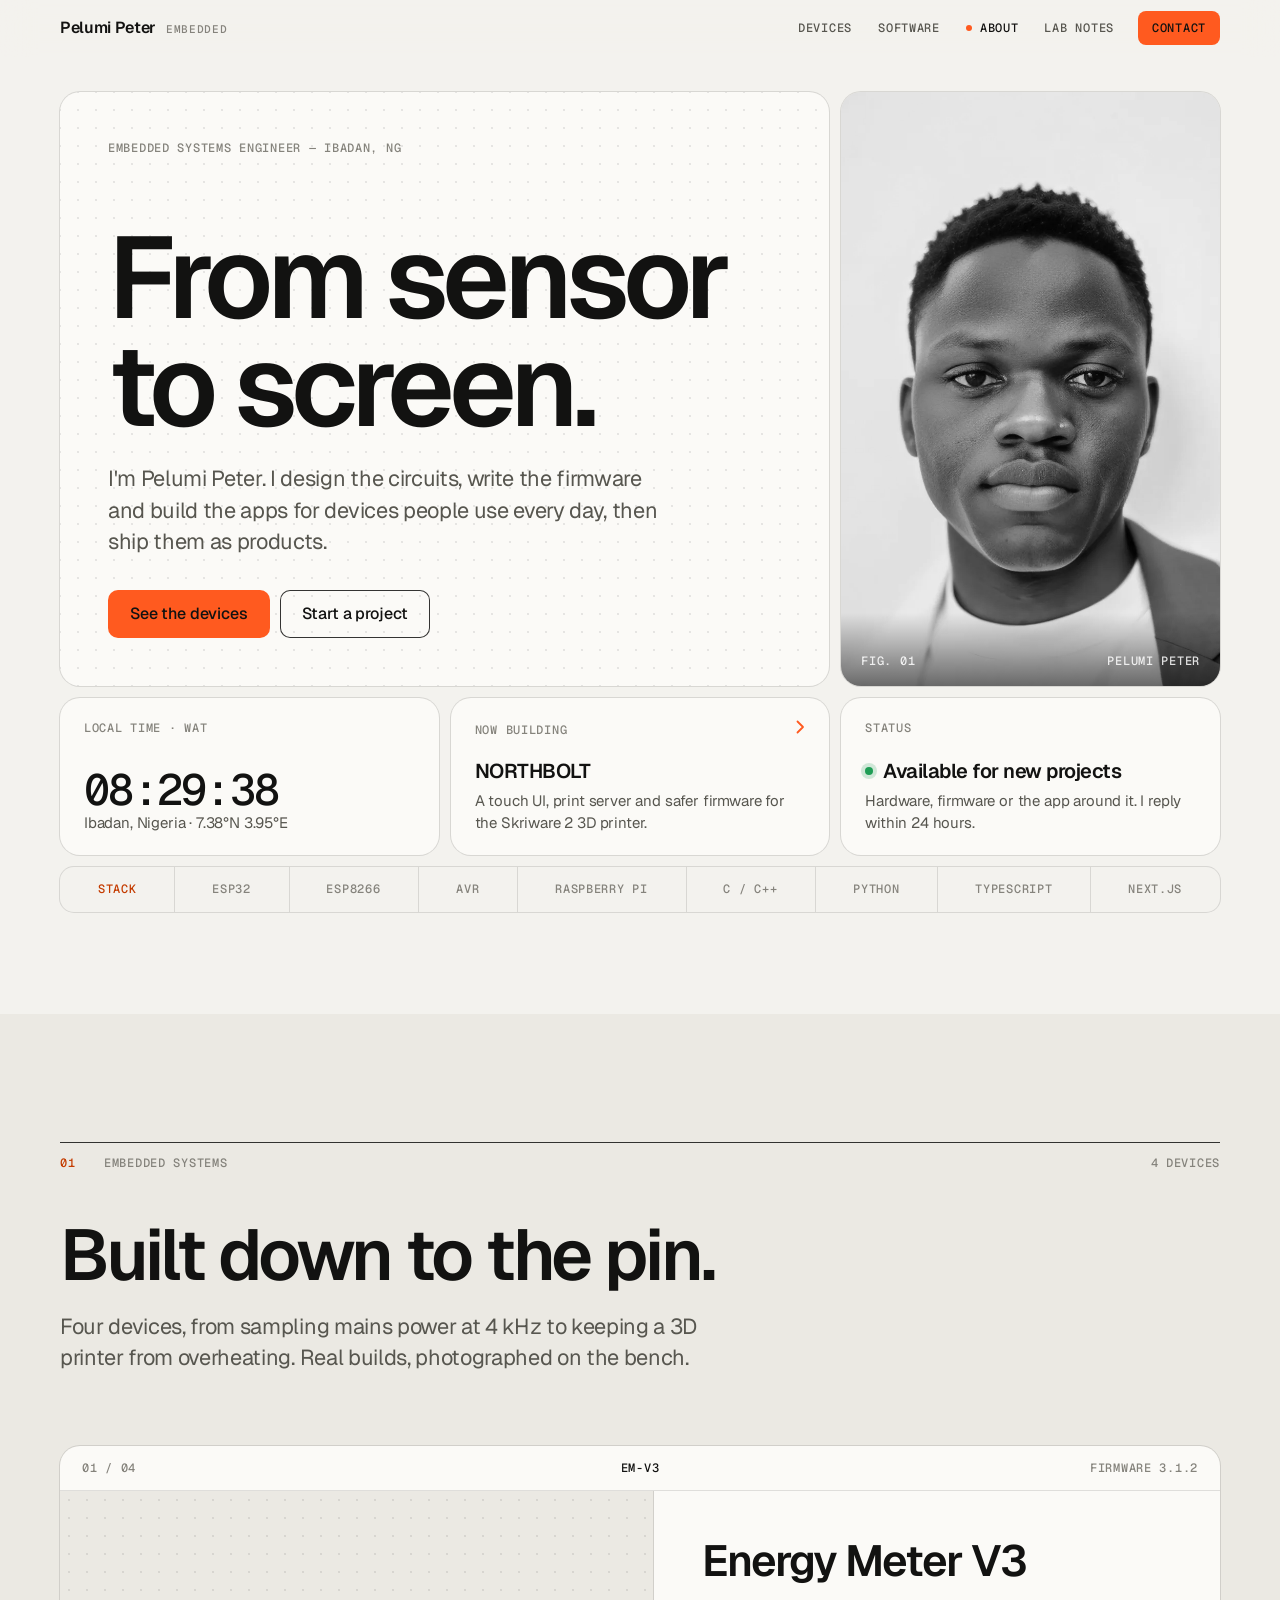
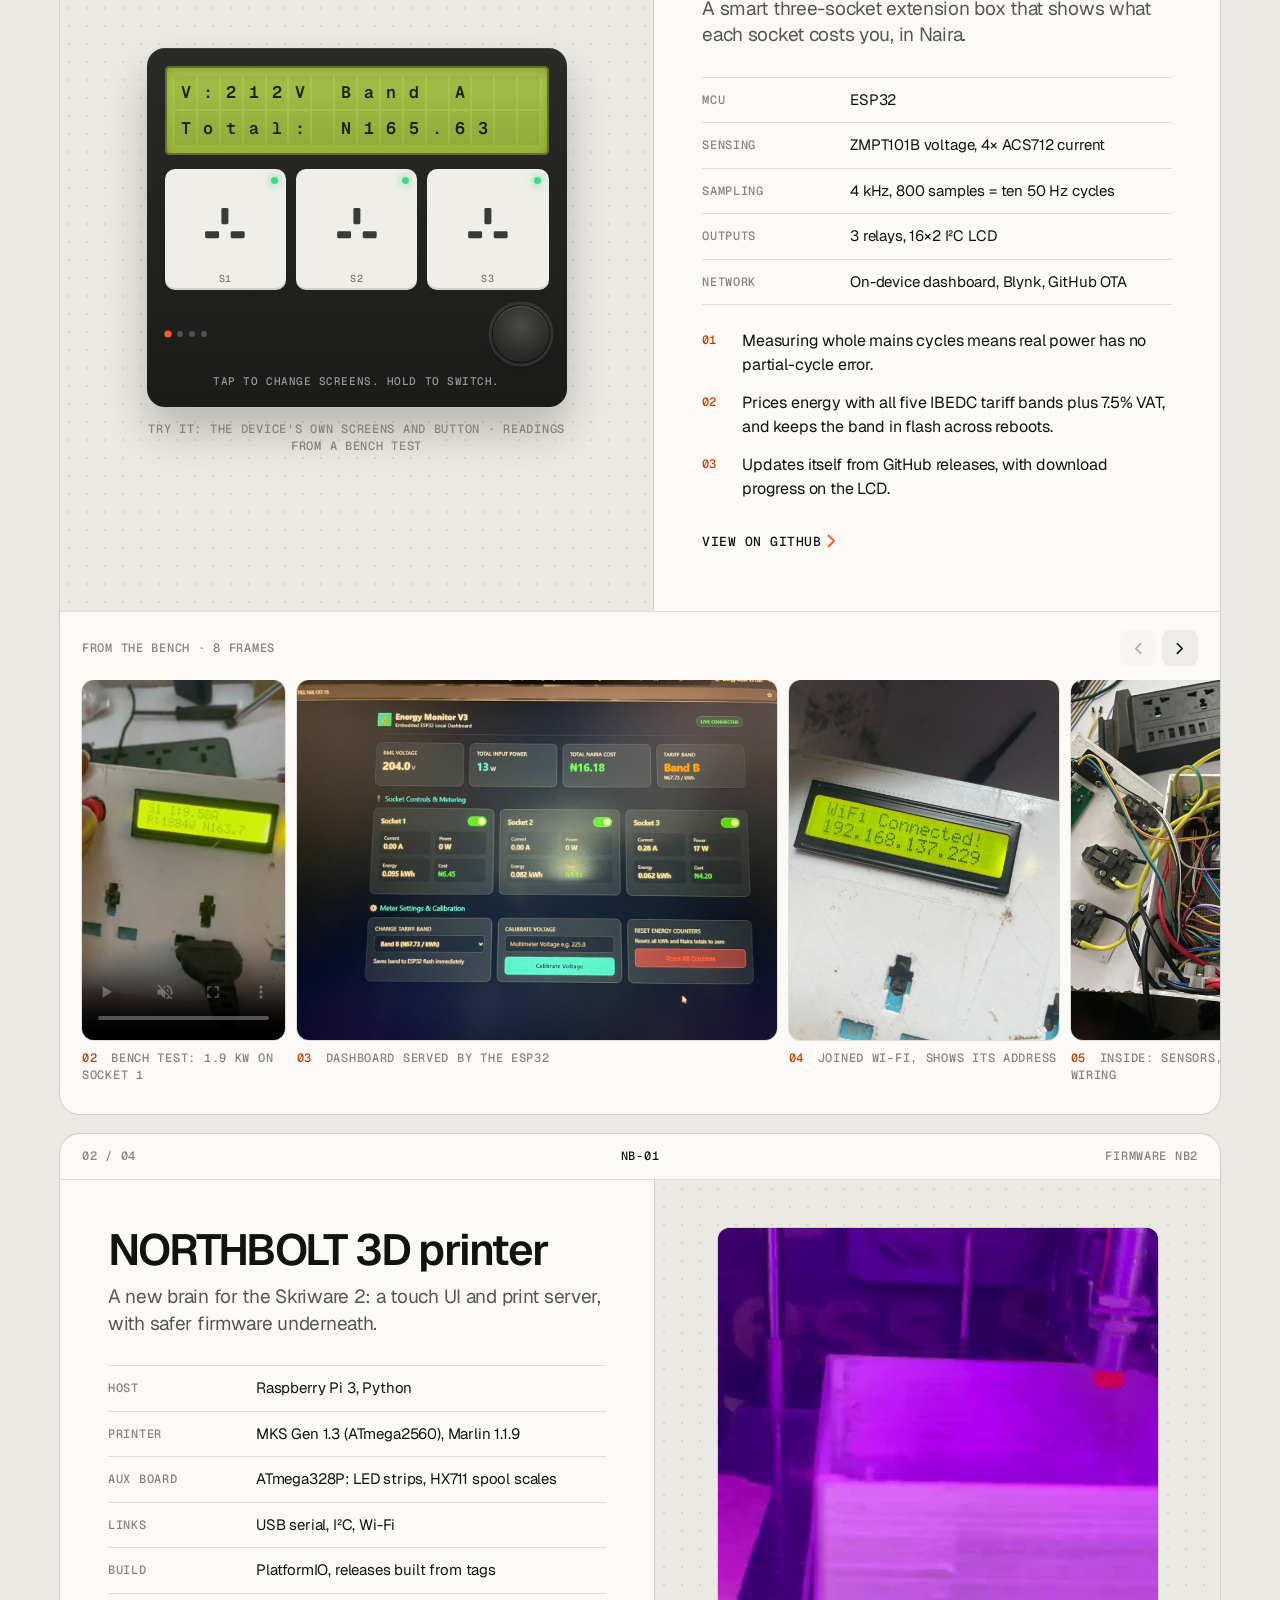
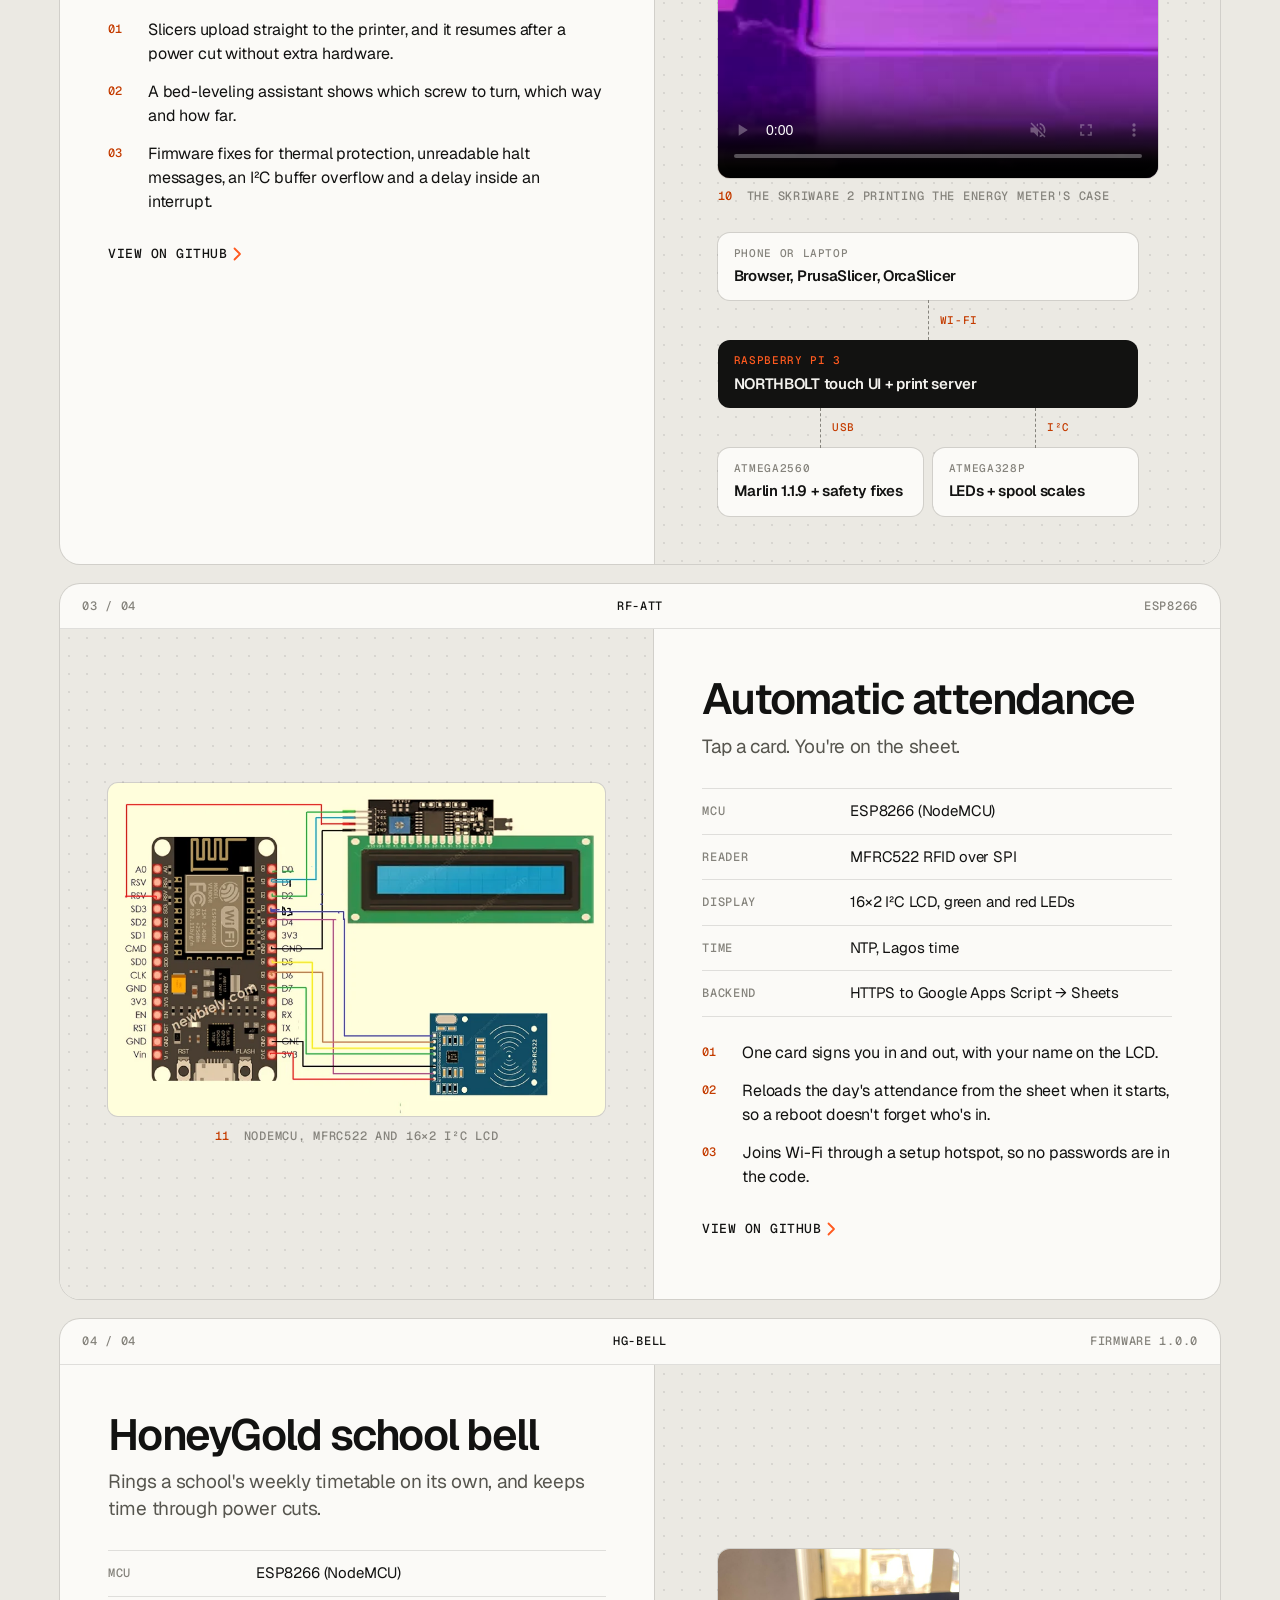
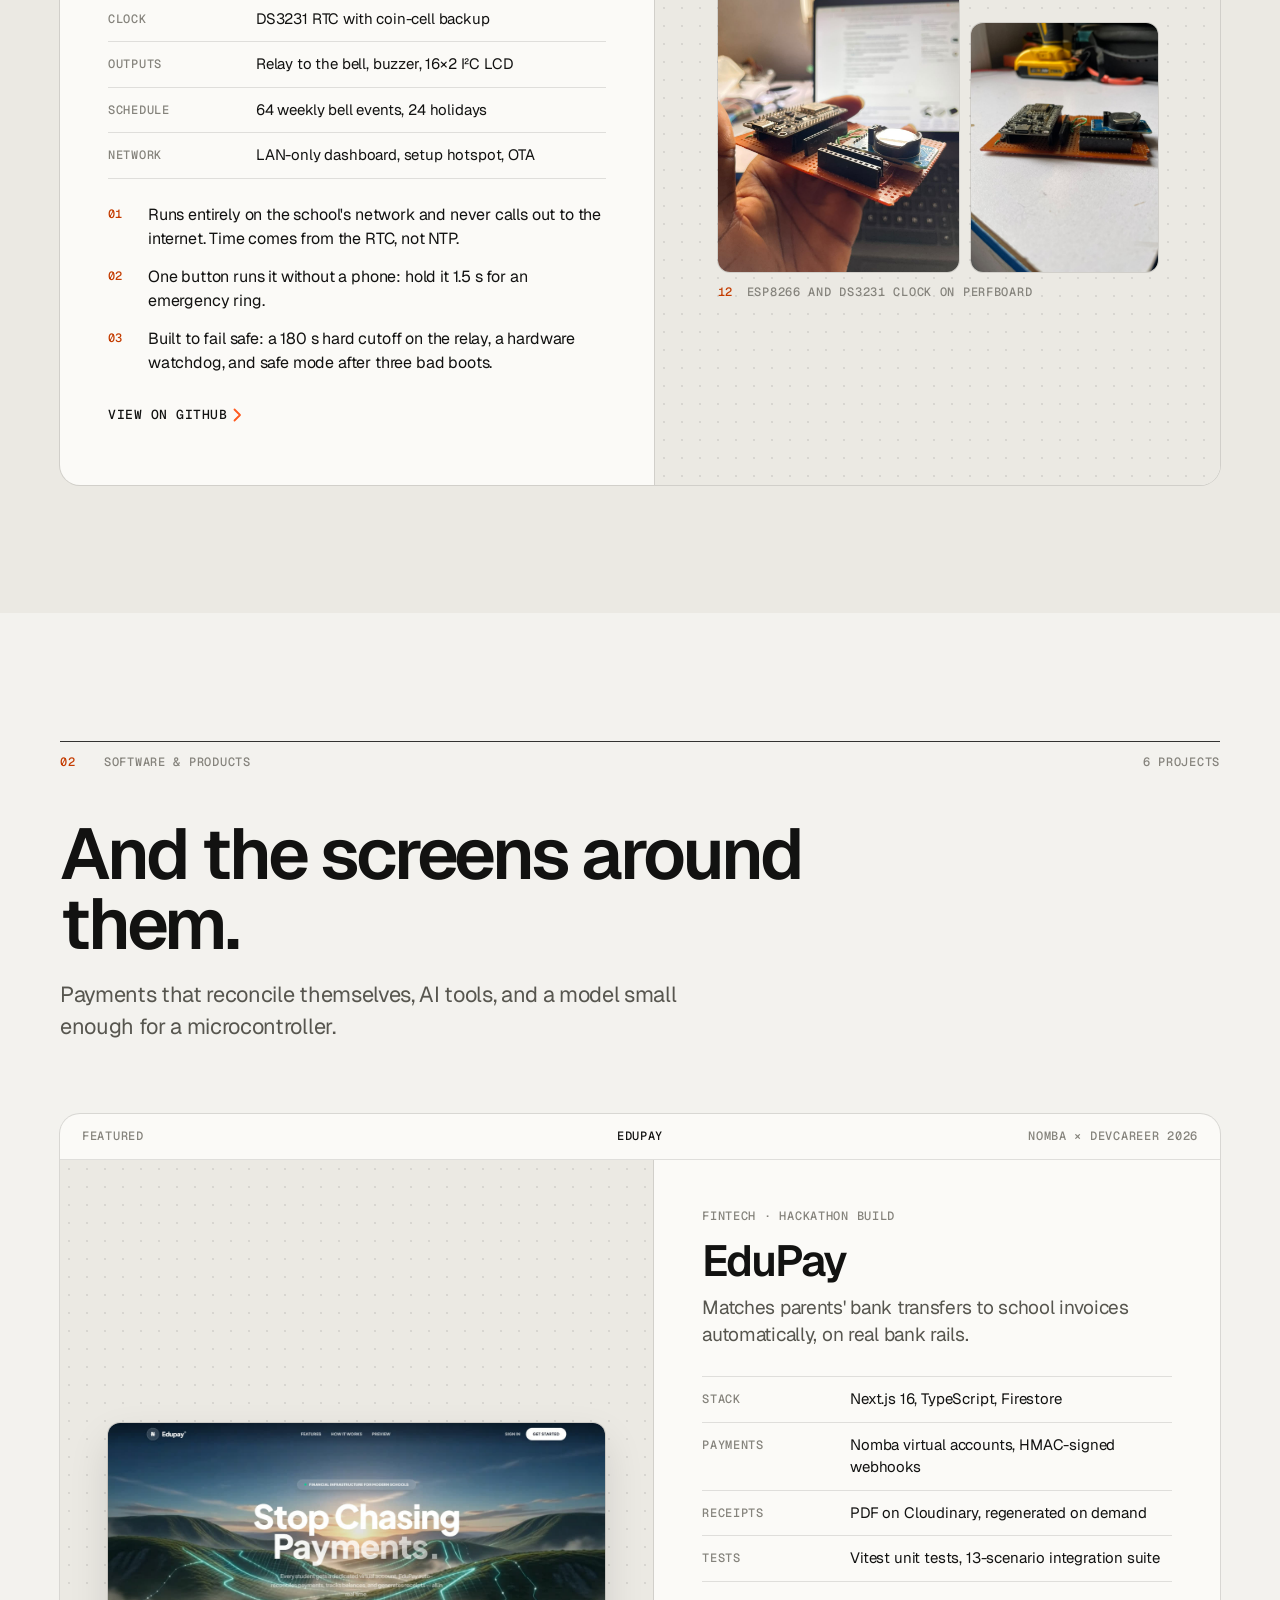
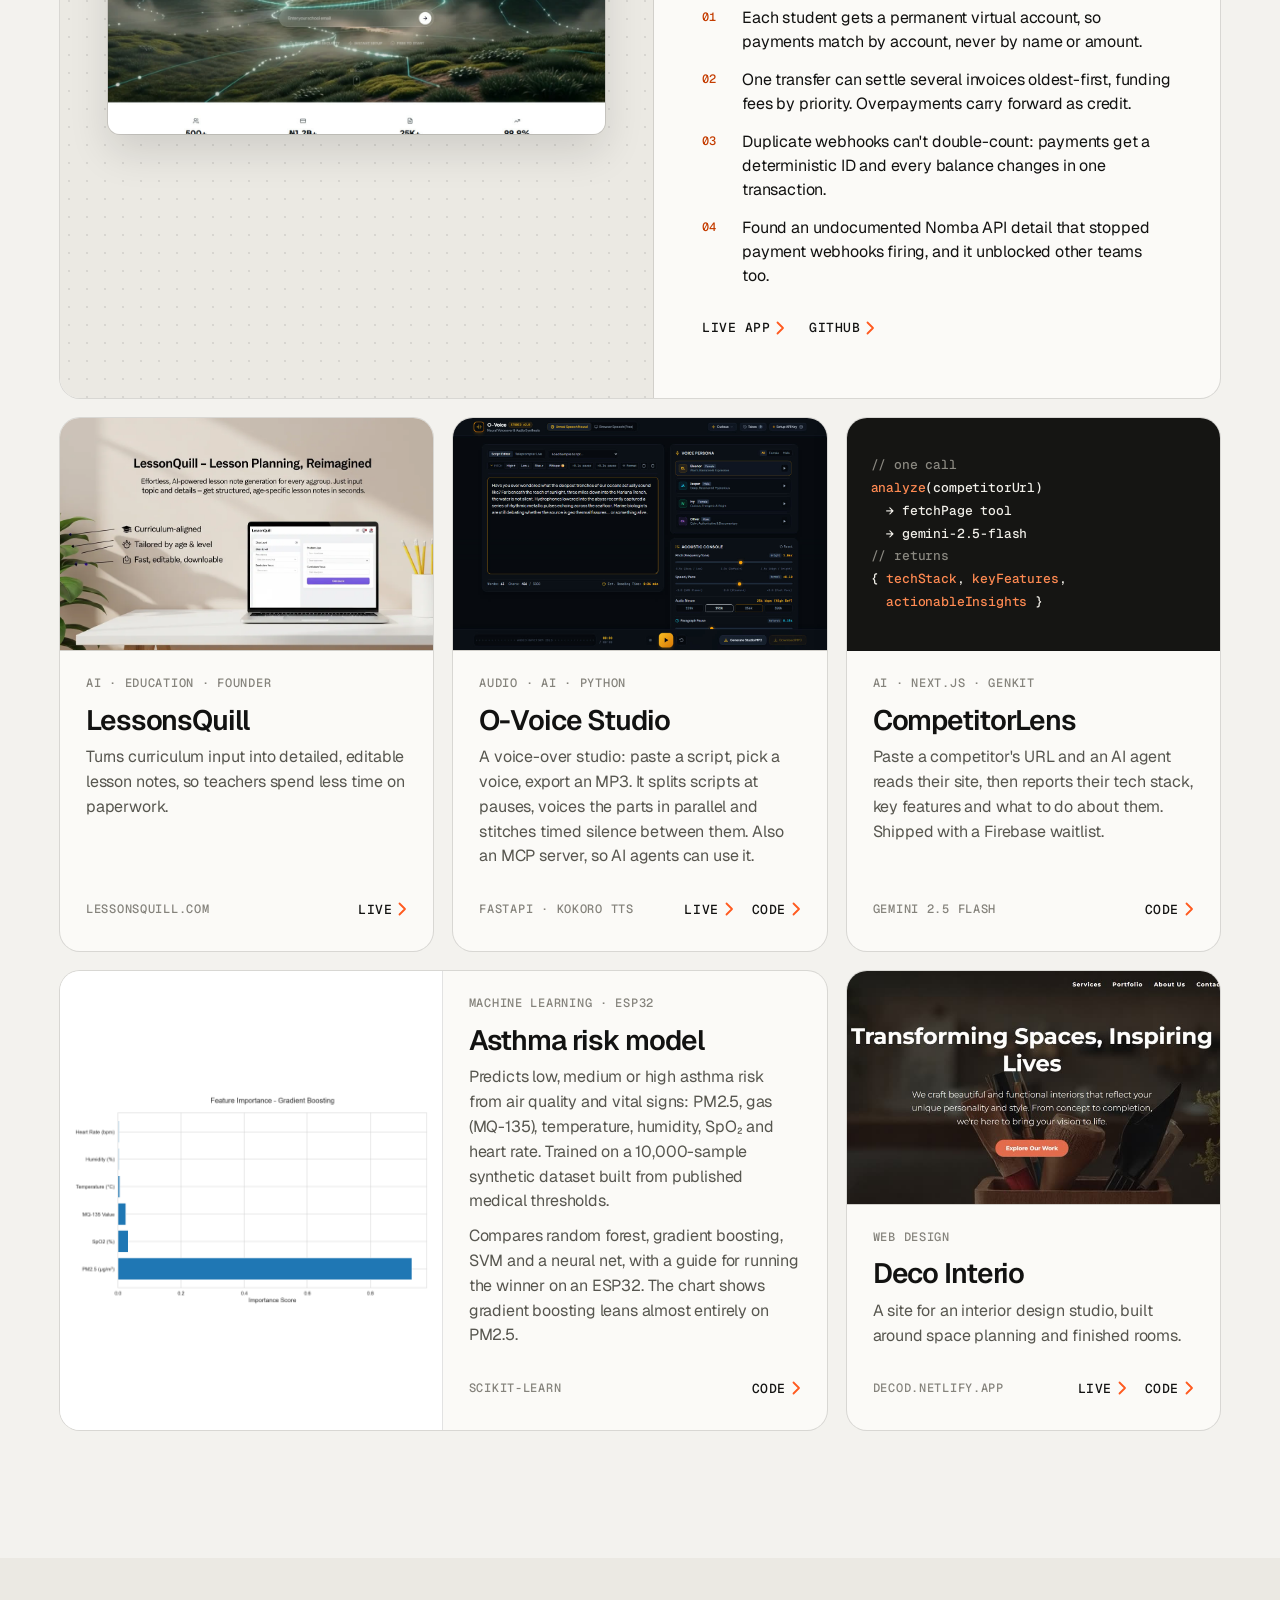
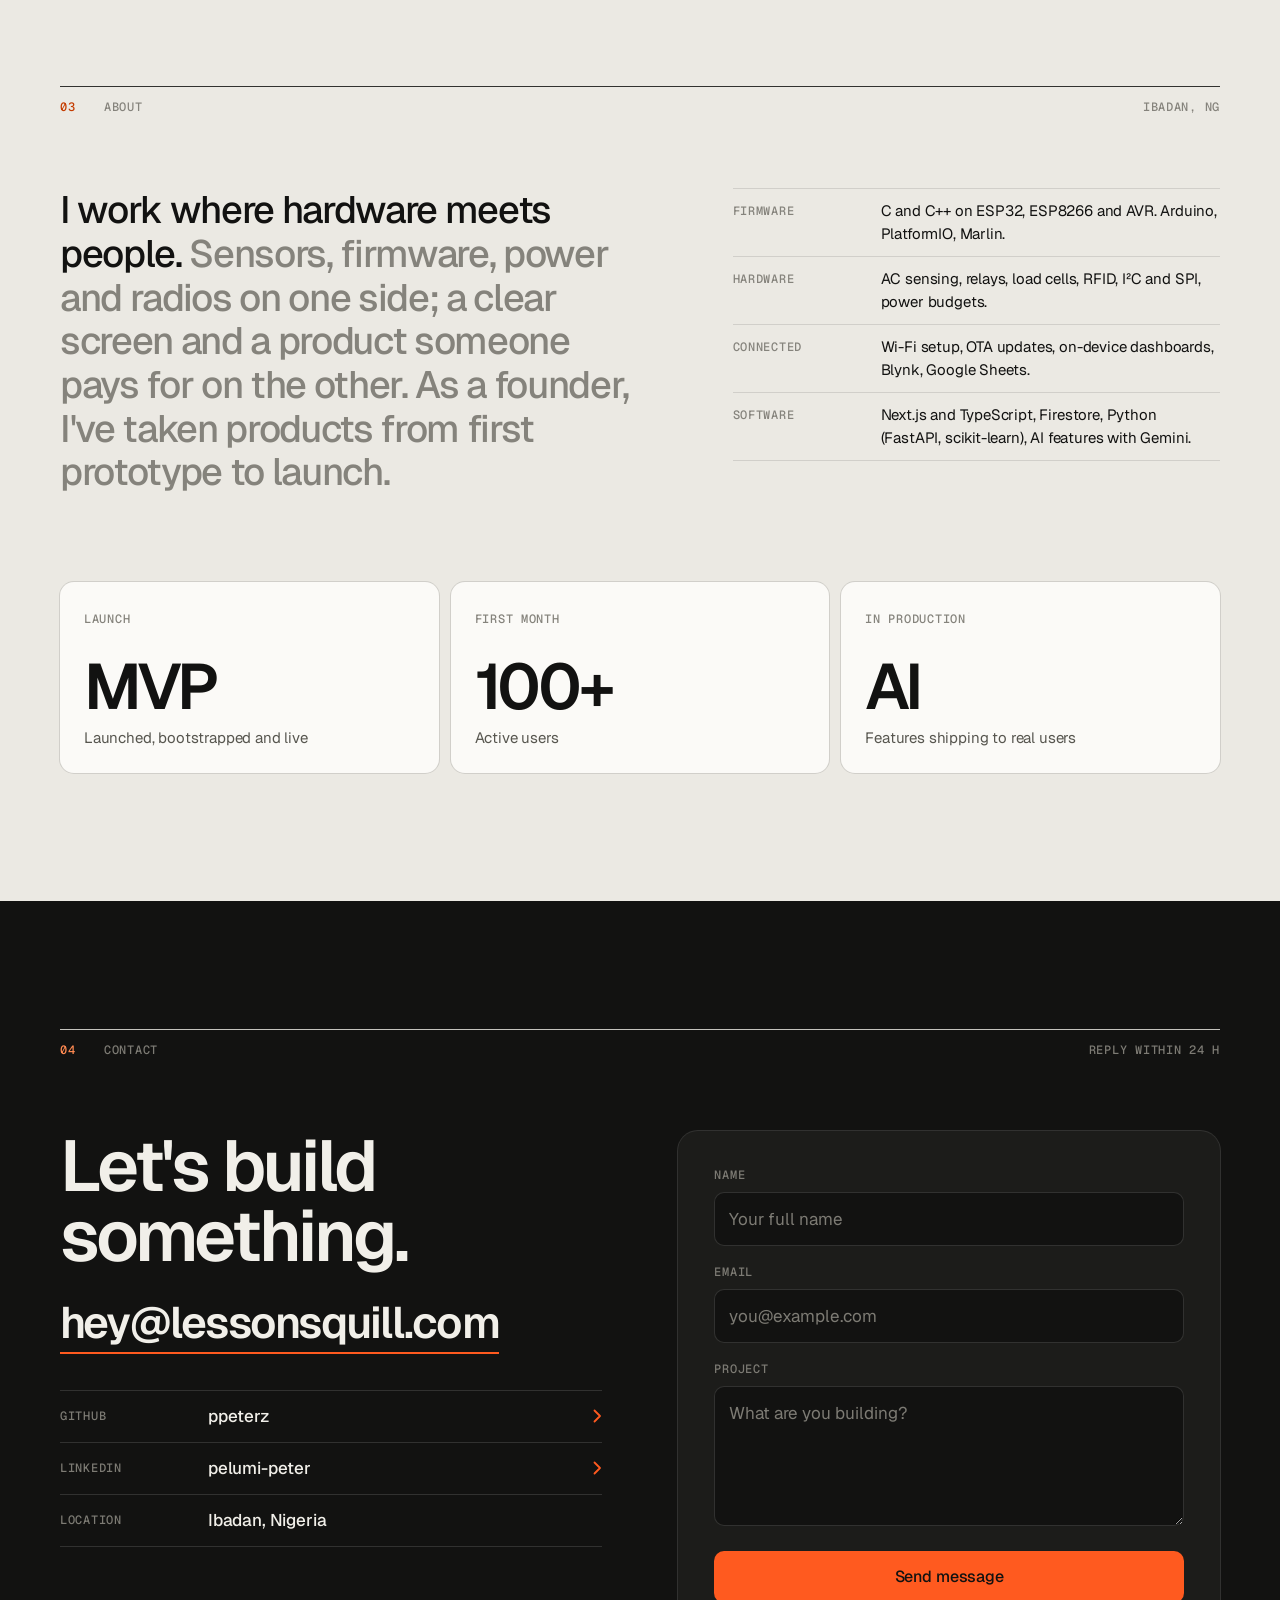
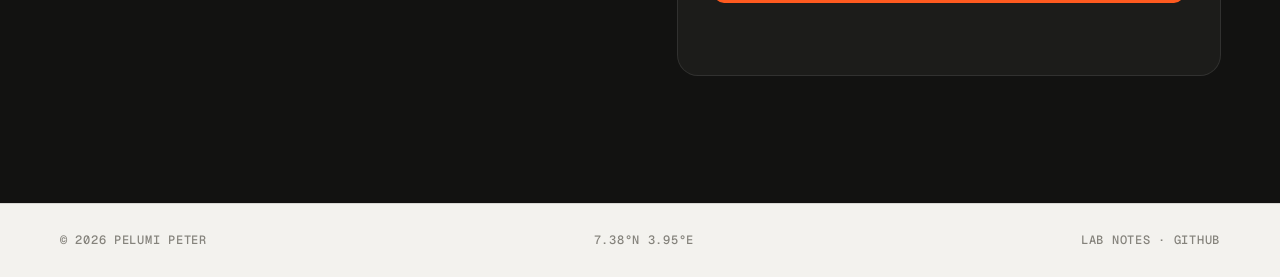
==== commit 4796bc4f: "Count visits with GoatCounter - Load GoatCounter from js/site.js using one setting (GOATCOUNTER_CODE" ====
--- a/index.html
+++ b/index.html
@@ -499,7 +499,7 @@
                   <li>Prices energy with all five IBEDC tariff bands plus 7.5% VAT, and keeps the band in flash across reboots.</li>
                   <li>Updates itself from GitHub releases, with download progress on the LCD.</li>
                 </ol>
-                <a class="btn-link" href="https://github.com/ppeterz/EnergyMeterV3" target="_blank" rel="noopener">View on GitHub
+                <a class="btn-link" href="https://github.com/ppeterz/EnergyMeterV3" target="_blank" rel="noopener" data-goatcounter-click="github-energymeterv3">View on GitHub
                   <svg viewBox="0 0 9 14" aria-hidden="true"><path d="M1.5 1.5 7 7l-5.5 5.5" fill="none" stroke="currentColor" stroke-width="1.8" stroke-linecap="round" stroke-linejoin="round"/></svg>
                 </a>
               </div>
@@ -592,7 +592,7 @@
                   <li>A bed-leveling assistant shows which screw to turn, which way and how far.</li>
                   <li>Firmware fixes for thermal protection, unreadable halt messages, an I²C buffer overflow and a delay inside an interrupt.</li>
                 </ol>
-                <a class="btn-link" href="https://github.com/ppeterz/northbolt_3d_printer" target="_blank" rel="noopener">View on GitHub
+                <a class="btn-link" href="https://github.com/ppeterz/northbolt_3d_printer" target="_blank" rel="noopener" data-goatcounter-click="github-northbolt_3d_printer">View on GitHub
                   <svg viewBox="0 0 9 14" aria-hidden="true"><path d="M1.5 1.5 7 7l-5.5 5.5" fill="none" stroke="currentColor" stroke-width="1.8" stroke-linecap="round" stroke-linejoin="round"/></svg>
                 </a>
               </div>
@@ -624,7 +624,7 @@
                   <li>Reloads the day's attendance from the sheet when it starts, so a reboot doesn't forget who's in.</li>
                   <li>Joins Wi-Fi through a setup hotspot, so no passwords are in the code.</li>
                 </ol>
-                <a class="btn-link" href="https://github.com/ppeterz/Automatic-attendance-system" target="_blank" rel="noopener">View on GitHub
+                <a class="btn-link" href="https://github.com/ppeterz/Automatic-attendance-system" target="_blank" rel="noopener" data-goatcounter-click="github-automatic-attendance-system">View on GitHub
                   <svg viewBox="0 0 9 14" aria-hidden="true"><path d="M1.5 1.5 7 7l-5.5 5.5" fill="none" stroke="currentColor" stroke-width="1.8" stroke-linecap="round" stroke-linejoin="round"/></svg>
                 </a>
               </div>
@@ -657,7 +657,7 @@
                   <li>One button runs it without a phone: hold it 1.5&nbsp;s for an emergency ring.</li>
                   <li>Built to fail safe: a 180&nbsp;s hard cutoff on the relay, a hardware watchdog, and safe mode after three bad boots.</li>
                 </ol>
-                <a class="btn-link" href="https://github.com/ppeterz/automatic_school_bell" target="_blank" rel="noopener">View on GitHub
+                <a class="btn-link" href="https://github.com/ppeterz/automatic_school_bell" target="_blank" rel="noopener" data-goatcounter-click="github-automatic_school_bell">View on GitHub
                   <svg viewBox="0 0 9 14" aria-hidden="true"><path d="M1.5 1.5 7 7l-5.5 5.5" fill="none" stroke="currentColor" stroke-width="1.8" stroke-linecap="round" stroke-linejoin="round"/></svg>
                 </a>
               </div>
@@ -682,7 +682,7 @@
             <header class="device-bar label"><span>Featured</span><span>EDUPAY</span><span>Nomba × DevCareer 2026</span></header>
             <div class="device-grid">
               <div class="device-media">
-                <a class="shot" href="https://edupay-five.vercel.app" target="_blank" rel="noopener" tabindex="-1" aria-hidden="true">
+                <a class="shot" href="https://edupay-five.vercel.app" target="_blank" rel="noopener" tabindex="-1" aria-hidden="true" data-goatcounter-click="live-edupay">
                   <img src="image/sw/edupay.jpg" alt="" width="1200" height="750" loading="lazy" />
                 </a>
               </div>
@@ -703,9 +703,9 @@
                   <li>Found an undocumented Nomba API detail that stopped payment webhooks firing, and it unblocked other teams too.</li>
                 </ol>
                 <div class="links">
-                  <a class="btn-link" href="https://edupay-five.vercel.app" target="_blank" rel="noopener">Live app
+                  <a class="btn-link" href="https://edupay-five.vercel.app" target="_blank" rel="noopener" data-goatcounter-click="live-edupay">Live app
                     <svg viewBox="0 0 9 14" aria-hidden="true"><path d="M1.5 1.5 7 7l-5.5 5.5" fill="none" stroke="currentColor" stroke-width="1.8" stroke-linecap="round" stroke-linejoin="round"/></svg></a>
-                  <a class="btn-link" href="https://github.com/ppeterz/Edupay" target="_blank" rel="noopener">GitHub
+                  <a class="btn-link" href="https://github.com/ppeterz/Edupay" target="_blank" rel="noopener" data-goatcounter-click="github-edupay">GitHub
                     <svg viewBox="0 0 9 14" aria-hidden="true"><path d="M1.5 1.5 7 7l-5.5 5.5" fill="none" stroke="currentColor" stroke-width="1.8" stroke-linecap="round" stroke-linejoin="round"/></svg></a>
                 </div>
               </div>
@@ -720,7 +720,7 @@
                 <h3 class="h4">LessonsQuill</h3>
                 <p>Turns curriculum input into detailed, editable lesson notes, so teachers spend less time on paperwork.</p>
                 <div class="card-foot"><span class="label">lessonsquill.com</span>
-                  <span class="card-links"><a class="btn-link stretch" href="https://lessonsquill.com/" target="_blank" rel="noopener">Live
+                  <span class="card-links"><a class="btn-link stretch" href="https://lessonsquill.com/" target="_blank" rel="noopener" data-goatcounter-click="live-lessonsquill">Live
                     <svg viewBox="0 0 9 14" aria-hidden="true"><path d="M1.5 1.5 7 7l-5.5 5.5" fill="none" stroke="currentColor" stroke-width="1.8" stroke-linecap="round" stroke-linejoin="round"/></svg></a></span>
                 </div>
               </div>
@@ -734,9 +734,9 @@
                 <p>A voice-over studio: paste a script, pick a voice, export an MP3. It splits scripts at pauses, voices the parts in parallel and stitches timed silence between them. Also an MCP server, so AI agents can use it.</p>
                 <div class="card-foot"><span class="label">FastAPI · Kokoro TTS</span>
                   <span class="card-links">
-                    <a class="btn-link stretch" href="https://oviceapp.vercel.app" target="_blank" rel="noopener">Live
+                    <a class="btn-link stretch" href="https://oviceapp.vercel.app" target="_blank" rel="noopener" data-goatcounter-click="live-ovoice">Live
                       <svg viewBox="0 0 9 14" aria-hidden="true"><path d="M1.5 1.5 7 7l-5.5 5.5" fill="none" stroke="currentColor" stroke-width="1.8" stroke-linecap="round" stroke-linejoin="round"/></svg></a>
-                    <a class="btn-link" href="https://github.com/ppeterz/oviceapp" target="_blank" rel="noopener">Code
+                    <a class="btn-link" href="https://github.com/ppeterz/oviceapp" target="_blank" rel="noopener" data-goatcounter-click="github-oviceapp">Code
                       <svg viewBox="0 0 9 14" aria-hidden="true"><path d="M1.5 1.5 7 7l-5.5 5.5" fill="none" stroke="currentColor" stroke-width="1.8" stroke-linecap="round" stroke-linejoin="round"/></svg></a>
                   </span>
                 </div>
@@ -756,7 +756,7 @@
                 <h3 class="h4">CompetitorLens</h3>
                 <p>Paste a competitor's URL and an AI agent reads their site, then reports their tech stack, key features and what to do about them. Shipped with a Firebase waitlist.</p>
                 <div class="card-foot"><span class="label">Gemini 2.5 Flash</span>
-                  <span class="card-links"><a class="btn-link stretch" href="https://github.com/ppeterz/startup1" target="_blank" rel="noopener">Code
+                  <span class="card-links"><a class="btn-link stretch" href="https://github.com/ppeterz/startup1" target="_blank" rel="noopener" data-goatcounter-click="github-startup1">Code
                     <svg viewBox="0 0 9 14" aria-hidden="true"><path d="M1.5 1.5 7 7l-5.5 5.5" fill="none" stroke="currentColor" stroke-width="1.8" stroke-linecap="round" stroke-linejoin="round"/></svg></a></span>
                 </div>
               </div>
@@ -770,7 +770,7 @@
                 <p>Predicts low, medium or high asthma risk from air quality and vital signs: PM2.5, gas (MQ-135), temperature, humidity, SpO₂ and heart rate. Trained on a 10,000-sample synthetic dataset built from published medical thresholds.</p>
                 <p>Compares random forest, gradient boosting, SVM and a neural net, with a guide for running the winner on an ESP32. The chart shows gradient boosting leans almost entirely on PM2.5.</p>
                 <div class="card-foot"><span class="label">scikit-learn</span>
-                  <span class="card-links"><a class="btn-link stretch" href="https://github.com/ppeterz/asthma" target="_blank" rel="noopener">Code
+                  <span class="card-links"><a class="btn-link stretch" href="https://github.com/ppeterz/asthma" target="_blank" rel="noopener" data-goatcounter-click="github-asthma">Code
                     <svg viewBox="0 0 9 14" aria-hidden="true"><path d="M1.5 1.5 7 7l-5.5 5.5" fill="none" stroke="currentColor" stroke-width="1.8" stroke-linecap="round" stroke-linejoin="round"/></svg></a></span>
                 </div>
               </div>
@@ -784,9 +784,9 @@
                 <p>A site for an interior design studio, built around space planning and finished rooms.</p>
                 <div class="card-foot"><span class="label">decod.netlify.app</span>
                   <span class="card-links">
-                    <a class="btn-link stretch" href="https://decod.netlify.app" target="_blank" rel="noopener">Live
+                    <a class="btn-link stretch" href="https://decod.netlify.app" target="_blank" rel="noopener" data-goatcounter-click="live-deco">Live
                       <svg viewBox="0 0 9 14" aria-hidden="true"><path d="M1.5 1.5 7 7l-5.5 5.5" fill="none" stroke="currentColor" stroke-width="1.8" stroke-linecap="round" stroke-linejoin="round"/></svg></a>
-                    <a class="btn-link" href="https://github.com/ppeterz/deco" target="_blank" rel="noopener">Code
+                    <a class="btn-link" href="https://github.com/ppeterz/deco" target="_blank" rel="noopener" data-goatcounter-click="github-deco">Code
                       <svg viewBox="0 0 9 14" aria-hidden="true"><path d="M1.5 1.5 7 7l-5.5 5.5" fill="none" stroke="currentColor" stroke-width="1.8" stroke-linecap="round" stroke-linejoin="round"/></svg></a>
                   </span>
                 </div>
@@ -829,11 +829,11 @@
         <div class="contact-grid">
           <div class="reveal">
             <h2 class="h2">Let's build something.</h2>
-            <a class="big-mail" href="mailto:hey@lessonsquill.com">hey@lessonsquill.com</a>
+            <a class="big-mail" href="mailto:hey@lessonsquill.com" data-goatcounter-click="email">hey@lessonsquill.com</a>
             <div class="contact-list">
-              <a href="https://github.com/ppeterz/" target="_blank" rel="noopener"><span class="label">GitHub</span><span>ppeterz</span>
+              <a href="https://github.com/ppeterz/" target="_blank" rel="noopener" data-goatcounter-click="github-profile"><span class="label">GitHub</span><span>ppeterz</span>
                 <svg viewBox="0 0 9 14" aria-hidden="true"><path d="M1.5 1.5 7 7l-5.5 5.5" fill="none" stroke="currentColor" stroke-width="1.8" stroke-linecap="round" stroke-linejoin="round"/></svg></a>
-              <a href="https://www.linkedin.com/in/pelumi-peter" target="_blank" rel="noopener"><span class="label">LinkedIn</span><span>pelumi-peter</span>
+              <a href="https://www.linkedin.com/in/pelumi-peter" target="_blank" rel="noopener" data-goatcounter-click="linkedin"><span class="label">LinkedIn</span><span>pelumi-peter</span>
                 <svg viewBox="0 0 9 14" aria-hidden="true"><path d="M1.5 1.5 7 7l-5.5 5.5" fill="none" stroke="currentColor" stroke-width="1.8" stroke-linecap="round" stroke-linejoin="round"/></svg></a>
               <div><span class="label">Location</span><span>Ibadan, Nigeria</span><span></span></div>
             </div>
@@ -870,7 +870,7 @@
     <div class="container footer-inner">
       <span class="label">© 2026 Pelumi Peter</span>
       <span class="label">7.38°N 3.95°E</span>
-      <span class="label"><a href="blog.html">Lab notes</a> · <a href="https://github.com/ppeterz/" target="_blank" rel="noopener">GitHub</a></span>
+      <span class="label"><a href="blog.html">Lab notes</a> · <a href="https://github.com/ppeterz/" target="_blank" rel="noopener" data-goatcounter-click="github-profile">GitHub</a></span>
     </div>
   </footer>
 
@@ -997,6 +997,7 @@
         t0 = performance.now();
         btn.classList.add('pressed');   // feedback on press, not on release
         raf = requestAnimationFrame(tick);
+        if (!begin.counted) { begin.counted = true; window.trackEvent?.('meter-tried'); }
       };
       function end(cancel) {
         if (t0 === null) return;
@@ -1029,6 +1030,11 @@
 
       render();
     })();
+
+    /* ---------- Count the first play of the build film ---------- */
+    document.querySelectorAll('video[controls]').forEach((v) => {
+      v.addEventListener('play', () => window.trackEvent?.('video-build-played'), { once: true });
+    });
 
     /* ---------- Bench footage: loops play only while on screen, and never under reduced motion ---------- */
     (() => {
@@ -1104,6 +1110,7 @@
           form.reset();
           status.classList.add('ok');
           status.textContent = 'Sent. Talk soon.';
+          window.trackEvent?.('contact-form-sent');
         } catch {
           status.classList.add('err');
           status.textContent = 'Not sent. Email hey@lessonsquill.com instead.';
